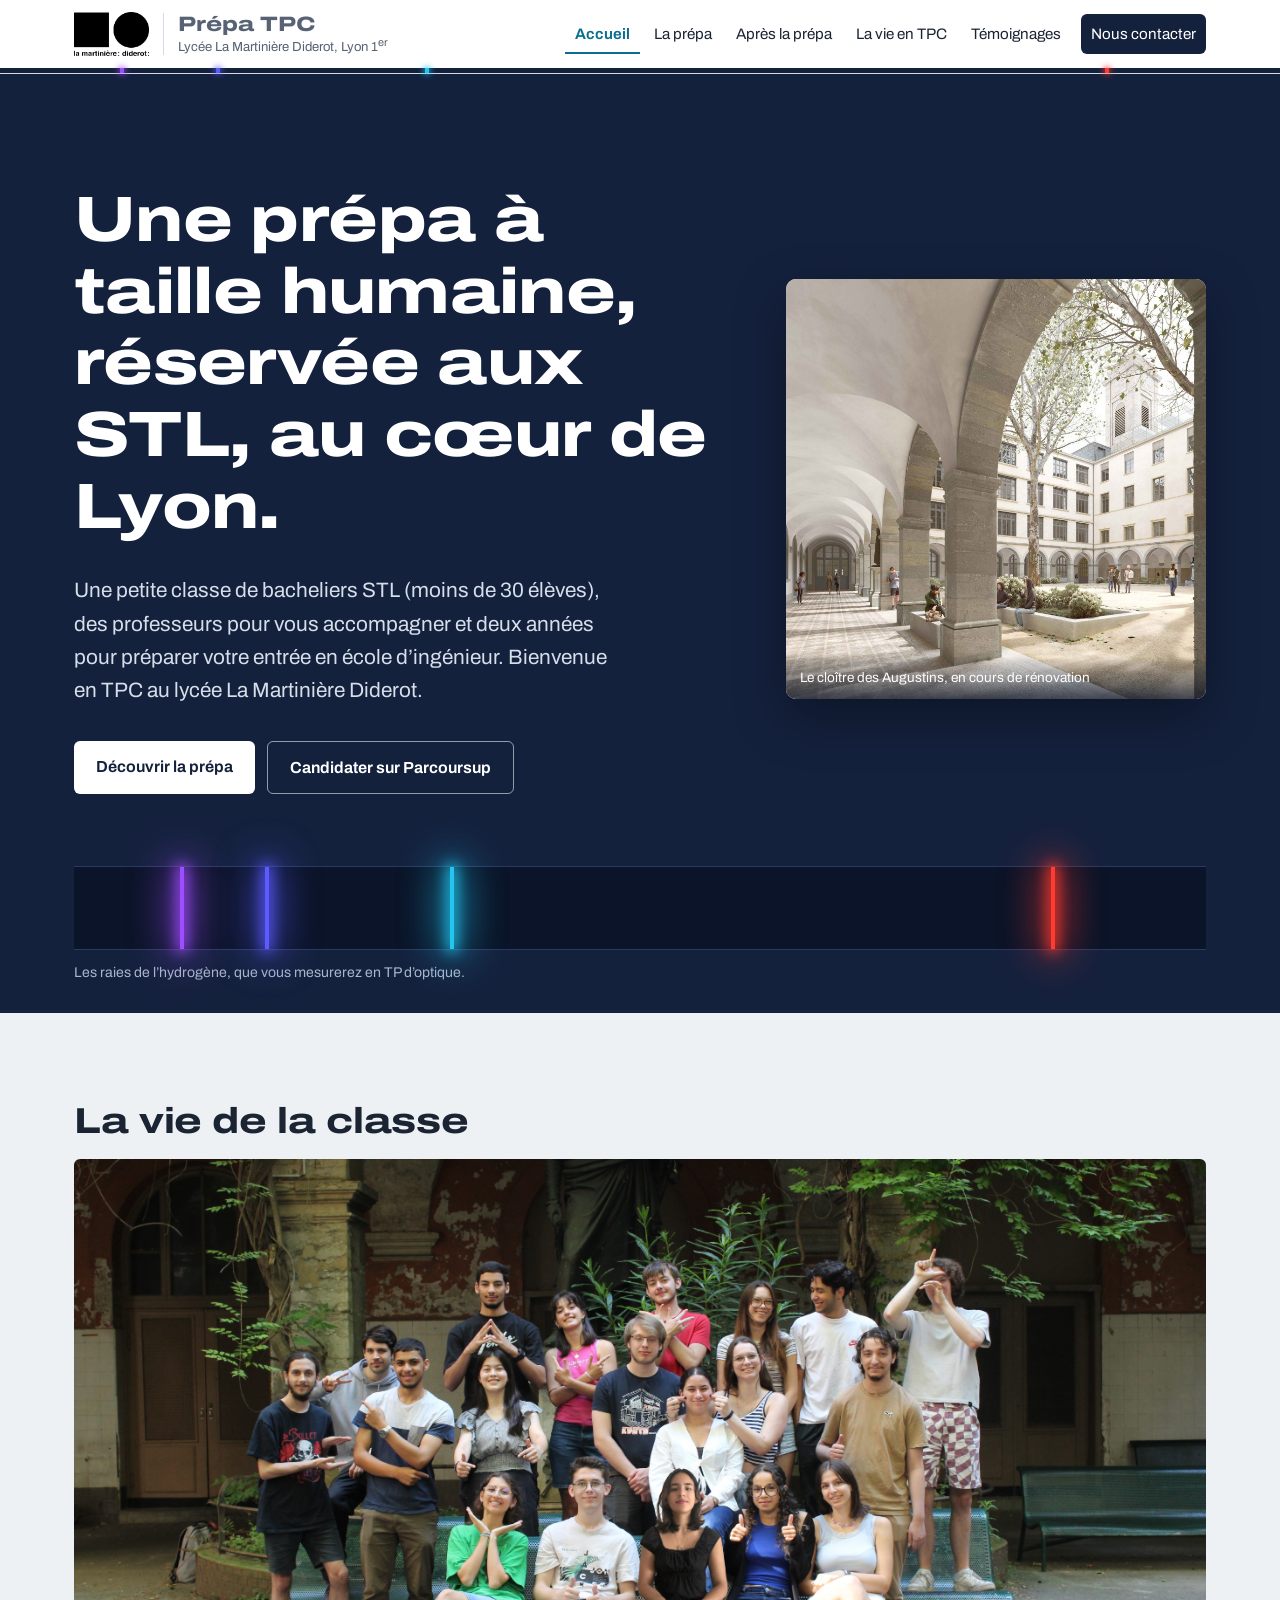
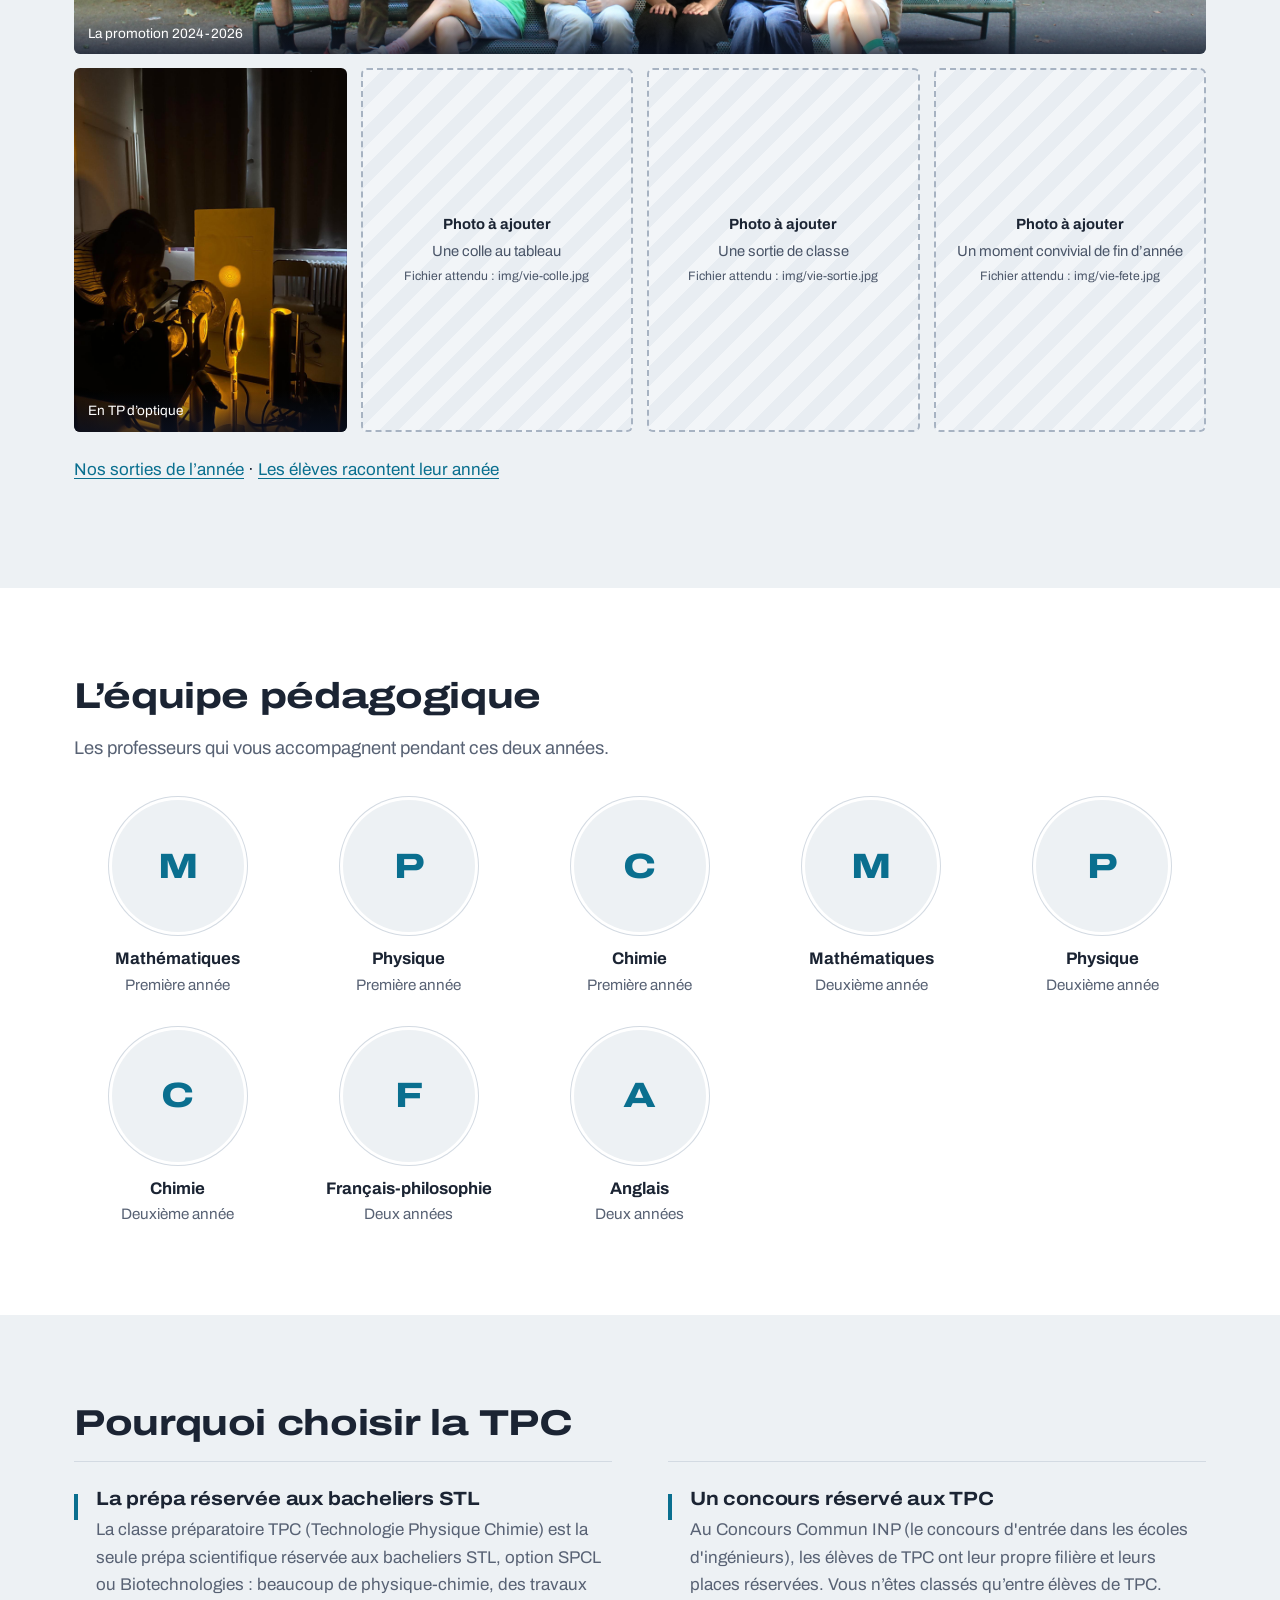
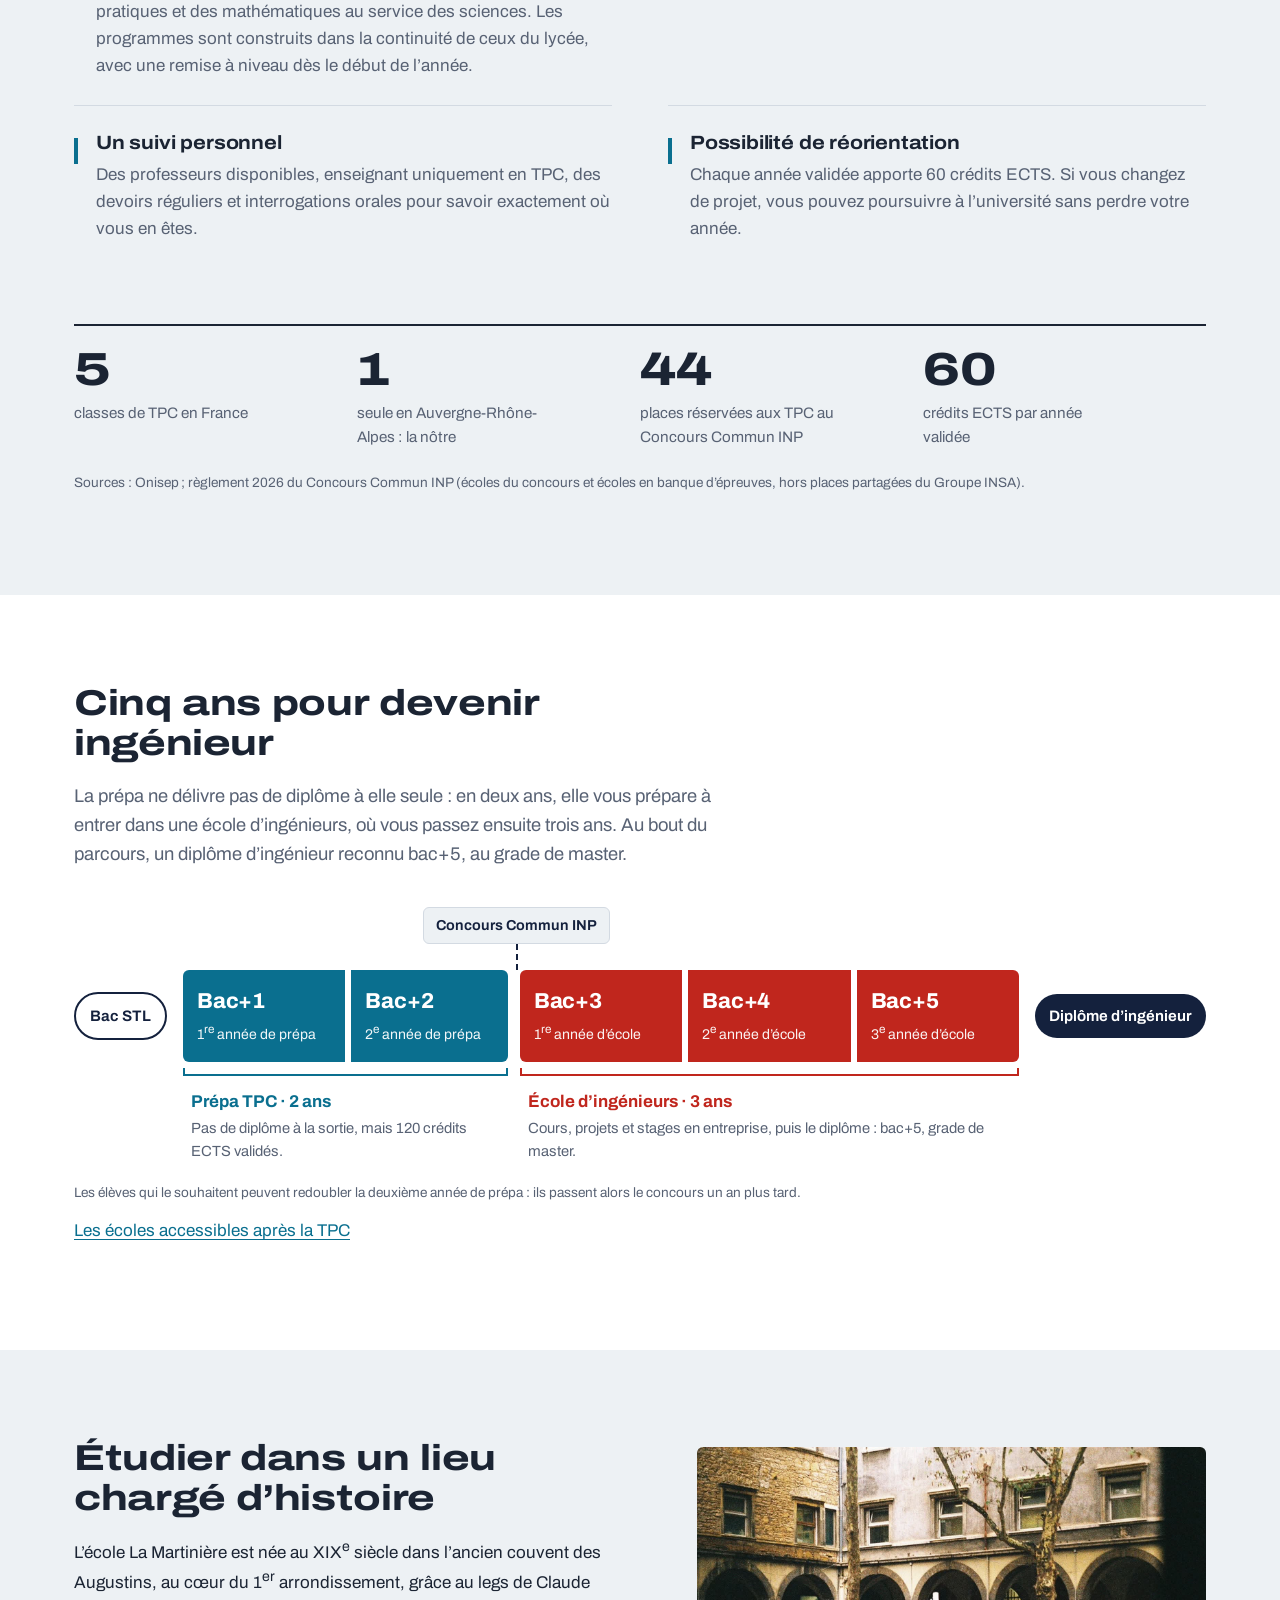
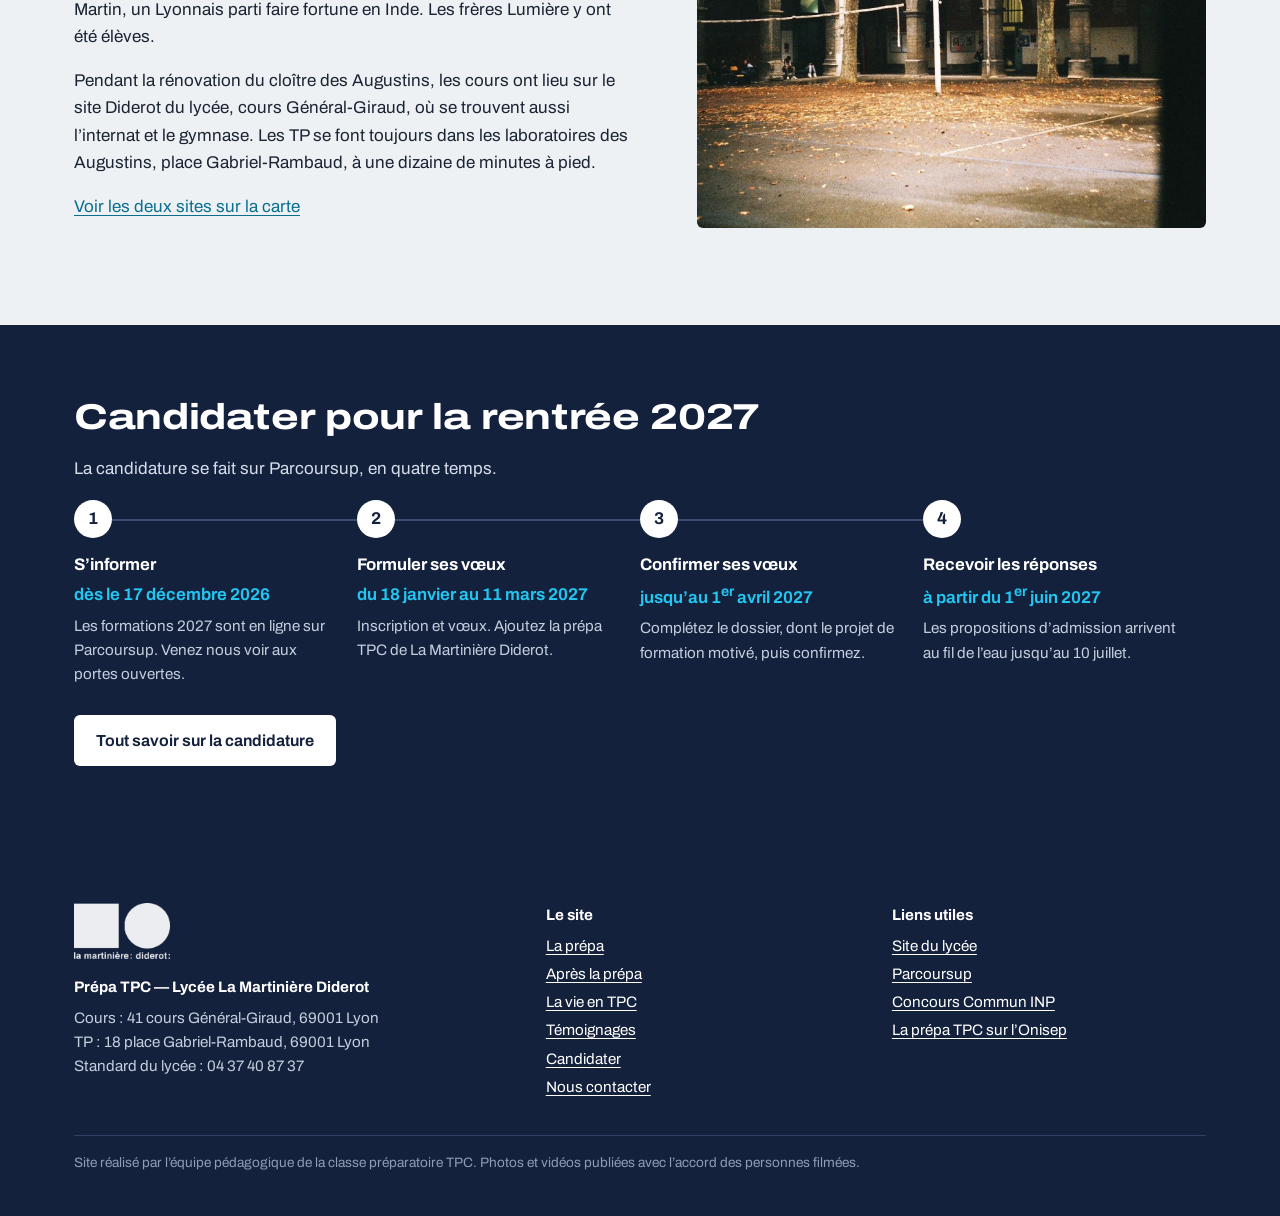
==== index.html @ 35f9ab2f "Update text for clarity and accuracy in index.html" ====
<!DOCTYPE html>
<html lang="fr">
<head>
<meta charset="UTF-8">
<meta name="viewport" content="width=device-width, initial-scale=1">
<title>Prépa TPC à Lyon — La Martinière Diderot</title>
<meta name="description" content="La classe préparatoire TPC (technologie, physique et chimie) du lycée La Martinière Diderot : une prépa scientifique à taille humaine pour les bacheliers STL, au cœur de Lyon.">
<link rel="icon" href="data:image/svg+xml,%3Csvg xmlns='http://www.w3.org/2000/svg' viewBox='0 0 32 32'%3E%3Crect width='32' height='32' rx='6' fill='%2314213D'/%3E%3Crect x='5' y='6' width='2.5' height='20' fill='%23A04DFF'/%3E%3Crect x='9' y='6' width='2.5' height='20' fill='%235B5BFF'/%3E%3Crect x='14' y='6' width='2.5' height='20' fill='%2322C6F0'/%3E%3Crect x='25' y='6' width='2.5' height='20' fill='%23FF3B30'/%3E%3C/svg%3E">
<link rel="preconnect" href="https://fonts.googleapis.com">
<link rel="preconnect" href="https://fonts.gstatic.com" crossorigin>
<link href="https://fonts.googleapis.com/css2?family=Archivo:wdth,wght@62..125,100..900&display=swap" rel="stylesheet">
<link rel="stylesheet" href="style.css">
</head>
<body class="p-accueil">
<a class="skip" href="#contenu">Aller au contenu</a>
<header class="site-header">
  <div class="wrap">
    <a class="marque" href="index.html"><img class="logo" src="img/logo-martiniere.png" alt="La Martinière Diderot" width="86" height="50"><span class="marque-texte"><b>Prépa TPC</b><span>Lycée La Martinière Diderot, Lyon 1<sup>er</sup></span></span></a>
    <button class="menu-btn" type="button" aria-expanded="false" aria-controls="nav">Menu</button>
    <nav class="nav" id="nav" aria-label="Pages du site">
    <a href="index.html" aria-current="page">Accueil</a>
    <a href="la-prepa.html">La prépa</a>
    <a href="apres-la-prepa.html">Après la prépa</a>
    <a href="la-vie-en-tpc.html">La vie en TPC</a>
    <a href="temoignages.html">Témoignages</a>
    <a href="contact.html" class="cta">Nous contacter</a>
    </nav>
  </div>
  <div class="lisere" aria-hidden="true"><i class="r-delta on"></i><i class="r-gamma on"></i><i class="r-beta on"></i><i class="r-alpha on"></i></div>
</header>
<main id="contenu">

<section class="hero">
  <div class="wrap hero-grille">
    <div>
      <h1>Une prépa à taille humaine, réservée aux STL, au cœur de Lyon.</h1>
      <p class="chapo">Une petite classe de bacheliers STL (moins de 30 élèves), des professeurs pour vous accompagner et deux années pour préparer votre entrée en école d’ingénieur. Bienvenue en TPC au lycée La Martinière Diderot.</p>
      <div class="boutons">
        <a class="btn btn-plein" href="la-prepa.html">Découvrir la prépa</a>
        <a class="btn btn-creux" href="candidater.html">Candidater sur Parcoursup</a>
      </div>
    </div>
    <figure class="photo groupe" data-src="img/accueil-augustins.jpg" data-alt="Le cloître du site des Augustins"><figcaption>Le cloître des Augustins, en cours de rénovation</figcaption></figure>
  </div>
  <figure class="spectre fin wrap" aria-label="Spectre de raies de l’hydrogène">
    <div class="bande"><i class="r-delta"></i><i class="r-gamma"></i><i class="r-beta"></i><i class="r-alpha"></i></div>
    <figcaption>Les raies de l’hydrogène, que vous mesurerez en TP d’optique.</figcaption>
  </figure>
</section>

<section class="section teinte">
  <div class="wrap">
    <h2>La vie de la classe</h2>
    <figure class="photo large promo" data-src="img/groupe.jpg" data-alt="La promo de TPC réunie"><figcaption>La promotion 2024-2026</figcaption></figure>
    <div class="vie">
      <figure class="photo" data-src="img/vie-tp.jpg" data-alt="En TP d’optique"><figcaption>En TP d’optique</figcaption></figure>
      <figure class="photo" data-src="img/vie-colle.jpg" data-alt="Une colle au tableau"><figcaption>Une colle au tableau</figcaption></figure>
      <figure class="photo" data-src="img/vie-sortie.jpg" data-alt="Une sortie de classe"><figcaption>Sortie de classe</figcaption></figure>
      <figure class="photo" data-src="img/vie-fete.jpg" data-alt="Un moment convivial de fin d’année"><figcaption>Fin d’année tous ensemble</figcaption></figure>
    </div>
    <p style="margin-top:24px"><a href="la-vie-en-tpc.html">Nos sorties de l’année</a> · <a href="temoignages.html">Les élèves racontent leur année</a></p>
  </div>
</section>

<section class="section">
  <div class="wrap">
    <h2>L’équipe pédagogique</h2>
    <p class="intro">Les professeurs qui vous accompagnent pendant ces deux années.</p>
    <div class="equipe" id="equipe"></div>
  </div>
</section>

<section class="section teinte">
  <div class="wrap">
    <h2>Pourquoi choisir la TPC</h2>
    <ul class="raisons">
      <li><h3>La prépa réservée aux bacheliers STL</h3><p>La classe préparatoire TPC (Technologie Physique Chimie) est la seule prépa scientifique réservée aux bacheliers STL, option SPCL ou Biotechnologies : beaucoup de physique-chimie, des travaux pratiques et des mathématiques au service des sciences. Les programmes sont construits dans la continuité de ceux du lycée, avec une remise à niveau dès le début de l’année.</p></li>
      <li><h3>Un concours réservé aux TPC</h3><p>Au Concours Commun INP (le concours d'entrée dans les écoles d'ingénieurs), les élèves de TPC ont leur propre filière et leurs places réservées. Vous n’êtes classés qu’entre élèves de TPC.</p></li>
      <li><h3>Un suivi personnel</h3><p>Des professeurs disponibles, enseignant uniquement en TPC, des devoirs réguliers et interrogations orales pour savoir exactement où vous en êtes.</p></li>
      <li><h3>Possibilité de réorientation</h3><p>Chaque année validée apporte 60 crédits ECTS. Si vous changez de projet, vous pouvez poursuivre à l’université sans perdre votre année.</p></li>
    </ul>
    <div class="reperes" style="margin-top:56px">
      <div><b>5</b><span>classes de TPC en France</span></div>
      <div><b>1</b><span>seule en Auvergne-Rhône-Alpes : la nôtre</span></div>
      <div><b>44</b><span>places réservées aux TPC au Concours Commun INP</span></div>
      <div><b>60</b><span>crédits ECTS par année validée</span></div>
    </div>
    <p class="note-source">Sources : Onisep ; règlement 2026 du Concours Commun INP (écoles du concours et écoles en banque d’épreuves, hors places partagées du Groupe INSA).</p>
  </div>
</section>

<section class="section" id="parcours">
  <div class="wrap">
    <h2>Cinq ans pour devenir ingénieur</h2>
    <p class="intro">La prépa ne délivre pas de diplôme à elle seule : en deux ans, elle vous prépare à entrer dans une école d’ingénieurs, où vous passez ensuite trois ans. Au bout du parcours, un diplôme d’ingénieur reconnu bac+5, au grade de master.</p>
    <div class="parcours" aria-label="Le parcours du bac au diplôme d’ingénieur">
      <div class="pc-bac"><span>Bac STL</span></div>
      <div class="pc-an prepa a1"><b>Bac+1</b><span>1<sup>re</sup> année de prépa</span></div>
      <div class="pc-an prepa a2"><b>Bac+2</b><span>2<sup>e</sup> année de prépa</span></div>
      <div class="pc-concours"><span>Concours Commun INP</span></div>
      <div class="pc-an ecole a3"><b>Bac+3</b><span>1<sup>re</sup> année d’école</span></div>
      <div class="pc-an ecole a4"><b>Bac+4</b><span>2<sup>e</sup> année d’école</span></div>
      <div class="pc-an ecole a5"><b>Bac+5</b><span>3<sup>e</sup> année d’école</span></div>
      <div class="pc-diplome"><span>Diplôme d’ingénieur</span></div>
      <div class="pc-accolade prepa"><b>Prépa TPC · 2 ans</b><span>Pas de diplôme à la sortie, mais 120 crédits ECTS validés.</span></div>
      <div class="pc-accolade ecole"><b>École d’ingénieurs · 3 ans</b><span>Cours, projets et stages en entreprise, puis le diplôme : bac+5, grade de master.</span></div>
    </div>
    <p class="note-source">Les élèves qui le souhaitent peuvent redoubler la deuxième année de prépa : ils passent alors le concours un an plus tard.</p>
    <p><a href="apres-la-prepa.html">Les écoles accessibles après la TPC</a></p>
  </div>
</section>

<section class="section teinte">
  <div class="wrap duo">
    <div>
      <h2>Étudier dans un lieu chargé d’histoire</h2>
      <p>L’école La Martinière est née au XIX<sup>e</sup> siècle dans l’ancien couvent des Augustins, au cœur du 1<sup>er</sup> arrondissement, grâce au legs de Claude Martin, un Lyonnais parti faire fortune en Inde. Les frères Lumière y ont été élèves.</p>
      <p>Pendant la rénovation du cloître des Augustins, les cours ont lieu sur le site Diderot du lycée, cours Général-Giraud, où se trouvent aussi l’internat et le gymnase. Les TP se font toujours dans les laboratoires des Augustins, place Gabriel-Rambaud, à une dizaine de minutes à pied.</p>
      <p><a href="la-vie-en-tpc.html#sites">Voir les deux sites sur la carte</a></p>
    </div>
    <figure class="photo" data-src="img/augustins-facade.jpg" data-alt="La façade du site des Augustins"></figure>
  </div>
</section>

<section class="appel">
  <div class="wrap">
    <h2>Candidater pour la rentrée 2027</h2>
    <p>La candidature se fait sur Parcoursup, en quatre temps.</p>
    <ol class="etapes">
        <li><b>S’informer</b><span class="date">dès le 17 décembre 2026</span><p>Les formations 2027 sont en ligne sur Parcoursup. Venez nous voir aux portes ouvertes.</p></li>
        <li><b>Formuler ses vœux</b><span class="date">du 18 janvier au 11 mars 2027</span><p>Inscription et vœux. Ajoutez la prépa TPC de La Martinière Diderot.</p></li>
        <li><b>Confirmer ses vœux</b><span class="date">jusqu’au 1<sup>er</sup> avril 2027</span><p>Complétez le dossier, dont le projet de formation motivé, puis confirmez.</p></li>
        <li><b>Recevoir les réponses</b><span class="date">à partir du 1<sup>er</sup> juin 2027</span><p>Les propositions d’admission arrivent au fil de l’eau jusqu’au 10 juillet.</p></li>
      </ol>
    <p style="margin-top:28px"><a class="btn btn-plein" href="candidater.html">Tout savoir sur la candidature</a></p>
  </div>
</section>

<script>
/* ===== L'équipe =====
   photo : par exemple 'img/equipe-physique.jpg' (carrée de préférence). Sans photo, les initiales s'affichent.
   mot : une phrase personnelle, facultative. Supprimer ou ajouter des lignes librement. */
var EQUIPE = [
  { nom: 'Mathématiques', matiere: 'Première année', photo: 'img/equipe-maths-1.jpg', mot: '' },
  { nom: 'Physique', matiere: 'Première année', photo: 'img/equipe-physique-1.jpg', mot: '' },
  { nom: 'Chimie', matiere: 'Première année', photo: 'img/equipe-chimie-1.jpg', mot: '' },
  { nom: 'Mathématiques', matiere: 'Deuxième année', photo: 'img/equipe-maths-2.jpg', mot: '' },
  { nom: 'Physique', matiere: 'Deuxième année', photo: 'img/equipe-physique-2.jpg', mot: '' },
  { nom: 'Chimie', matiere: 'Deuxième année', photo: 'img/equipe-chimie-2.jpg', mot: '' },
  { nom: 'Français-philosophie', matiere: 'Deux années', photo: 'img/equipe-lettres.jpg', mot: '' },
  { nom: 'Anglais', matiere: 'Deux années', photo: 'img/equipe-anglais.jpg', mot: '' }
];
</script>
</main>

<footer class="site-footer">
  <div class="wrap">
    <div class="cols">
      <div>
        <img class="logo-pied" src="img/logo-martiniere-blanc.png" alt="La Martinière Diderot" width="120" height="70">
        <b>Prépa TPC — Lycée La Martinière Diderot</b>
        Cours : 41 cours Général-Giraud, 69001 Lyon<br>
        TP : 18 place Gabriel-Rambaud, 69001 Lyon<br>
        Standard du lycée : 04 37 40 87 37
      </div>
      <div>
        <b>Le site</b>
        <ul>
          <li><a href="la-prepa.html">La prépa</a></li>
          <li><a href="apres-la-prepa.html">Après la prépa</a></li>
          <li><a href="la-vie-en-tpc.html">La vie en TPC</a></li>
          <li><a href="temoignages.html">Témoignages</a></li>
          <li><a href="candidater.html">Candidater</a></li>
          <li><a href="contact.html">Nous contacter</a></li>
        </ul>
      </div>
      <div>
        <b>Liens utiles</b>
        <ul>
          <li><a href="https://www.lamartinierediderot.fr" target="_blank" rel="noopener">Site du lycée</a></li>
          <li><a href="https://www.parcoursup.gouv.fr" target="_blank" rel="noopener">Parcoursup</a></li>
          <li><a href="https://www.concours-commun-inp.fr" target="_blank" rel="noopener">Concours Commun INP</a></li>
          <li><a href="https://www.onisep.fr/formation/apres-le-bac-les-etudes-superieures/les-principales-filieres-d-etudes-superieures/les-classes-preparatoires-aux-grandes-ecoles-cpge/les-prepas-scientifiques/la-prepa-tpc-technologie-physique-et-chimie" target="_blank" rel="noopener">La prépa TPC sur l’Onisep</a></li>
        </ul>
      </div>
    </div>
    <p class="bas">Site réalisé par l’équipe pédagogique de la classe préparatoire TPC. Photos et vidéos publiées avec l’accord des personnes filmées.</p>
  </div>
</footer>
<script src="site.js"></script>
</body>
</html>
---- style.css ----
/* =========================================================
   Prépa TPC — Lycée La Martinière Diderot, site des Augustins
   Principe graphique : le spectre de l'hydrogène (série de Balmer).
   Chaque page reprend une des quatre raies comme couleur d'accent.
   ========================================================= */

:root {
  /* Encre et fonds */
  --nuit: #14213D;          /* bleu nuit, la Saône le soir */
  --nuit-2: #1D2E52;
  --encre: #1B2433;         /* texte courant */
  --gris: #586274;          /* texte secondaire */
  --fond: #FFFFFF;
  --fond-2: #EDF1F4;        /* bandeaux clairs */
  --trait: #D3DAE2;

  /* Raies de Balmer (couleurs « lumineuses », utilisées sur fond sombre) */
  --h-alpha: #FF3B30;       /* 656 nm */
  --h-beta: #22C6F0;        /* 486 nm */
  --h-gamma: #5B5BFF;       /* 434 nm */
  --h-delta: #A04DFF;       /* 410 nm */

  /* Leur version foncée, lisible sur fond blanc */
  --alpha-ink: #C0261D;
  --beta-ink: #0A6F8F;
  --gamma-ink: #3A3AD0;
  --delta-ink: #7A2FCF;

  --accent: var(--beta-ink);     /* redéfini par page */
  --accent-lum: var(--h-beta);

  --mesure: 68ch;
  --large: 1180px;
  --r: 6px;
}

body.p-prepa { --accent: var(--beta-ink); --accent-lum: var(--h-beta); }
body.p-apres { --accent: var(--alpha-ink); --accent-lum: var(--h-alpha); }
body.p-lyon { --accent: var(--gamma-ink); --accent-lum: var(--h-gamma); }
body.p-temoins { --accent: var(--delta-ink); --accent-lum: var(--h-delta); }
body.p-candidater { --accent: var(--alpha-ink); --accent-lum: var(--h-alpha); }

*, *::before, *::after { box-sizing: border-box; }
html { -webkit-text-size-adjust: 100%; scroll-behavior: smooth; }
@media (prefers-reduced-motion: reduce) { html { scroll-behavior: auto; } }

body {
  margin: 0;
  background: var(--fond);
  color: var(--encre);
  font-family: 'Archivo', system-ui, sans-serif;
  font-variation-settings: 'wdth' 100;
  font-size: 1.0625rem;
  line-height: 1.6;
}
img { max-width: 100%; display: block; }
a { color: var(--accent); text-underline-offset: 0.18em; }
a:hover { text-decoration-thickness: 2px; }
:focus-visible { outline: 3px solid var(--accent); outline-offset: 3px; border-radius: 2px; }

/* Titres : Archivo élargi, c'est la signature typographique */
h1, h2, h3 { font-stretch: 125%; font-variation-settings: 'wdth' 125; line-height: 1.12; margin: 0 0 0.5em; letter-spacing: -0.01em; }
h1 { font-size: clamp(2.1rem, 5.4vw, 4rem); font-weight: 800; }
h2 { font-size: clamp(1.55rem, 3vw, 2.25rem); font-weight: 750; }
h3 { font-size: 1.2rem; font-weight: 700; font-stretch: 112%; font-variation-settings: 'wdth' 112; }
p { margin: 0 0 1em; }

.wrap { max-width: var(--large); margin: 0 auto; padding: 0 24px; }
.mesure { max-width: var(--mesure); }
.skip { position: absolute; left: -999px; top: 8px; background: var(--nuit); color: #fff; padding: 8px 12px; z-index: 50; }
.skip:focus { left: 8px; }

/* ---------------- En-tête ---------------- */
.site-header { position: sticky; top: 0; z-index: 20; background: var(--fond); border-bottom: 1px solid var(--trait); }
.site-header .wrap { display: flex; align-items: center; justify-content: space-between; gap: 16px; min-height: 68px; }
.marque { display: flex; flex-direction: column; text-decoration: none; color: var(--encre); line-height: 1.1; }
.marque b { font-size: 1.3rem; font-weight: 800; font-stretch: 125%; font-variation-settings: 'wdth' 125; }
.marque span { font-size: 0.82rem; color: var(--gris); }

.nav { display: flex; align-items: center; gap: 4px; }
.nav a { color: var(--encre); text-decoration: none; padding: 8px 10px; border-radius: var(--r); font-size: 0.95rem; }
.nav a:hover { background: var(--fond-2); }
.nav a[aria-current="page"] { color: var(--accent); font-weight: 650; box-shadow: inset 0 -2px 0 var(--accent); border-radius: 0; }
.nav a.cta { background: var(--nuit); color: #fff; margin-left: 6px; border-radius: var(--r); box-shadow: none; }
.nav a.cta:hover { background: var(--nuit-2); }
.nav a.cta[aria-current="page"] { color: #fff; }
.menu-btn { display: none; background: none; border: 1px solid var(--trait); border-radius: var(--r); padding: 8px 12px; font: inherit; color: var(--encre); cursor: pointer; }

/* Le liseré spectral sous l'en-tête : la raie de la page courante s'allume */
.lisere { position: relative; height: 5px; background: var(--nuit); }
.lisere i { position: absolute; top: 0; bottom: 0; width: 3px; opacity: 0.45; }
.lisere i.on { opacity: 1; width: 4px; box-shadow: 0 0 6px 1px currentColor; }

@media (max-width: 900px) {
  .menu-btn { display: inline-block; }
  .nav { display: none; position: absolute; top: 100%; left: 0; right: 0; flex-direction: column; align-items: stretch;
         background: var(--fond); border-bottom: 1px solid var(--trait); padding: 8px 16px 16px; }
  .nav.open { display: flex; }
  .nav a { padding: 12px 8px; }
  .nav a[aria-current="page"] { box-shadow: inset 3px 0 0 var(--accent); padding-left: 14px; }
  .nav a.cta { margin: 8px 0 0; text-align: center; }
}

/* Positions des raies : λ de 380 à 700 nm sur la largeur */
.r-delta { left: 9.4%; color: var(--h-delta); background: var(--h-delta); }   /* 410,2 nm */
.r-gamma { left: 16.9%; color: var(--h-gamma); background: var(--h-gamma); }  /* 434,0 nm */
.r-beta  { left: 33.2%; color: var(--h-beta); background: var(--h-beta); }    /* 486,1 nm */
.r-alpha { left: 86.3%; color: var(--h-alpha); background: var(--h-alpha); }  /* 656,3 nm */

/* ---------------- Héros d'accueil ---------------- */
.hero { background: var(--nuit); color: #fff; padding: clamp(48px, 9vw, 110px) 0 0; overflow: hidden; }
.hero h1 { max-width: 15ch; }
.hero .chapo { font-size: clamp(1.1rem, 2vw, 1.3rem); max-width: 46ch; color: #D6DEEA; margin-bottom: 1.6em; }
.boutons { display: flex; flex-wrap: wrap; gap: 12px; }
.btn { display: inline-block; padding: 13px 22px; border-radius: var(--r); text-decoration: none; font-weight: 650; font-size: 1rem; }
.btn-plein { background: #fff; color: var(--nuit); }
.btn-plein:hover { background: #E6ECF3; }
.btn-creux { border: 1.5px solid rgba(255,255,255,0.55); color: #fff; }
.btn-creux:hover { border-color: #fff; }
.btn-nuit { background: var(--nuit); color: #fff; }
.btn-nuit:hover { background: var(--nuit-2); }

.spectre { margin-top: clamp(48px, 7vw, 84px); }
.spectre .bande { position: relative; height: 92px; background: #0B1428; border-top: 1px solid #2A3A60; border-bottom: 1px solid #2A3A60; }
.spectre .bande i { position: absolute; top: 0; bottom: 0; width: 4px; box-shadow: 0 0 14px 3px currentColor, 0 0 40px 6px currentColor; }
.spectre .axe { position: relative; height: 34px; font-size: 0.78rem; color: #8A99B4; }
.spectre .axe span { position: absolute; top: 6px; transform: translateX(-50%); white-space: nowrap; }
.spectre .axe span::before { content: ''; position: absolute; left: 50%; top: -6px; height: 5px; border-left: 1px solid #5B6B8A; }
.spectre figcaption { font-size: 0.88rem; color: #A9B6CC; padding: 4px 0 28px; }
@media (prefers-reduced-motion: no-preference) {
  .spectre .bande i { opacity: 0; animation: allume 0.9s ease-out forwards; }
  .spectre .bande .r-alpha { animation-delay: 0.3s; }
  .spectre .bande .r-beta { animation-delay: 0.75s; }
  .spectre .bande .r-gamma { animation-delay: 1.2s; }
  .spectre .bande .r-delta { animation-delay: 1.65s; }
  @keyframes allume { 0% { opacity: 0; } 35% { opacity: 1; filter: brightness(1.6); } 100% { opacity: 1; filter: none; } }
}

/* ---------------- En-tête de page intérieure ---------------- */
.page-tete { background: var(--nuit); color: #fff; padding: clamp(40px, 6vw, 72px) 0 clamp(32px, 5vw, 56px); position: relative; }
.page-tete::after { content: ''; position: absolute; left: 0; right: 0; bottom: 0; height: 4px; background: var(--accent-lum); box-shadow: 0 0 18px 2px var(--accent-lum); }
.page-tete h1 { font-size: clamp(2rem, 4.6vw, 3.3rem); max-width: 18ch; }
.page-tete p { color: #D6DEEA; font-size: clamp(1.05rem, 1.8vw, 1.22rem); max-width: 52ch; margin: 0; }

/* ---------------- Sections ---------------- */
.section { padding: clamp(48px, 7vw, 88px) 0; }
.section.teinte { background: var(--fond-2); }
.section > .wrap > h2 { max-width: 24ch; }
.intro { font-size: 1.15rem; color: var(--gris); max-width: 60ch; margin-bottom: 2em; }

/* Raisons : liste éditoriale, pas de cartes */
.raisons { list-style: none; margin: 0; padding: 0; display: grid; grid-template-columns: repeat(2, minmax(0, 1fr)); gap: 0 56px; }
.raisons li { padding: 26px 0 26px 22px; border-top: 1px solid var(--trait); position: relative; }
.raisons li::before { content: ''; position: absolute; left: 0; top: 32px; width: 4px; height: 26px; background: var(--accent); }
.raisons h3 { margin-bottom: 0.35em; }
.raisons p { margin: 0; color: var(--gris); }
@media (max-width: 760px) { .raisons { grid-template-columns: 1fr; } }

/* Chiffres repères */
.reperes { display: grid; grid-template-columns: repeat(4, minmax(0, 1fr)); border-top: 2px solid var(--encre); }
.reperes div { padding: 20px 20px 4px 0; }
.reperes b { display: block; font-size: clamp(2rem, 4vw, 2.9rem); font-weight: 800; font-stretch: 125%; font-variation-settings: 'wdth' 125; line-height: 1.05; color: var(--encre); }
.reperes span { display: block; color: var(--gris); font-size: 0.95rem; margin-top: 6px; max-width: 22ch; }
@media (max-width: 760px) { .reperes { grid-template-columns: repeat(2, minmax(0, 1fr)); } }
.note-source { font-size: 0.85rem; color: var(--gris); margin-top: 18px; }

/* Deux colonnes texte + image */
.duo { display: grid; grid-template-columns: minmax(0, 1.1fr) minmax(0, 1fr); gap: clamp(28px, 5vw, 64px); align-items: center; }
.duo.inverse > :first-child { order: 2; }
@media (max-width: 860px) { .duo { grid-template-columns: 1fr; } .duo.inverse > :first-child { order: 0; } }

/* Photos : un emplacement s'affiche tant que le fichier n'existe pas dans img/ */
.photo { margin: 0; position: relative; border-radius: var(--r); overflow: hidden; background: var(--fond-2); aspect-ratio: 4 / 3; }
.photo.large { aspect-ratio: 16 / 7; }
.photo.portrait { aspect-ratio: 3 / 4; }
.photo img { width: 100%; height: 100%; object-fit: cover; }
.photo.manque { border: 2px dashed #A7B3C2; display: flex; align-items: center; justify-content: center; text-align: center; padding: 20px;
  background: repeating-linear-gradient(135deg, #F2F5F8 0 14px, #E8EDF2 14px 28px); }
.photo.manque .etiquette { font-size: 0.92rem; color: #4A5568; max-width: 30ch; }
.photo.manque .etiquette b { display: block; color: var(--encre); margin-bottom: 4px; }
.photo figcaption { position: absolute; left: 0; right: 0; bottom: 0; padding: 10px 14px; font-size: 0.85rem; color: #fff;
  background: linear-gradient(transparent, rgba(10, 18, 36, 0.75)); }
.photo.manque figcaption { display: none; }
.photos-3 { display: grid; grid-template-columns: repeat(3, minmax(0, 1fr)); gap: 16px; }
@media (max-width: 760px) { .photos-3 { grid-template-columns: 1fr; } }

/* Citation */
.citation { margin: 0; padding: 8px 0 8px 28px; border-left: 4px solid var(--accent); max-width: 60ch; }
.citation p { font-size: clamp(1.25rem, 2.4vw, 1.6rem); line-height: 1.4; font-weight: 500; margin-bottom: 0.6em; }
.citation footer { color: var(--gris); font-size: 0.95rem; }

/* Étapes (vraie séquence : calendrier Parcoursup) */
.etapes { list-style: none; margin: 0; padding: 0; counter-reset: e; display: grid; grid-template-columns: repeat(4, minmax(0, 1fr)); gap: 0; }
.etapes li { counter-increment: e; padding: 0 20px 0 0; position: relative; }
.etapes li::before { content: counter(e); display: flex; align-items: center; justify-content: center; width: 38px; height: 38px; border-radius: 50%;
  background: var(--nuit); color: #fff; font-weight: 700; margin-bottom: 14px; position: relative; z-index: 1; }
.etapes li::after { content: ''; position: absolute; top: 19px; left: 38px; right: 0; border-top: 2px solid var(--trait); }
.etapes li:last-child::after { display: none; }
.etapes b { display: block; font-size: 1.05rem; }
.etapes .date { display: block; color: var(--accent); font-weight: 650; margin: 2px 0 6px; }
.etapes p { color: var(--gris); font-size: 0.95rem; margin: 0; }
@media (max-width: 860px) {
  .etapes { grid-template-columns: 1fr; gap: 22px; }
  .etapes li { padding: 0 0 0 56px; }
  .etapes li::before { position: absolute; left: 0; top: 0; }
  .etapes li::after { top: 38px; left: 19px; right: auto; bottom: -22px; border-top: 0; border-left: 2px solid var(--trait); }
}

/* Bandeau d'appel */
.appel { background: var(--nuit); color: #fff; padding: clamp(40px, 6vw, 72px) 0; }
.appel h2 { color: #fff; }
.appel p { color: #D6DEEA; max-width: 56ch; }
.appel .etapes li::before { background: #fff; color: var(--nuit); }
.appel .etapes li::after { border-color: #3A4B70; }
.appel .etapes .date { color: var(--accent-lum); }
.appel .etapes p { color: #C4CEDD; }

/* Lexique de la semaine en prépa */
.lexique { display: grid; grid-template-columns: repeat(auto-fit, minmax(260px, 1fr)); gap: 0 40px; margin: 0; }
.lexique div { border-top: 1px solid var(--trait); padding: 18px 0; }
.lexique dt { font-weight: 750; font-size: 1.15rem; font-stretch: 112%; font-variation-settings: 'wdth' 112; }
.lexique dd { margin: 4px 0 0; color: var(--gris); }

/* Matières */
.matieres { width: 100%; border-collapse: collapse; }
.matieres th, .matieres td { text-align: left; padding: 14px 16px 14px 0; border-top: 1px solid var(--trait); vertical-align: top; }
.matieres th { width: 30%; font-weight: 700; }
.matieres td { color: var(--gris); }
@media (max-width: 640px) { .matieres th, .matieres td { display: block; width: auto; padding: 4px 0; } .matieres th { padding-top: 16px; } .matieres td { border-top: 0; } }

/* FAQ */
.faq { max-width: 74ch; }
.faq details { border-top: 1px solid var(--trait); }
.faq details:last-child { border-bottom: 1px solid var(--trait); }
.faq summary { cursor: pointer; padding: 18px 36px 18px 0; font-weight: 650; font-size: 1.08rem; list-style: none; position: relative; }
.faq summary::-webkit-details-marker { display: none; }
.faq summary::after { content: '+'; position: absolute; right: 6px; top: 14px; font-size: 1.5rem; font-weight: 400; color: var(--accent); }
.faq details[open] summary::after { content: '–'; }
.faq details > div { padding: 0 0 18px; color: var(--gris); }

/* Écoles */
.filtres { display: flex; flex-wrap: wrap; gap: 8px; margin: 0 0 20px; }
.filtres button { font: inherit; font-size: 0.92rem; padding: 7px 14px; border-radius: 999px; border: 1px solid var(--trait); background: #fff; color: var(--encre); cursor: pointer; }
.filtres button[aria-pressed="true"] { background: var(--nuit); border-color: var(--nuit); color: #fff; }
.ecoles { width: 100%; border-collapse: collapse; font-size: 0.98rem; }
.ecoles th { text-align: left; font-weight: 650; color: var(--gris); font-size: 0.88rem; padding: 0 12px 8px 0; border-bottom: 2px solid var(--encre); }
.ecoles td { padding: 12px 12px 12px 0; border-bottom: 1px solid var(--trait); vertical-align: top; }
.ecoles td.num { text-align: right; font-weight: 750; font-size: 1.1rem; white-space: nowrap; }
.ecoles th.num { text-align: right; }
.ecoles .dom { color: var(--gris); font-size: 0.9rem; }
.ecoles .rq { display: block; color: var(--gris); font-size: 0.86rem; }
@media (max-width: 640px) { .ecoles .col-ville { display: none; } }
.table-scroll { overflow-x: auto; }

.metiers { columns: 2 280px; column-gap: 40px; padding-left: 1.1em; margin: 0; }
.metiers li { margin-bottom: 8px; break-inside: avoid; }

/* Témoignages */
.videos { display: grid; grid-template-columns: repeat(auto-fit, minmax(300px, 1fr)); gap: 28px; }
.video { margin: 0; }
.video .ecran { position: relative; aspect-ratio: 16 / 9; border-radius: var(--r); overflow: hidden; background: var(--nuit); }
.video .ecran button { all: unset; cursor: pointer; position: absolute; inset: 0; display: flex; align-items: center; justify-content: center; }
.video .ecran button:focus-visible { outline: 3px solid var(--accent-lum); outline-offset: -3px; }
.video .ecran img { position: absolute; inset: 0; width: 100%; height: 100%; object-fit: cover; }
.video .lecture { position: relative; width: 68px; height: 68px; border-radius: 50%; background: rgba(255,255,255,0.92); display: flex; align-items: center; justify-content: center; }
.video .lecture::before { content: ''; margin-left: 6px; border-left: 20px solid var(--nuit); border-top: 12px solid transparent; border-bottom: 12px solid transparent; }
.video iframe { position: absolute; inset: 0; width: 100%; height: 100%; border: 0; }
.video .ecran.manque { border: 2px dashed #A7B3C2; background: repeating-linear-gradient(135deg, #F2F5F8 0 14px, #E8EDF2 14px 28px);
  display: flex; align-items: center; justify-content: center; text-align: center; color: #4A5568; padding: 16px; font-size: 0.92rem; }
.video figcaption { padding-top: 12px; }
.video figcaption b { display: block; font-size: 1.05rem; }
.video figcaption span { color: var(--gris); font-size: 0.95rem; }

.paroles { display: grid; grid-template-columns: repeat(auto-fit, minmax(320px, 1fr)); gap: 44px 56px; }
.parole { margin: 0; }
.parole blockquote { margin: 0 0 14px; font-size: 1.12rem; line-height: 1.55; }
.parole blockquote::before { content: '«\00a0'; color: var(--accent); font-weight: 800; }
.parole blockquote::after { content: '\00a0»'; color: var(--accent); font-weight: 800; }
.parole figcaption { display: flex; align-items: center; gap: 12px; }
.parole .avatar { width: 48px; height: 48px; border-radius: 50%; object-fit: cover; background: var(--fond-2); flex: none; }
.parole figcaption b { display: block; }
.parole figcaption span { color: var(--gris); font-size: 0.92rem; }
.a-completer { background: #FFF6D6; outline: 1px dashed #C9A227; padding: 0 4px; border-radius: 3px; }

/* Infos pratiques */
.infos { display: grid; grid-template-columns: repeat(auto-fit, minmax(250px, 1fr)); gap: 0 40px; }
.infos div { border-top: 2px solid var(--encre); padding: 16px 0 24px; }
.infos h3 { margin-bottom: 0.4em; }
.infos p { color: var(--gris); margin: 0 0 0.5em; }

/* ---------------- Pied de page ---------------- */
.site-footer { background: var(--nuit); color: #C4CEDD; padding: 48px 0 28px; font-size: 0.95rem; }
.site-footer a { color: #fff; }
.site-footer .cols { display: grid; grid-template-columns: 1.4fr 1fr 1fr; gap: 32px; }
.site-footer b { color: #fff; display: block; margin-bottom: 6px; }
.site-footer ul { list-style: none; margin: 0; padding: 0; }
.site-footer li { margin-bottom: 4px; }
.site-footer .bas { margin-top: 32px; padding-top: 16px; border-top: 1px solid #2E3F63; font-size: 0.85rem; color: #8F9CB3; }
@media (max-width: 760px) { .site-footer .cols { grid-template-columns: 1fr; } }

/* ---------------- Accueil chaleureux ---------------- */
.hero-grille { display: grid; grid-template-columns: minmax(0, 1.35fr) minmax(0, 0.9fr); gap: clamp(28px, 5vw, 64px); align-items: center; }
.hero-grille h1 { max-width: 13ch; }
.photo.groupe { aspect-ratio: 4 / 3; border-radius: 10px; box-shadow: 0 18px 50px rgba(0, 0, 0, 0.35); }
.photo.groupe.manque { border-color: #5B6B8A; }
@media (max-width: 860px) {
  .hero-grille { grid-template-columns: 1fr; }
  .hero-grille .photo.groupe { order: -1; }
}
.spectre.fin { margin-top: clamp(40px, 6vw, 72px); }
.spectre.fin .bande { height: 84px; }
.spectre.fin figcaption { padding-top: 12px; max-width: 80ch; }

.duo.haut { align-items: start; }
.humain { list-style: none; margin: 28px 0 0; padding: 0; display: grid; gap: 10px; }
.humain li { font-size: 1.08rem; padding-left: 18px; border-left: 3px solid var(--accent); }
.humain b { font-size: 1.35rem; font-weight: 800; margin-right: 4px; }

.vie { display: grid; grid-template-columns: repeat(4, minmax(0, 1fr)); gap: 14px; }
.vie .photo { aspect-ratio: 3 / 4; }
@media (max-width: 860px) { .vie { grid-template-columns: repeat(2, minmax(0, 1fr)); } }

.equipe { display: grid; grid-template-columns: repeat(auto-fill, minmax(170px, 1fr)); gap: 32px 24px; }
.membre { margin: 0; text-align: center; }
.membre .visage { width: 132px; height: 132px; border-radius: 50%; margin: 0 auto 14px; overflow: hidden; background: var(--fond-2);
  display: flex; align-items: center; justify-content: center; font-size: 2.2rem; font-weight: 800; color: var(--accent);
  font-stretch: 125%; font-variation-settings: 'wdth' 125; box-shadow: 0 0 0 3px #fff, 0 0 0 4px var(--trait); }
.membre .visage img { width: 100%; height: 100%; object-fit: cover; }
.membre b { display: block; font-size: 1.05rem; }
.membre span { display: block; color: var(--gris); font-size: 0.95rem; }
.membre q { display: block; margin-top: 8px; font-size: 0.95rem; color: var(--encre); }

/* ---------------- Logo du lycée ---------------- */
.marque { flex-direction: row; align-items: center; gap: 14px; }
.marque .logo { height: 44px; width: auto; }
.marque-texte { display: flex; flex-direction: column; padding-left: 14px; border-left: 1px solid var(--trait); }
.logo-pied { height: 56px; width: auto; margin-bottom: 16px; opacity: 0.92; }
@media (max-width: 480px) { .marque .logo { height: 34px; } .marque-texte span { display: none; } }
.photo.groupe { aspect-ratio: 1 / 1; max-width: 420px; justify-self: end; width: 100%; }
.photo.promo { margin-bottom: 14px; }
@media (max-width: 860px) { .photo.groupe { aspect-ratio: 4 / 3; max-width: none; justify-self: stretch; } }

/* ---------------- Page Nous contacter (sans couleur de raie) ---------------- */
body.p-contact { --accent: var(--nuit); --accent-lum: transparent; }
body.p-contact .page-tete::after { display: none; }
.contact-grille { display: grid; grid-template-columns: minmax(0, 1.7fr) minmax(0, 1fr); gap: clamp(32px, 6vw, 80px); align-items: start; }
@media (max-width: 860px) { .contact-grille { grid-template-columns: 1fr; } }
.formulaire { display: grid; gap: 20px; max-width: 680px; }
.champs-2 { display: grid; grid-template-columns: 1fr 1fr; gap: 20px; }
@media (max-width: 640px) { .champs-2 { grid-template-columns: 1fr; } }
.champ { display: grid; gap: 6px; }
.champ > span { font-weight: 650; font-size: 0.95rem; }
.champ em { font-weight: 400; font-style: normal; color: var(--gris); }
.champ input, .champ select, .champ textarea { font: inherit; font-size: 1rem; color: var(--encre); background: #fff;
  border: 1px solid #B9C3CF; border-radius: var(--r); padding: 11px 12px; width: 100%; }
.champ textarea { resize: vertical; min-height: 150px; }
.champ input:focus, .champ select:focus, .champ textarea:focus { outline: 3px solid rgba(20, 33, 61, 0.25); border-color: var(--nuit); }
.champ .invalide { border-color: var(--alpha-ink); }
.piege { position: absolute; left: -9999px; width: 1px; height: 1px; overflow: hidden; }
.envoi { display: flex; flex-wrap: wrap; align-items: center; gap: 16px; }
.envoi button { border: 0; cursor: pointer; font: inherit; font-weight: 650; }
.envoi button:disabled { opacity: 0.6; cursor: default; }
.statut { font-size: 0.95rem; }
.statut.ok { color: #2F6B3A; font-weight: 600; }
.statut.ko { color: var(--alpha-ink); font-weight: 600; }
.rgpd { font-size: 0.85rem; color: var(--gris); margin: 0; }
.contact-infos { border-top: 2px solid var(--encre); padding-top: 16px; }
.contact-infos h3 { margin-top: 0.4em; }
.contact-infos p { color: var(--gris); }

/* ---------------- Page La vie en TPC : sorties ---------------- */
.sorties { display: grid; grid-template-columns: repeat(3, minmax(0, 1fr)); gap: 28px 20px; }
@media (max-width: 960px) { .sorties { grid-template-columns: repeat(2, minmax(0, 1fr)); } }
@media (max-width: 600px) { .sorties { grid-template-columns: 1fr; } }
.sortie { margin: 0; }
.sortie-texte { padding-top: 12px; }
.sortie .date { display: block; font-size: 0.85rem; font-weight: 650; letter-spacing: 0.02em; color: var(--accent); }
.sortie h3 { margin: 2px 0 4px; font-size: 1.1rem; }
.sortie p { margin: 0; color: var(--gris); font-size: 0.95rem; }

/* ---------------- Camembert des volumes horaires (page La prépa) ---------------- */
.horaires { display: grid; grid-template-columns: minmax(0, 320px) minmax(0, 1fr); gap: clamp(24px, 5vw, 64px); align-items: center; margin: 32px 0 12px; }
@media (max-width: 720px) { .horaires { grid-template-columns: 1fr; justify-items: center; } }
.camembert { width: 100%; max-width: 320px; }
.camembert svg { display: block; width: 100%; height: auto; overflow: visible; }
.camembert .part { stroke: var(--fond-2); stroke-width: 2; stroke-linejoin: round; transition: opacity .15s, transform .15s; cursor: default; }
.camembert.survol .part { opacity: .35; }
.camembert.survol .part.on { opacity: 1; transform: scale(1.03); }
.camembert .centre-val { font-size: 26px; font-weight: 700; fill: var(--encre); }
.camembert .centre-lib { font-size: 9.5px; fill: var(--gris); }
.horaires-legende { list-style: none; margin: 0; padding: 0; display: grid; gap: 2px; width: 100%; max-width: 440px; }
.horaires-legende li { display: grid; grid-template-columns: 14px 1fr auto 3.2em; gap: 12px; align-items: center; padding: 7px 10px; border-radius: var(--r); font-size: 0.98rem; outline: none; }
.horaires-legende li.on, .horaires-legende li:focus-visible { background: #fff; box-shadow: 0 0 0 1px #D3DBE4; }
.horaires-legende i { width: 14px; height: 14px; border-radius: 4px; }
.horaires-legende b { font-weight: 650; font-variant-numeric: tabular-nums; }
.horaires-legende em { font-style: normal; color: var(--gris); text-align: right; font-variant-numeric: tabular-nums; }
/* Couleurs des parts : palette catégorielle validée (daltonisme), dans un ordre fixe */
.c0 { fill: #2a78d6; background: #2a78d6; } .c1 { fill: #eb6834; background: #eb6834; }
.c2 { fill: #1baf7a; background: #1baf7a; } .c3 { fill: #eda100; background: #eda100; }
.c4 { fill: #e87ba4; background: #e87ba4; } .c5 { fill: #008300; background: #008300; }
.c6 { fill: #6250d6; background: #6250d6; } .c7 { fill: #e34948; background: #e34948; }
.camembert .part { background: none; }

/* ---------------- Page La vie en TPC : carte des deux sites ---------------- */
.sites { display: grid; grid-template-columns: minmax(0, 1.6fr) minmax(0, 1fr); gap: clamp(24px, 4vw, 48px); align-items: start; margin-top: 28px; }
@media (max-width: 860px) { .sites { grid-template-columns: 1fr; } }
.carte { height: 440px; border-radius: var(--r); overflow: hidden; background: var(--fond-2); border: 1px solid var(--trait); z-index: 0; }
@media (max-width: 600px) { .carte { height: 340px; } }
.carte.sans-carte { display: flex; align-items: center; justify-content: center; text-align: center; padding: 24px; color: var(--gris); }
.etiquette-site { font: inherit; font-size: 0.85rem; line-height: 1.35; color: var(--encre); border: 0; border-radius: var(--r); box-shadow: 0 2px 10px rgba(20, 33, 61, 0.18); padding: 6px 10px; }
.etiquette-site b { font-weight: 650; }
.sites-liste { display: grid; gap: 22px; }
.site-fiche { display: grid; grid-template-columns: 18px 1fr; gap: 14px; align-items: start; }
.site-fiche h3 { margin: 0 0 2px; }
.site-fiche p { margin: 0 0 6px; }
.site-fiche .adr { color: var(--gris); font-size: 0.95rem; }
.pastille { width: 18px; height: 18px; border-radius: 50%; margin-top: 5px; box-shadow: 0 0 0 3px #fff, 0 0 0 4px var(--trait); }
.pastille.p-cours { background: var(--nuit); }
.pastille.p-tp { background: var(--accent); }

/* ---------------- Page La vie en TPC : internat ---------------- */
.photos-2 { display: grid; grid-template-columns: repeat(2, minmax(0, 1fr)); gap: 16px; margin-top: 32px; }
@media (max-width: 640px) { .photos-2 { grid-template-columns: 1fr; } }
.infos-internat { grid-template-columns: 1fr; }
.infos-internat div { padding: 12px 0 14px; }
#internat .duo { align-items: start; }
/* Fond de carte OpenStreetMap adouci en gris : seuls les deux points restent en couleur */
.carte .leaflet-tile-pane { filter: grayscale(1) brightness(1.04) contrast(0.92); }

/* ---------------- Accueil : le parcours bac → diplôme (5 ans) ---------------- */
.parcours { --pc-prepa: var(--beta-ink); --pc-ecole: var(--alpha-ink);
  display: grid; grid-template-columns: auto repeat(5, minmax(0, 1fr)) auto; grid-template-rows: auto auto auto;
  column-gap: 6px; row-gap: 12px; align-items: stretch; margin: 36px 0 8px; }
.pc-bac, .pc-diplome { grid-row: 2; display: flex; align-items: center; }
.pc-bac { grid-column: 1; padding-right: 10px; }
.pc-diplome { grid-column: 7; padding-left: 10px; }
.pc-bac span, .pc-diplome span { display: inline-block; padding: 10px 14px; border-radius: 999px; font-weight: 650; font-size: 0.95rem; white-space: nowrap; }
.pc-bac span { border: 2px solid var(--nuit); color: var(--nuit); background: #fff; }
.pc-diplome span { background: var(--nuit); color: #fff; }
.pc-an { grid-row: 2; color: #fff; padding: 14px 14px 16px; display: flex; flex-direction: column; gap: 4px; min-height: 92px; }
.pc-an b { font-size: 1.35rem; font-weight: 750; letter-spacing: -0.01em; }
.pc-an span { font-size: 0.88rem; line-height: 1.3; opacity: 0.95; }
.pc-an.prepa { background: var(--pc-prepa); }
.pc-an.ecole { background: var(--pc-ecole); }
.pc-an.a1 { grid-column: 2; border-radius: var(--r) 0 0 var(--r); }
.pc-an.a2 { grid-column: 3; border-radius: 0 var(--r) var(--r) 0; }
.pc-an.a3 { grid-column: 4; border-radius: var(--r) 0 0 var(--r); }
.pc-an.a4 { grid-column: 5; border-radius: 0; }
.pc-an.a5 { grid-column: 6; border-radius: 0 var(--r) var(--r) 0; }
.pc-an.a2 { margin-right: 6px; }
.pc-concours { grid-row: 1; grid-column: 3 / 5; text-align: center; position: relative; padding-bottom: 14px; }
.pc-concours span { display: inline-block; font-weight: 650; font-size: 0.9rem; color: var(--nuit); background: var(--fond-2); border: 1px solid var(--trait); border-radius: var(--r); padding: 6px 12px; }
.pc-concours::after { content: ''; position: absolute; left: 50%; bottom: -12px; height: 26px; border-left: 2px dashed var(--nuit); transform: translateX(-1px); }
.pc-accolade { grid-row: 3; position: relative; border-top: 2px solid; padding: 12px 8px 0; display: flex; flex-direction: column; gap: 2px; }
.pc-accolade::before, .pc-accolade::after { content: ''; position: absolute; top: -8px; height: 8px; border-left: 2px solid; }
.pc-accolade::before { left: 0; } .pc-accolade::after { right: 0; }
.pc-accolade.prepa { grid-column: 2 / 4; color: var(--pc-prepa); margin-right: 6px; }
.pc-accolade.ecole { grid-column: 4 / 7; color: var(--pc-ecole); }
.pc-accolade b { font-weight: 700; }
.pc-accolade span { color: var(--gris); font-size: 0.92rem; }

/* Sur téléphone : le parcours se lit de haut en bas */
@media (max-width: 760px) {
  .parcours { grid-template-columns: 1fr; grid-template-rows: none; row-gap: 6px; }
  .parcours > * { grid-column: 1 !important; grid-row: auto !important; margin: 0 !important; }
  .pc-bac { order: 1; padding: 0 0 6px; } .pc-an.a1 { order: 2; } .pc-an.a2 { order: 3; } .pc-accolade.prepa { order: 4; }
  .pc-concours { order: 5; padding: 14px 0; } .pc-an.a3 { order: 6; } .pc-an.a4 { order: 7; } .pc-an.a5 { order: 8; }
  .pc-accolade.ecole { order: 9; } .pc-diplome { order: 10; padding: 8px 0 0; }
  .pc-an { min-height: 0; flex-direction: row; align-items: baseline; gap: 12px; padding: 12px 14px; border-radius: 0 !important; }
  .pc-an.a1, .pc-an.a3 { border-radius: var(--r) var(--r) 0 0 !important; }
  .pc-an.a2, .pc-an.a5 { border-radius: 0 0 var(--r) var(--r) !important; }
  .pc-an b { font-size: 1.1rem; min-width: 3.6em; }
  .pc-accolade { border-top: 0; border-left: 3px solid; padding: 4px 0 4px 12px; margin: 6px 0 4px !important; }
  .pc-accolade::before, .pc-accolade::after { display: none; }
  .pc-concours::after { display: none; }
  .pc-concours::before { content: '↓'; display: block; color: var(--nuit); font-weight: 700; margin-bottom: 2px; }
}
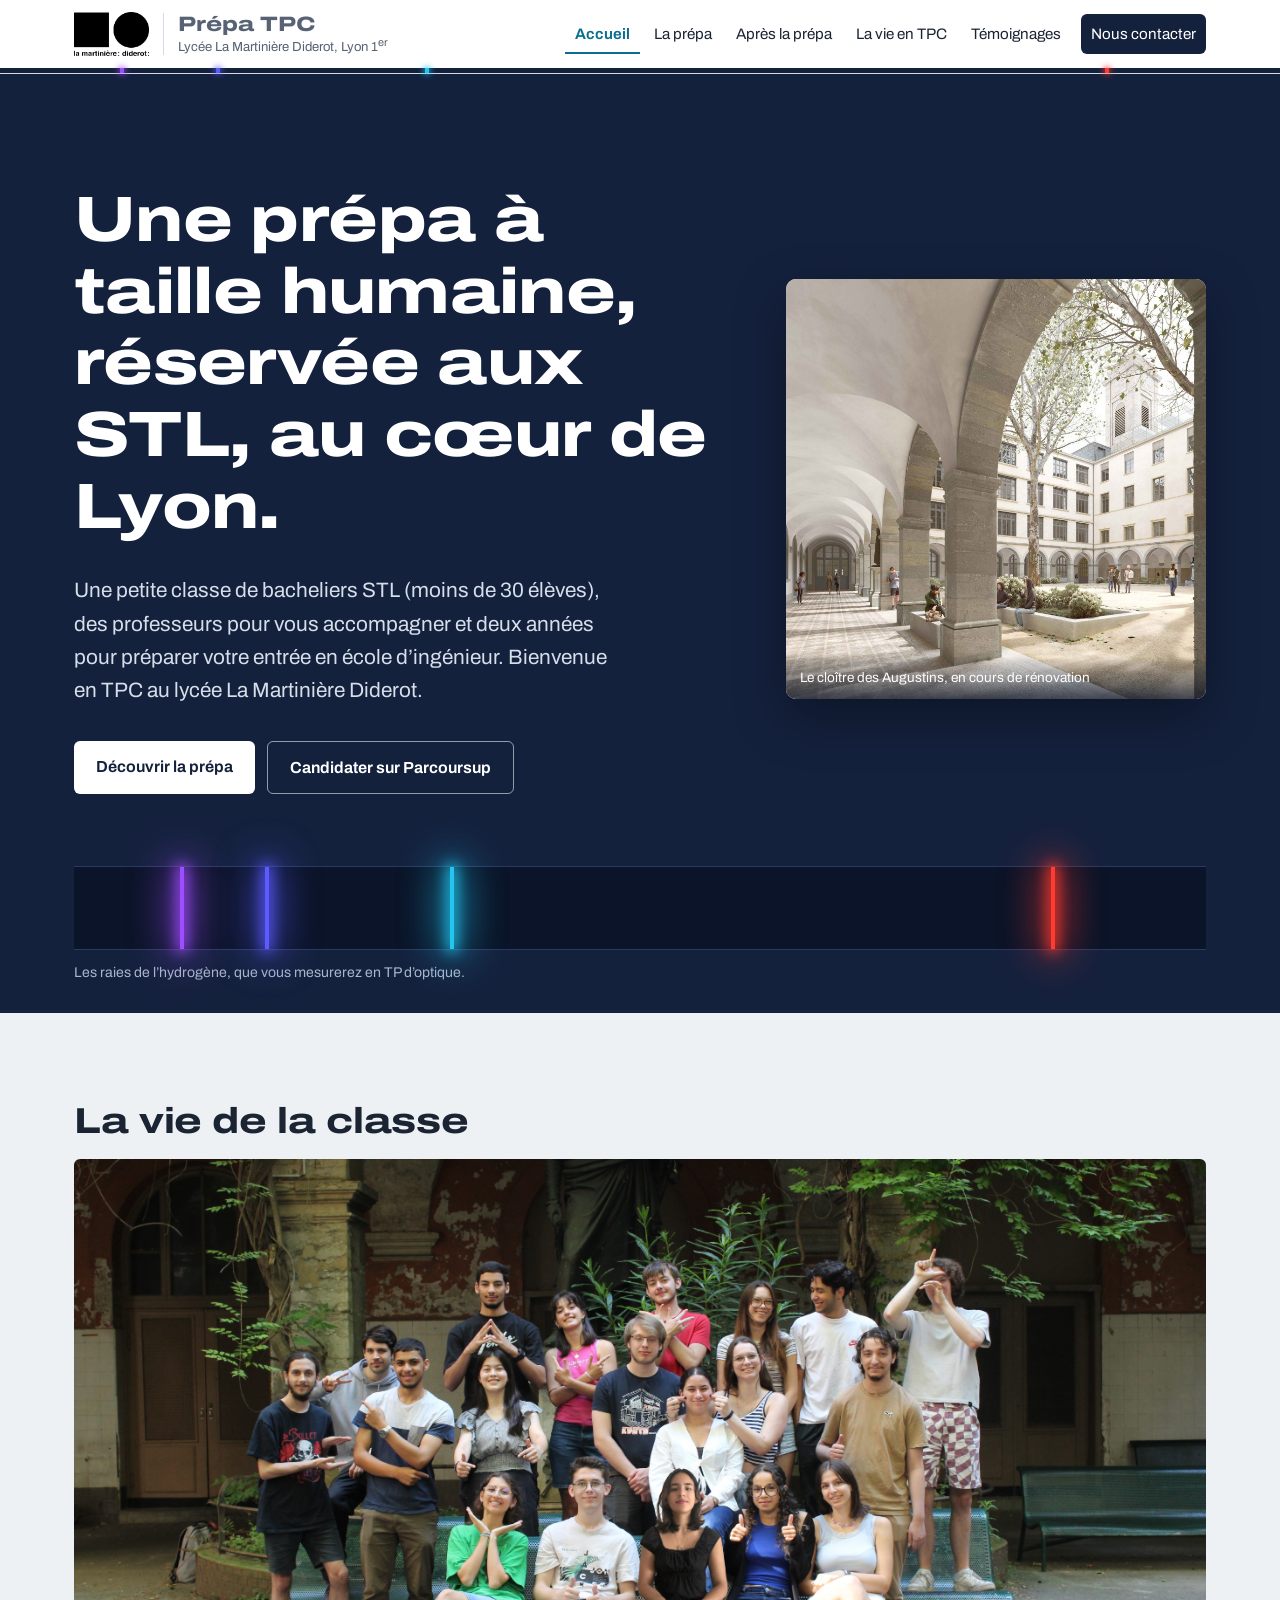
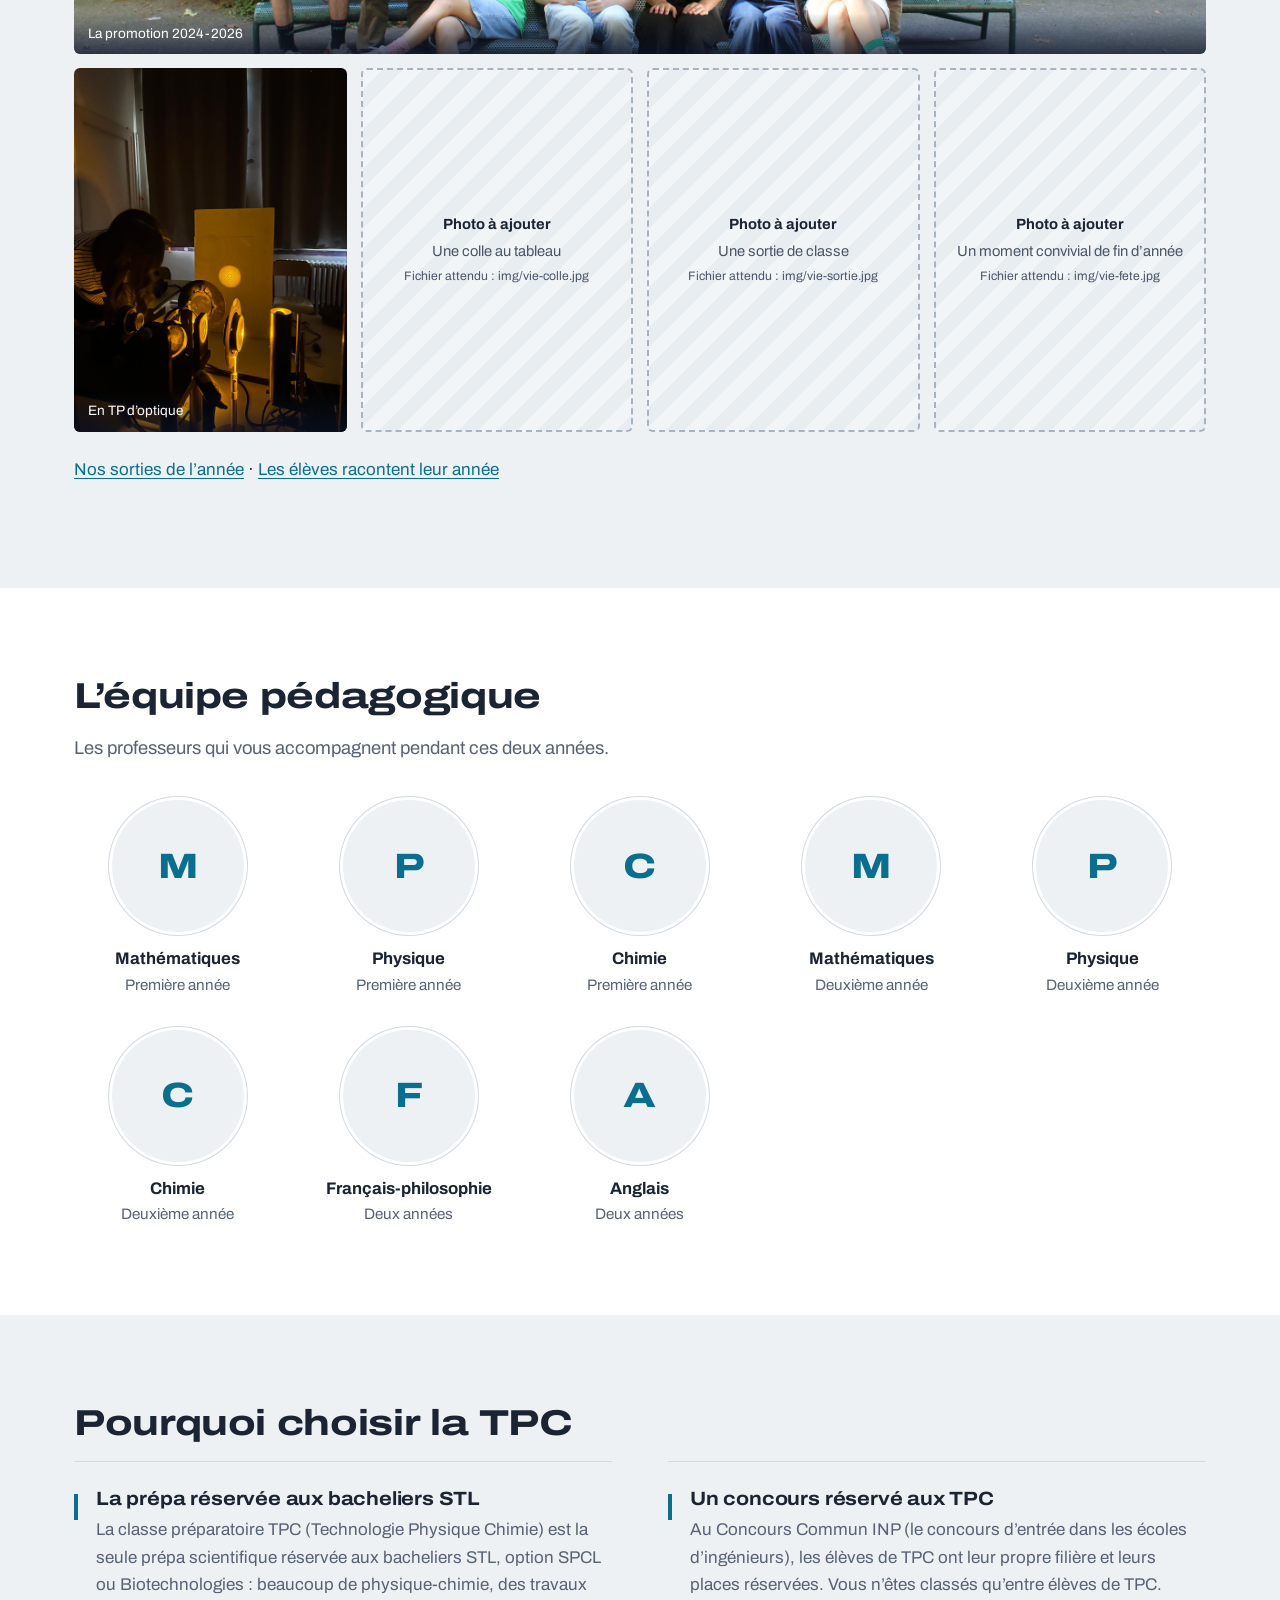
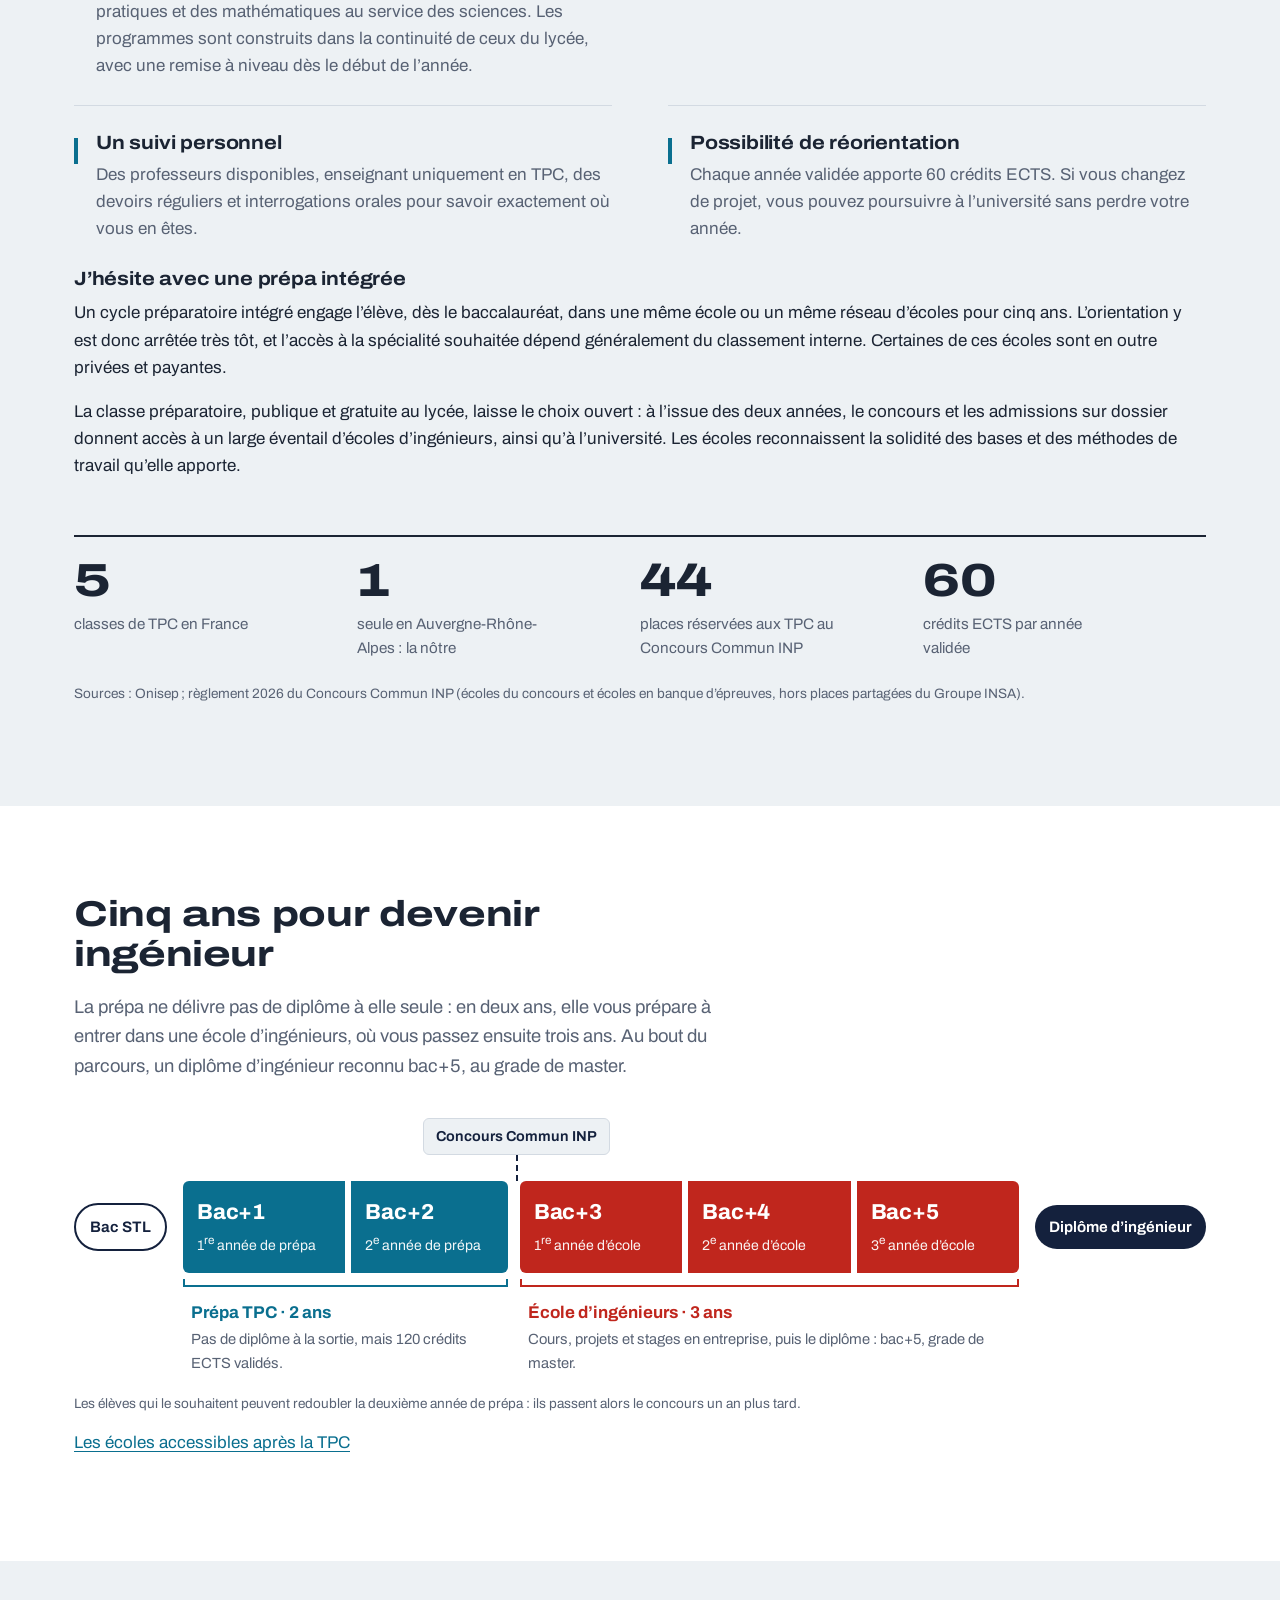
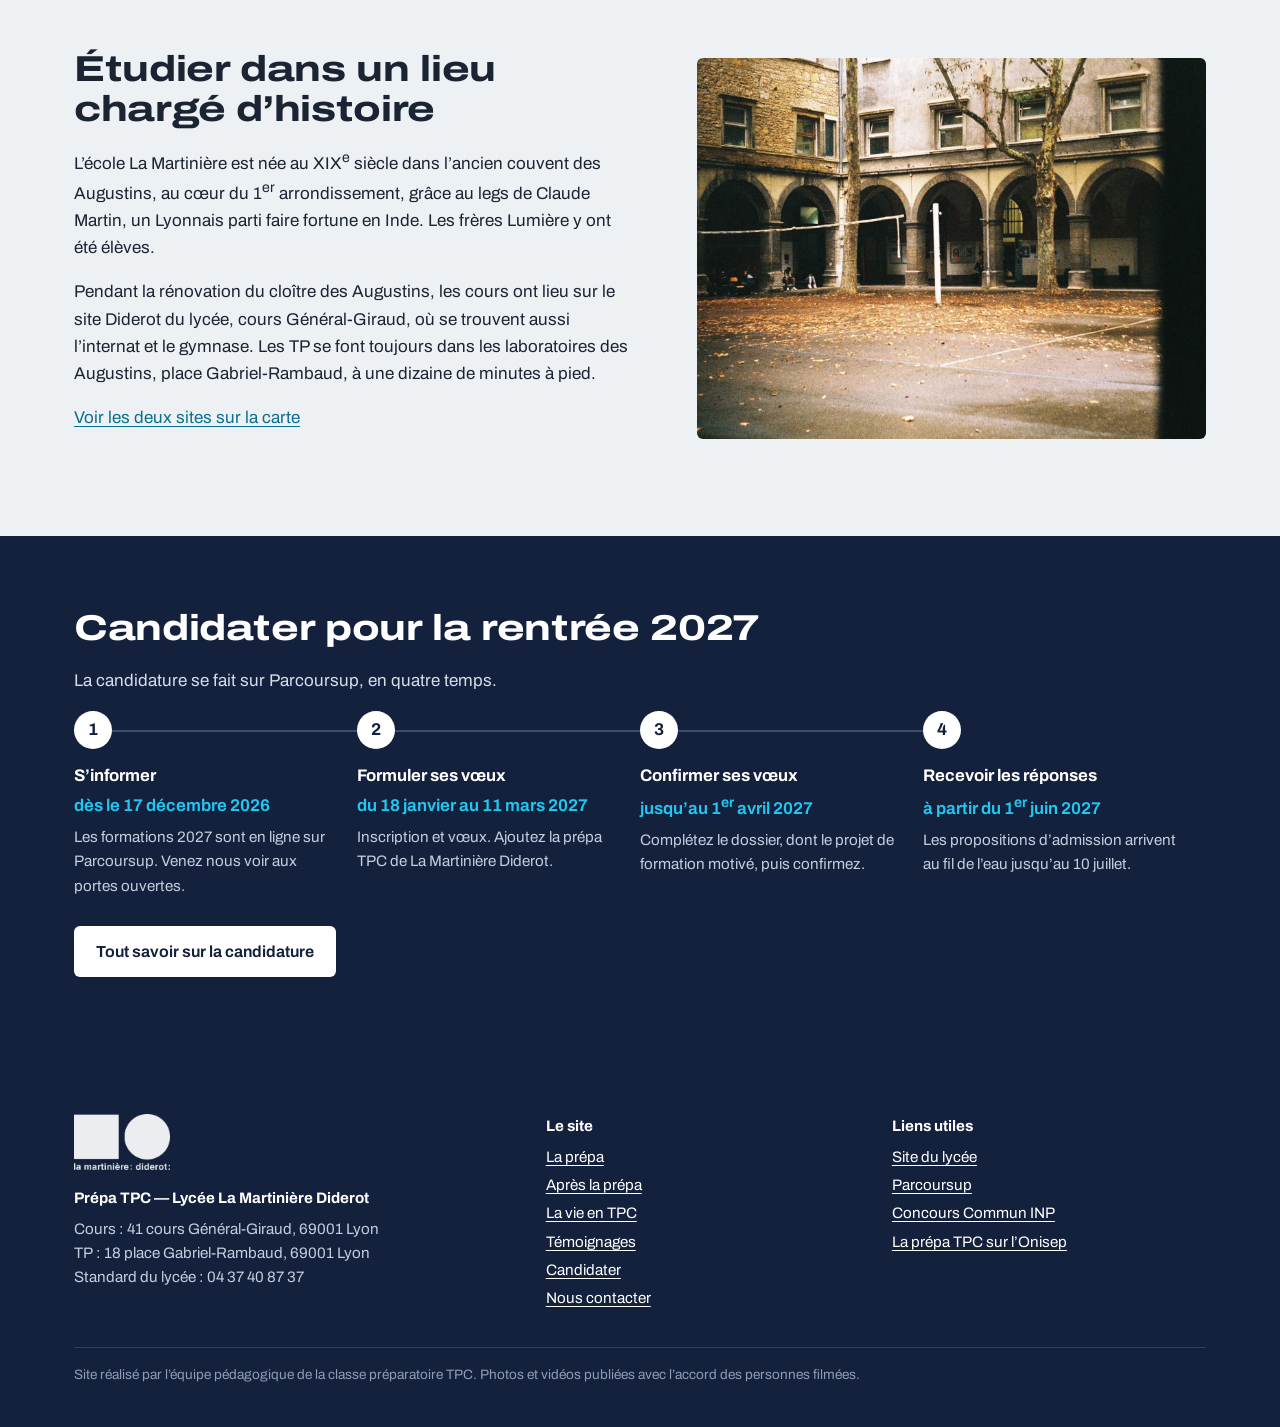
==== commit 30398b09: "Add files via upload" ====
--- a/index.html
+++ b/index.html
@@ -75,10 +75,15 @@
     <h2>Pourquoi choisir la TPC</h2>
     <ul class="raisons">
       <li><h3>La prépa réservée aux bacheliers STL</h3><p>La classe préparatoire TPC (Technologie Physique Chimie) est la seule prépa scientifique réservée aux bacheliers STL, option SPCL ou Biotechnologies : beaucoup de physique-chimie, des travaux pratiques et des mathématiques au service des sciences. Les programmes sont construits dans la continuité de ceux du lycée, avec une remise à niveau dès le début de l’année.</p></li>
-      <li><h3>Un concours réservé aux TPC</h3><p>Au Concours Commun INP (le concours d'entrée dans les écoles d'ingénieurs), les élèves de TPC ont leur propre filière et leurs places réservées. Vous n’êtes classés qu’entre élèves de TPC.</p></li>
+      <li><h3>Un concours réservé aux TPC</h3><p>Au Concours Commun INP (le concours d’entrée dans les écoles d’ingénieurs), les élèves de TPC ont leur propre filière et leurs places réservées. Vous n’êtes classés qu’entre élèves de TPC.</p></li>
       <li><h3>Un suivi personnel</h3><p>Des professeurs disponibles, enseignant uniquement en TPC, des devoirs réguliers et interrogations orales pour savoir exactement où vous en êtes.</p></li>
       <li><h3>Possibilité de réorientation</h3><p>Chaque année validée apporte 60 crédits ECTS. Si vous changez de projet, vous pouvez poursuivre à l’université sans perdre votre année.</p></li>
     </ul>
+    <div class="hesite">
+      <h3>J’hésite avec une prépa intégrée</h3>
+      <p>Un cycle préparatoire intégré engage l’élève, dès le baccalauréat, dans une même école ou un même réseau d’écoles pour cinq ans. L’orientation y est donc arrêtée très tôt, et l’accès à la spécialité souhaitée dépend généralement du classement interne. Certaines de ces écoles sont en outre privées et payantes.</p>
+      <p>La classe préparatoire, publique et gratuite au lycée, laisse le choix ouvert : à l’issue des deux années, le concours et les admissions sur dossier donnent accès à un large éventail d’écoles d’ingénieurs, ainsi qu’à l’université. Les écoles reconnaissent la solidité des bases et des méthodes de travail qu’elle apporte.</p>
+    </div>
     <div class="reperes" style="margin-top:56px">
       <div><b>5</b><span>classes de TPC en France</span></div>
       <div><b>1</b><span>seule en Auvergne-Rhône-Alpes : la nôtre</span></div>
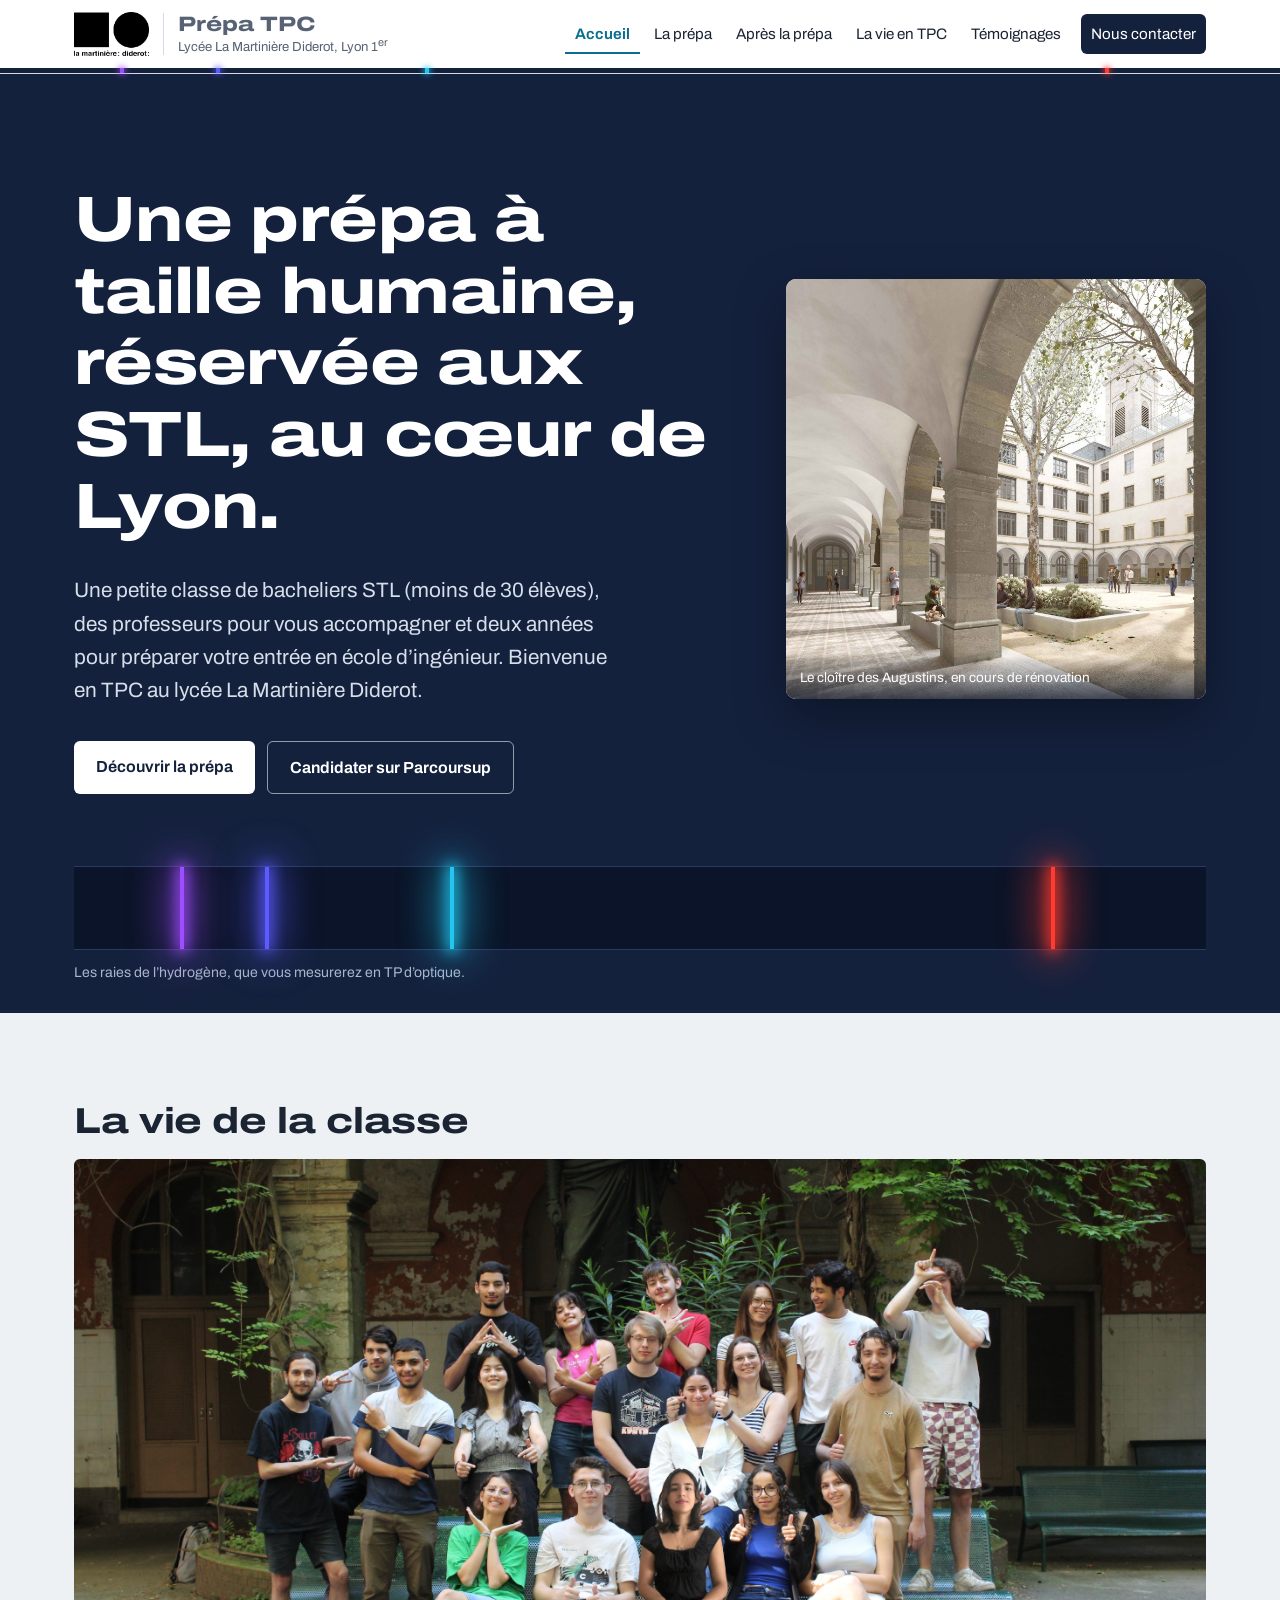
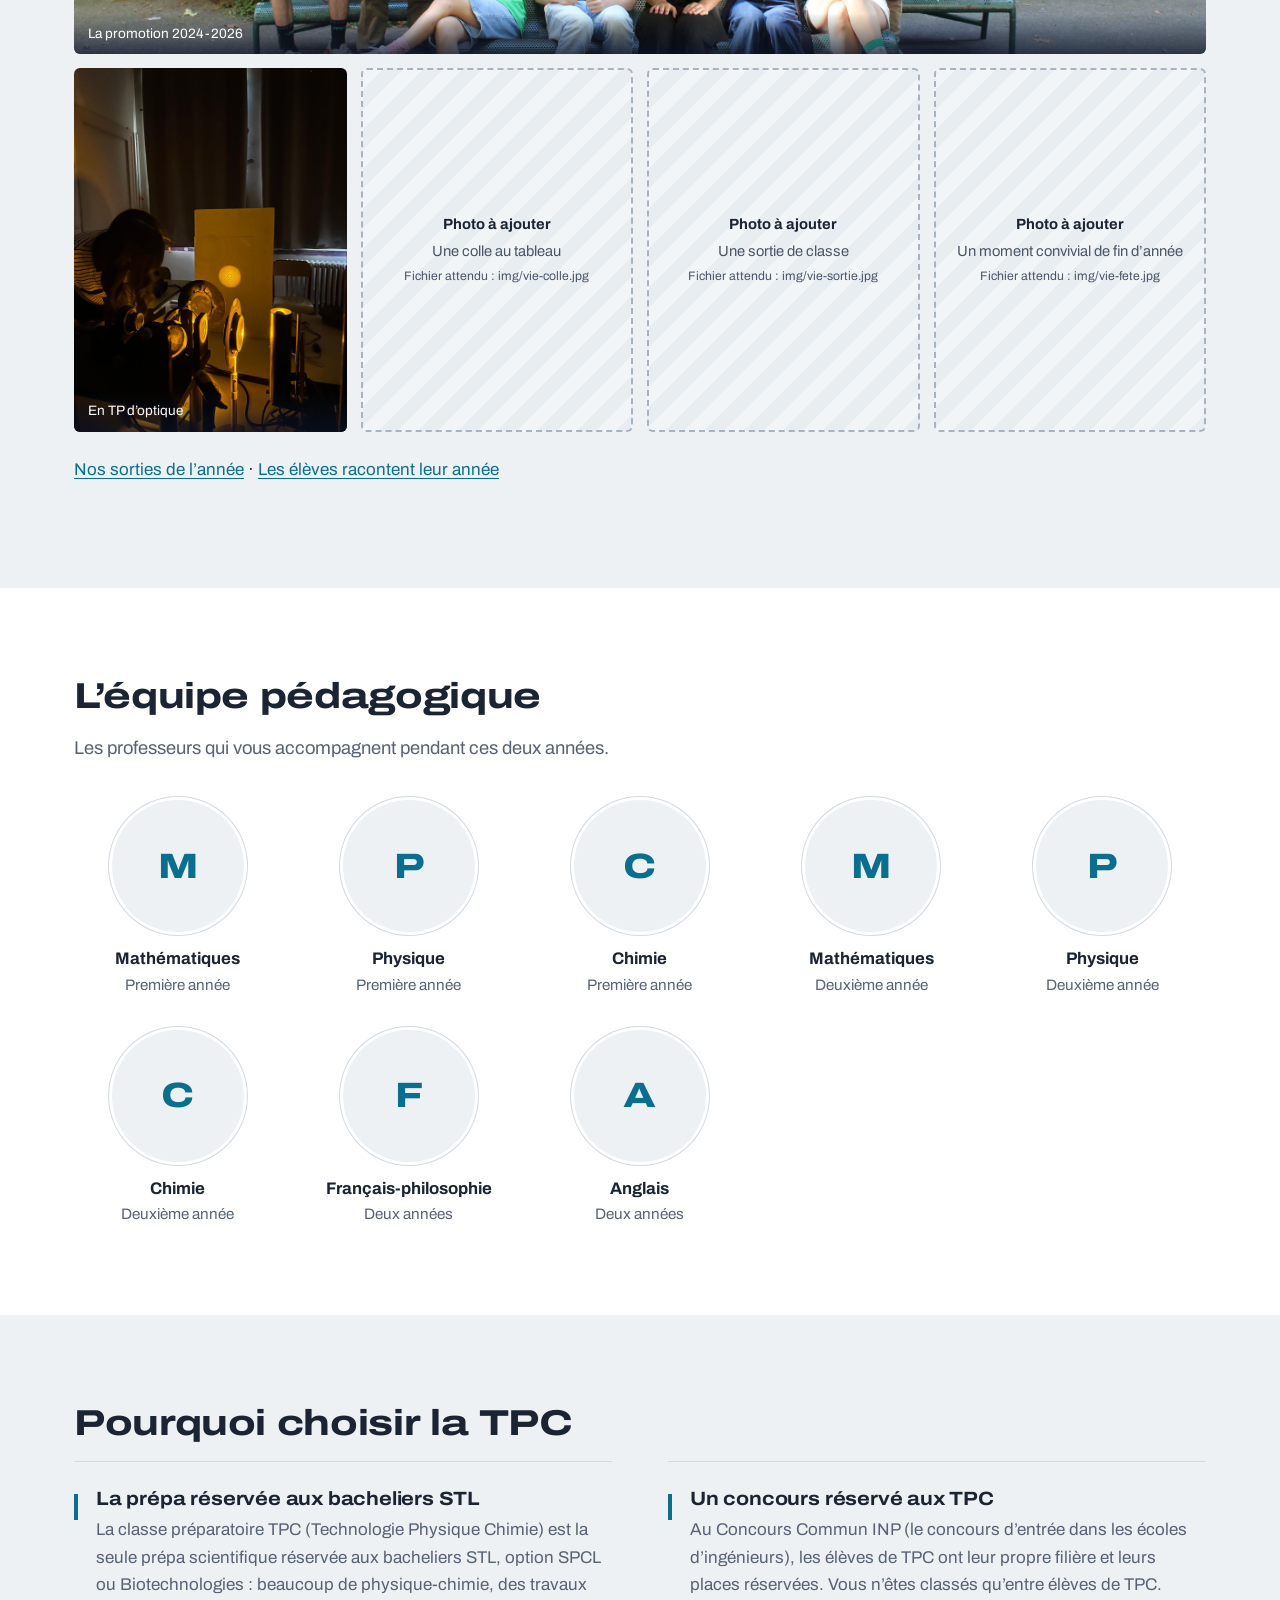
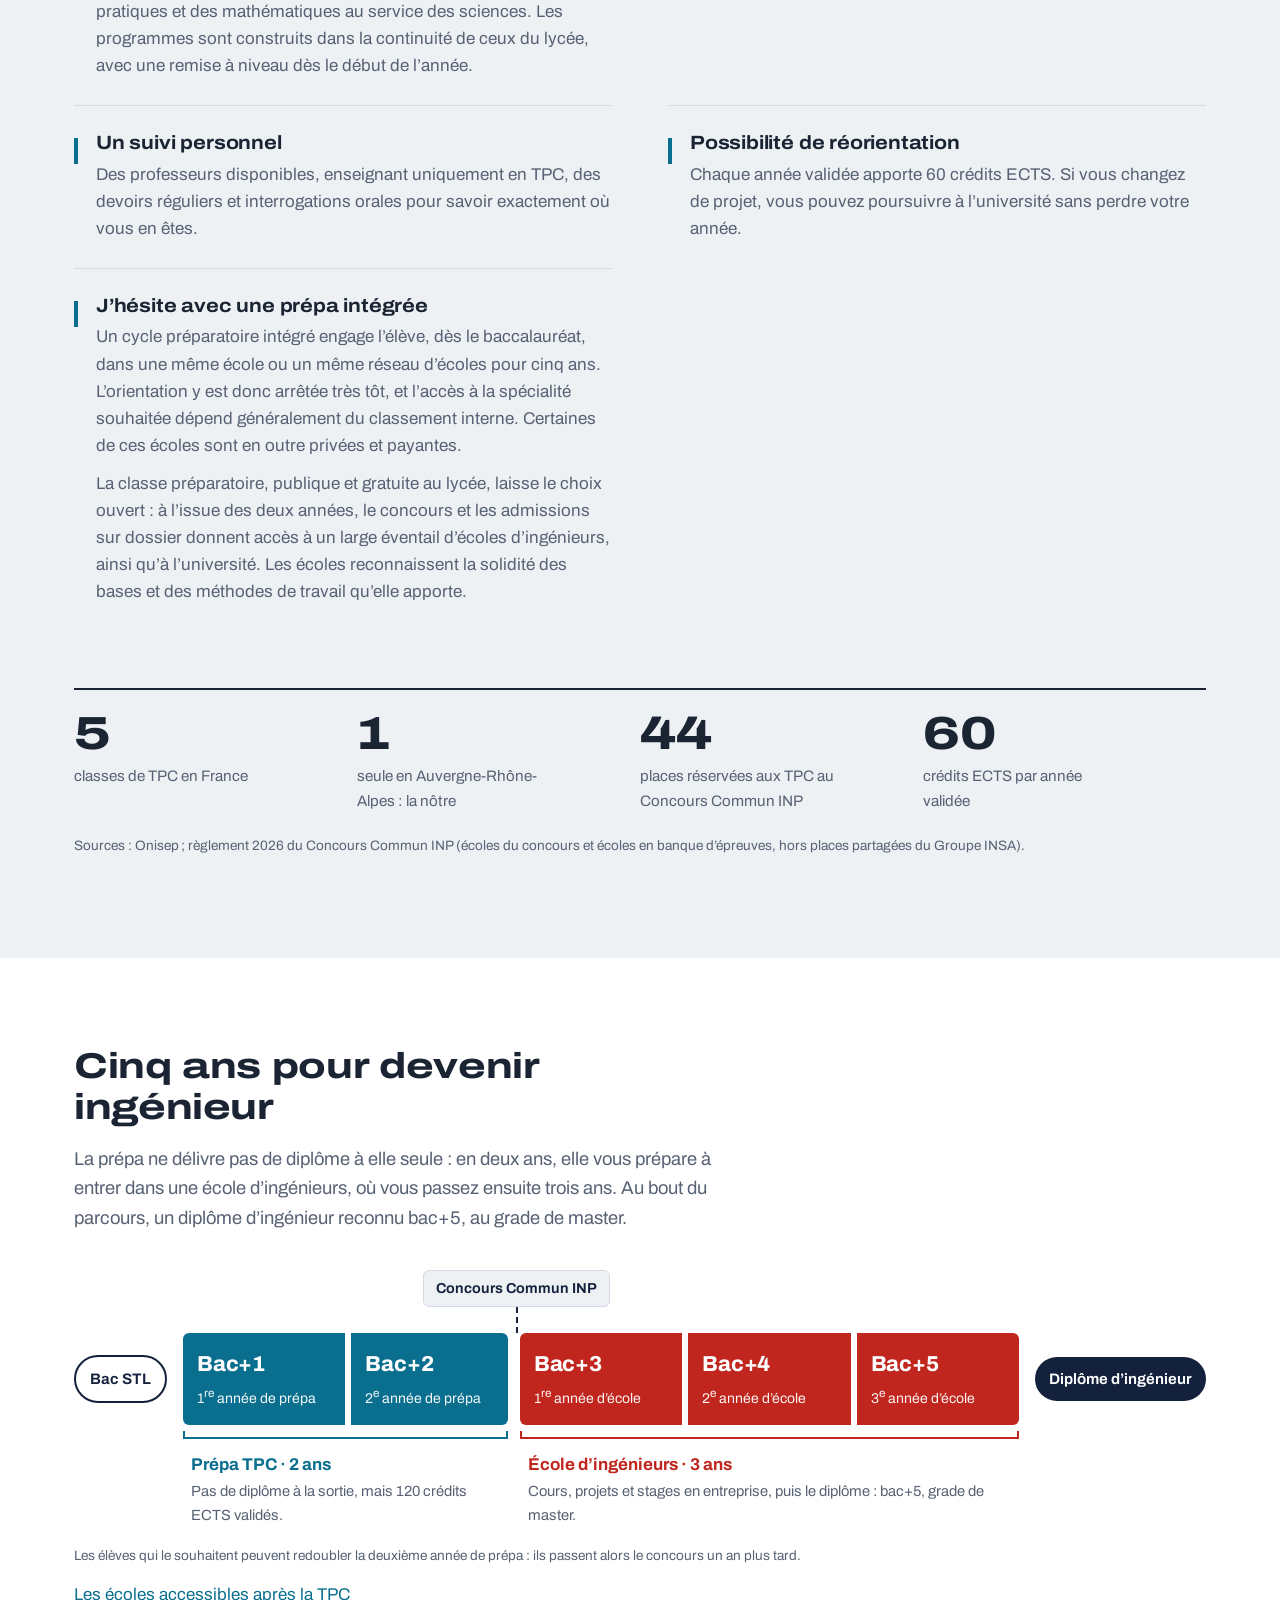
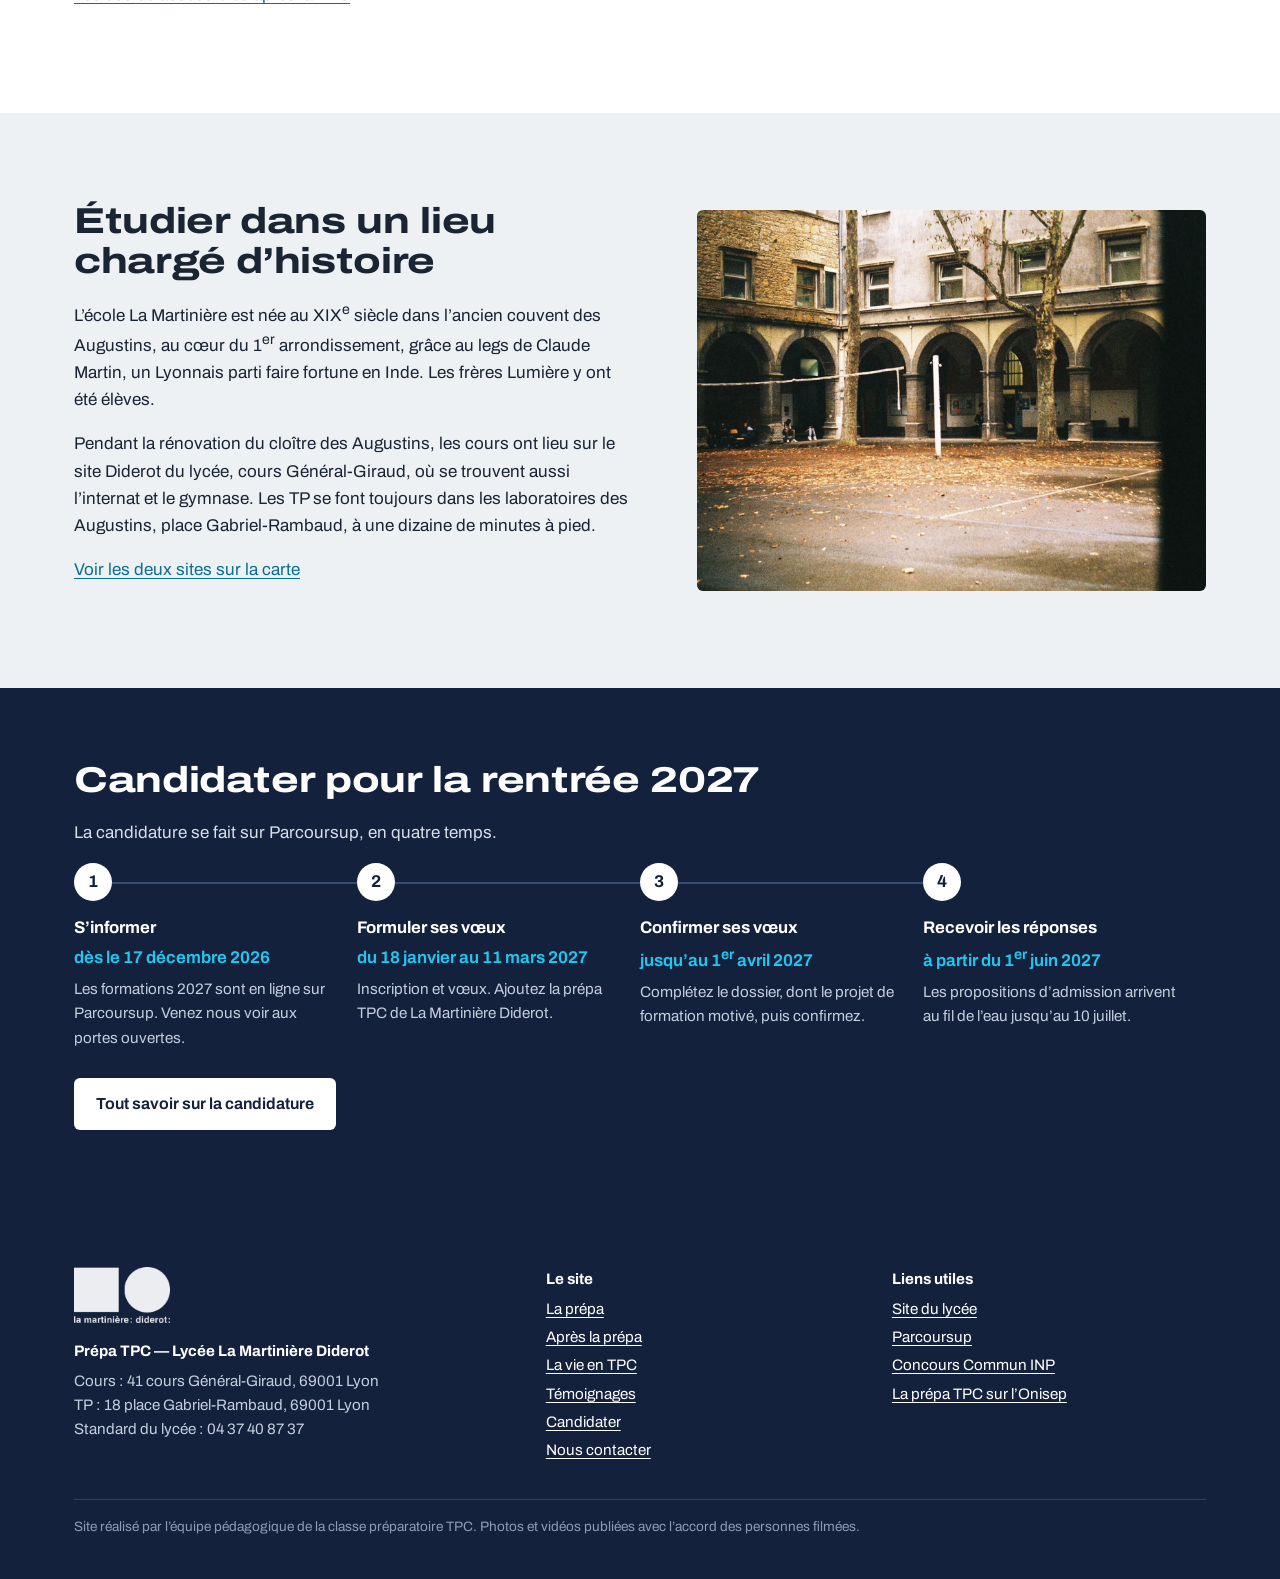
==== commit 65fd77e4: "Add files via upload" ====
--- a/index.html
+++ b/index.html
@@ -78,12 +78,8 @@
       <li><h3>Un concours réservé aux TPC</h3><p>Au Concours Commun INP (le concours d’entrée dans les écoles d’ingénieurs), les élèves de TPC ont leur propre filière et leurs places réservées. Vous n’êtes classés qu’entre élèves de TPC.</p></li>
       <li><h3>Un suivi personnel</h3><p>Des professeurs disponibles, enseignant uniquement en TPC, des devoirs réguliers et interrogations orales pour savoir exactement où vous en êtes.</p></li>
       <li><h3>Possibilité de réorientation</h3><p>Chaque année validée apporte 60 crédits ECTS. Si vous changez de projet, vous pouvez poursuivre à l’université sans perdre votre année.</p></li>
+      <li><h3>J’hésite avec une prépa intégrée</h3><p>Un cycle préparatoire intégré engage l’élève, dès le baccalauréat, dans une même école ou un même réseau d’écoles pour cinq ans. L’orientation y est donc arrêtée très tôt, et l’accès à la spécialité souhaitée dépend généralement du classement interne. Certaines de ces écoles sont en outre privées et payantes.</p><p>La classe préparatoire, publique et gratuite au lycée, laisse le choix ouvert : à l’issue des deux années, le concours et les admissions sur dossier donnent accès à un large éventail d’écoles d’ingénieurs, ainsi qu’à l’université. Les écoles reconnaissent la solidité des bases et des méthodes de travail qu’elle apporte.</p></li>
     </ul>
-    <div class="hesite">
-      <h3>J’hésite avec une prépa intégrée</h3>
-      <p>Un cycle préparatoire intégré engage l’élève, dès le baccalauréat, dans une même école ou un même réseau d’écoles pour cinq ans. L’orientation y est donc arrêtée très tôt, et l’accès à la spécialité souhaitée dépend généralement du classement interne. Certaines de ces écoles sont en outre privées et payantes.</p>
-      <p>La classe préparatoire, publique et gratuite au lycée, laisse le choix ouvert : à l’issue des deux années, le concours et les admissions sur dossier donnent accès à un large éventail d’écoles d’ingénieurs, ainsi qu’à l’université. Les écoles reconnaissent la solidité des bases et des méthodes de travail qu’elle apporte.</p>
-    </div>
     <div class="reperes" style="margin-top:56px">
       <div><b>5</b><span>classes de TPC en France</span></div>
       <div><b>1</b><span>seule en Auvergne-Rhône-Alpes : la nôtre</span></div>
--- a/style.css
+++ b/style.css
@@ -128,11 +128,11 @@
 .spectre .axe span::before { content: ''; position: absolute; left: 50%; top: -6px; height: 5px; border-left: 1px solid #5B6B8A; }
 .spectre figcaption { font-size: 0.88rem; color: #A9B6CC; padding: 4px 0 28px; }
 @media (prefers-reduced-motion: no-preference) {
-  .spectre .bande i { opacity: 0; animation: allume 0.9s ease-out forwards; }
-  .spectre .bande .r-alpha { animation-delay: 0.3s; }
-  .spectre .bande .r-beta { animation-delay: 0.75s; }
-  .spectre .bande .r-gamma { animation-delay: 1.2s; }
-  .spectre .bande .r-delta { animation-delay: 1.65s; }
+  .spectre .bande i { opacity: 0; animation: allume 1.1s ease-out forwards; }
+  .spectre .bande .r-alpha { animation-delay: 0.4s; }
+  .spectre .bande .r-beta { animation-delay: 1.2s; }
+  .spectre .bande .r-gamma { animation-delay: 2s; }
+  .spectre .bande .r-delta { animation-delay: 2.8s; }
   @keyframes allume { 0% { opacity: 0; } 35% { opacity: 1; filter: brightness(1.6); } 100% { opacity: 1; filter: none; } }
 }
 
@@ -154,6 +154,7 @@
 .raisons li::before { content: ''; position: absolute; left: 0; top: 32px; width: 4px; height: 26px; background: var(--accent); }
 .raisons h3 { margin-bottom: 0.35em; }
 .raisons p { margin: 0; color: var(--gris); }
+.raisons p + p { margin-top: 0.6em; }
 @media (max-width: 760px) { .raisons { grid-template-columns: 1fr; } }
 
 /* Chiffres repères */
@@ -383,13 +384,13 @@
 @media (max-width: 720px) { .horaires { grid-template-columns: 1fr; justify-items: center; } }
 .camembert { width: 100%; max-width: 320px; }
 .camembert svg { display: block; width: 100%; height: auto; overflow: visible; }
-.camembert .part { stroke: var(--fond-2); stroke-width: 2; stroke-linejoin: round; transition: opacity .15s, transform .15s; cursor: default; }
+.camembert .part { stroke: var(--fond-2); stroke-width: 2; stroke-linejoin: round; transition: opacity .15s, transform .15s; cursor: pointer; }
 .camembert.survol .part { opacity: .35; }
 .camembert.survol .part.on { opacity: 1; transform: scale(1.03); }
 .camembert .centre-val { font-size: 26px; font-weight: 700; fill: var(--encre); }
 .camembert .centre-lib { font-size: 9.5px; fill: var(--gris); }
 .horaires-legende { list-style: none; margin: 0; padding: 0; display: grid; gap: 2px; width: 100%; max-width: 440px; }
-.horaires-legende li { display: grid; grid-template-columns: 14px 1fr auto 3.2em; gap: 12px; align-items: center; padding: 7px 10px; border-radius: var(--r); font-size: 0.98rem; outline: none; }
+.horaires-legende li { cursor: pointer; display: grid; grid-template-columns: 14px 1fr auto; gap: 12px; align-items: center; padding: 7px 10px; border-radius: var(--r); font-size: 0.98rem; outline: none; }
 .horaires-legende li.on, .horaires-legende li:focus-visible { background: #fff; box-shadow: 0 0 0 1px #D3DBE4; }
 .horaires-legende i { width: 14px; height: 14px; border-radius: 4px; }
 .horaires-legende b { font-weight: 650; font-variant-numeric: tabular-nums; }
@@ -475,3 +476,4 @@
   .pc-concours::after { display: none; }
   .pc-concours::before { content: '↓'; display: block; color: var(--nuit); font-weight: 700; margin-bottom: 2px; }
 }
+
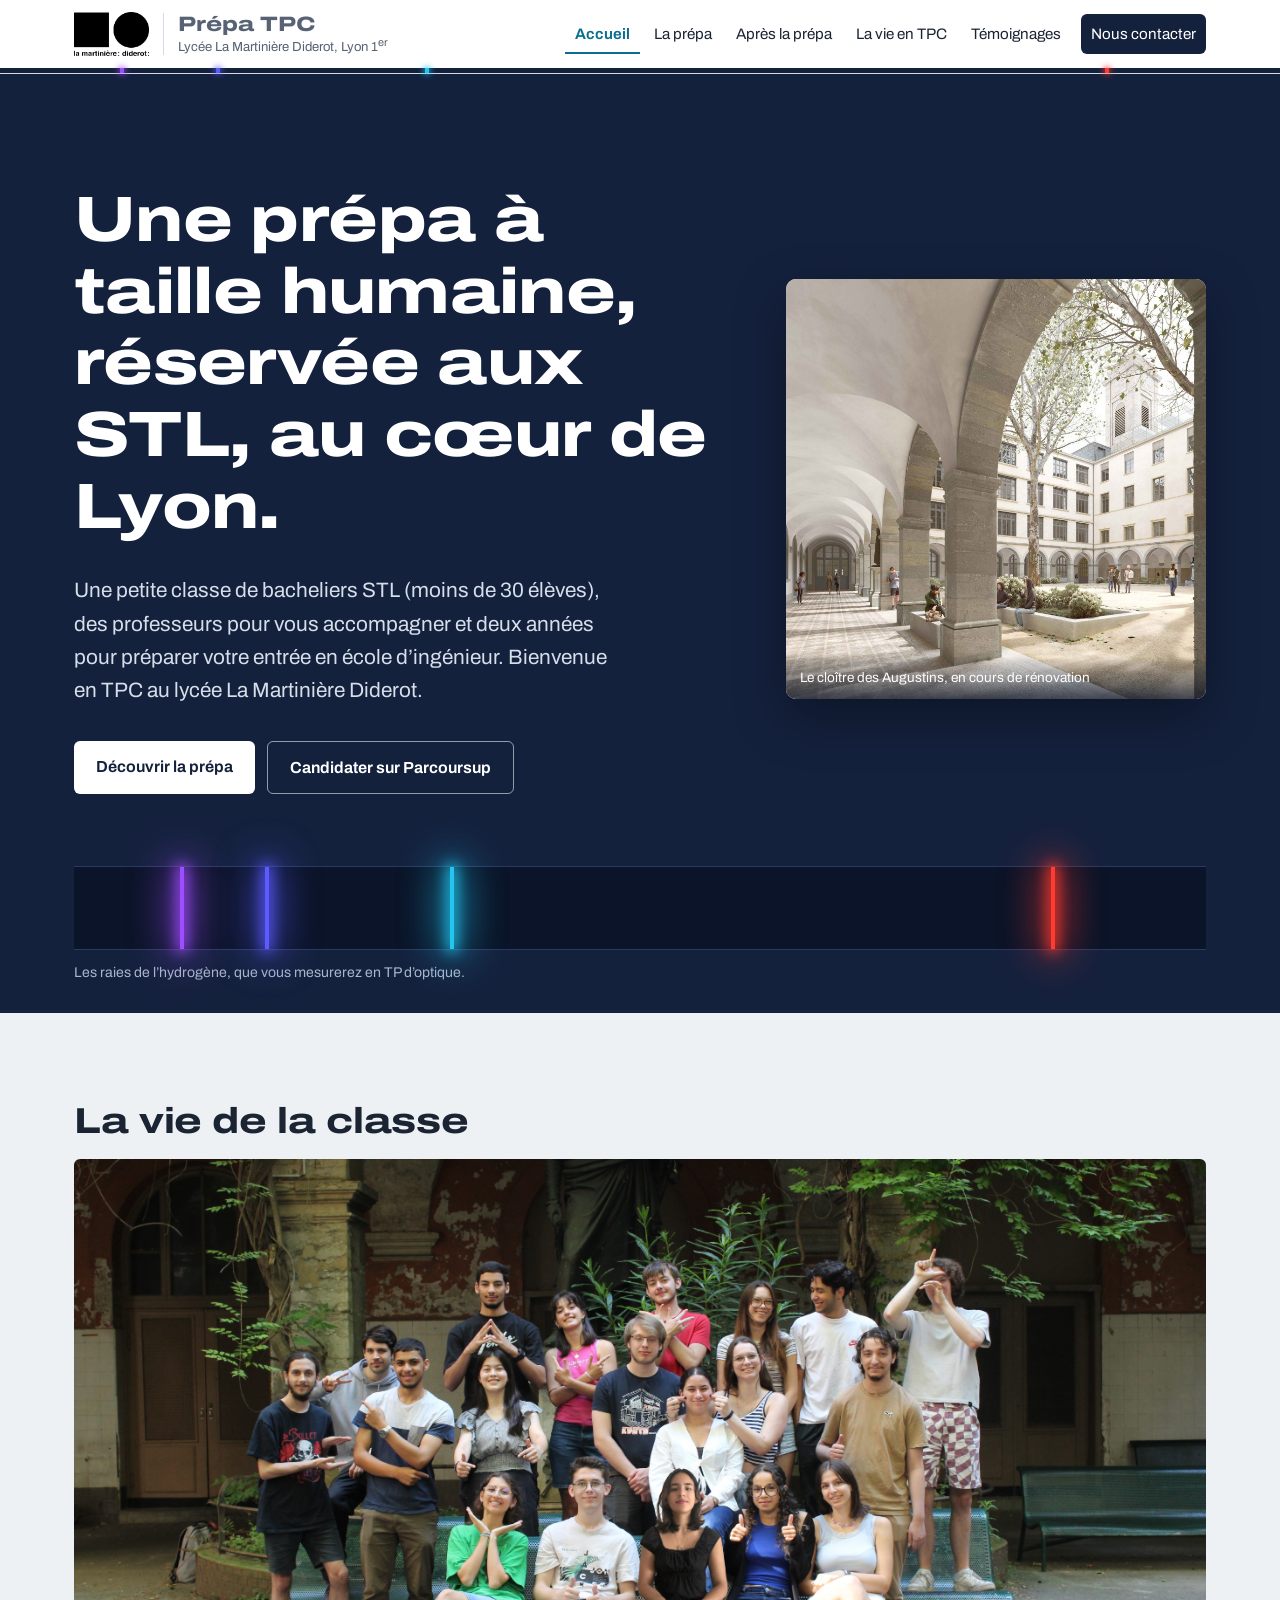
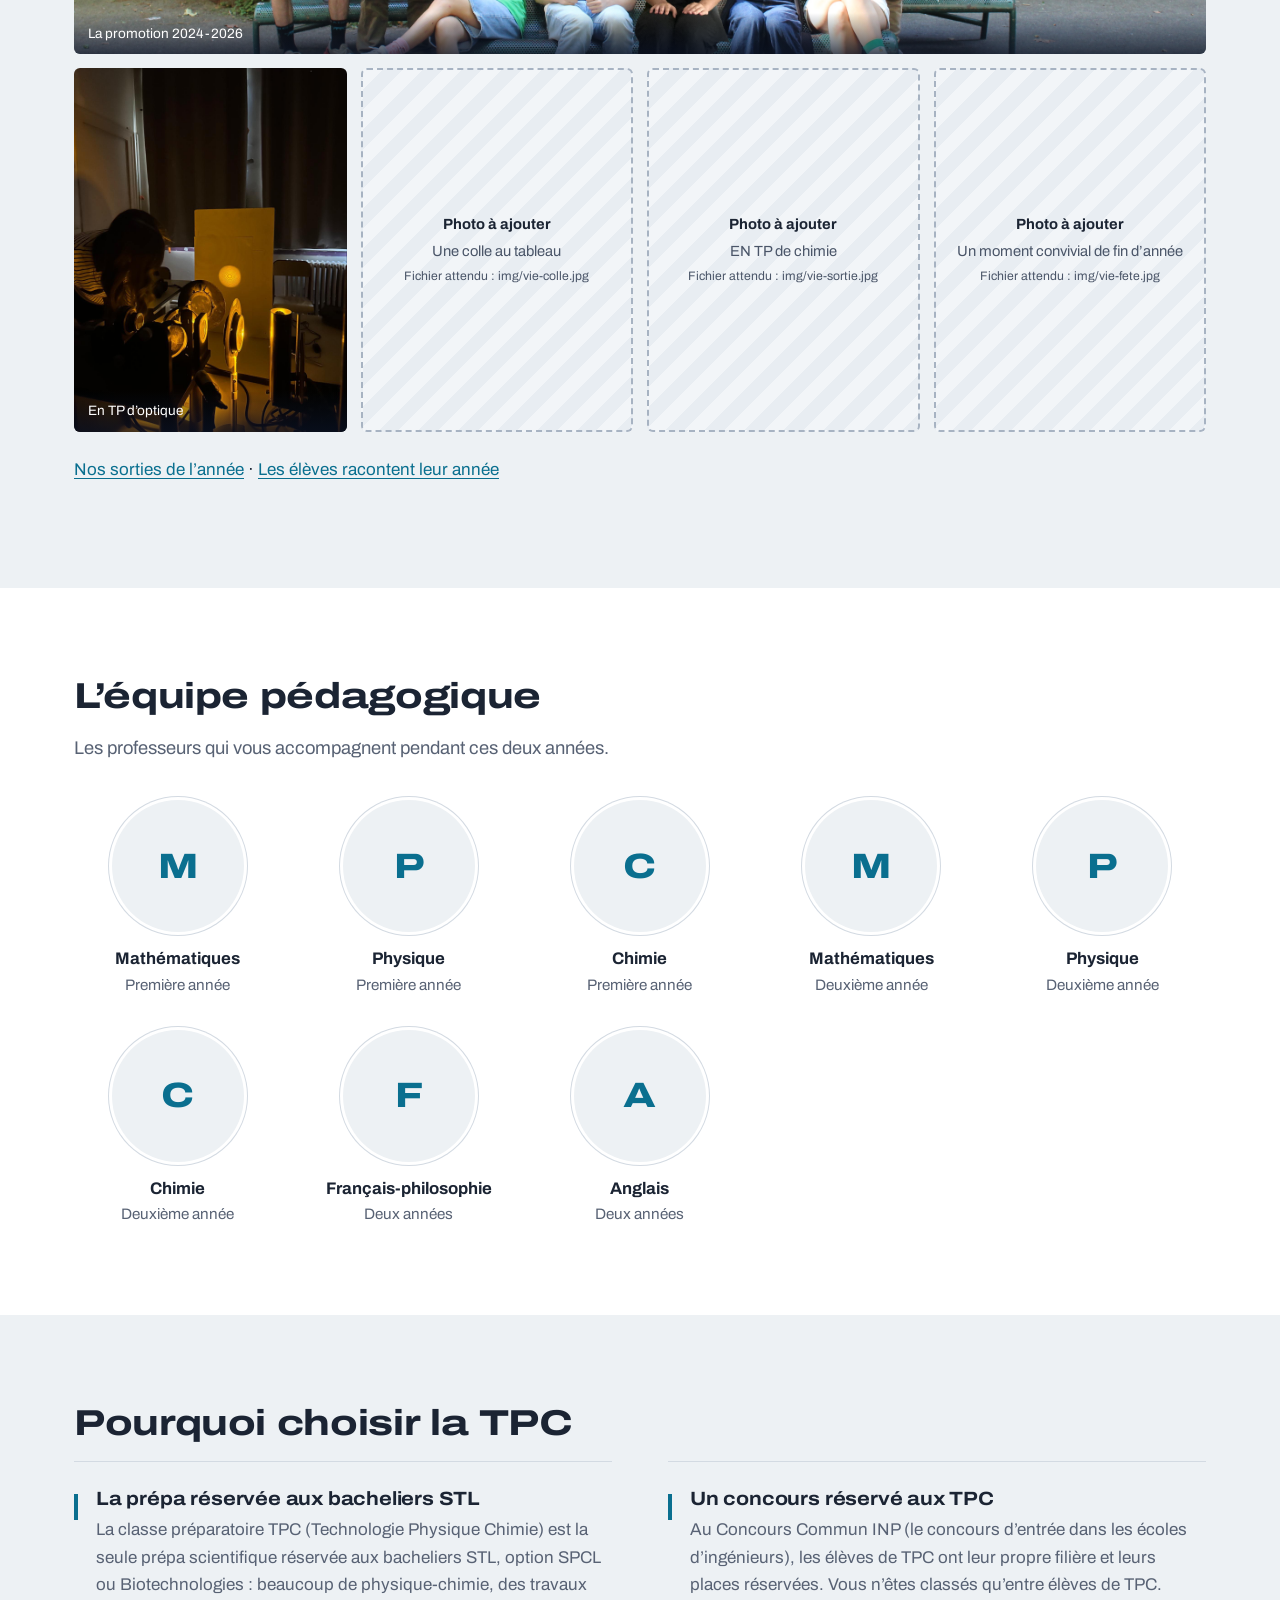
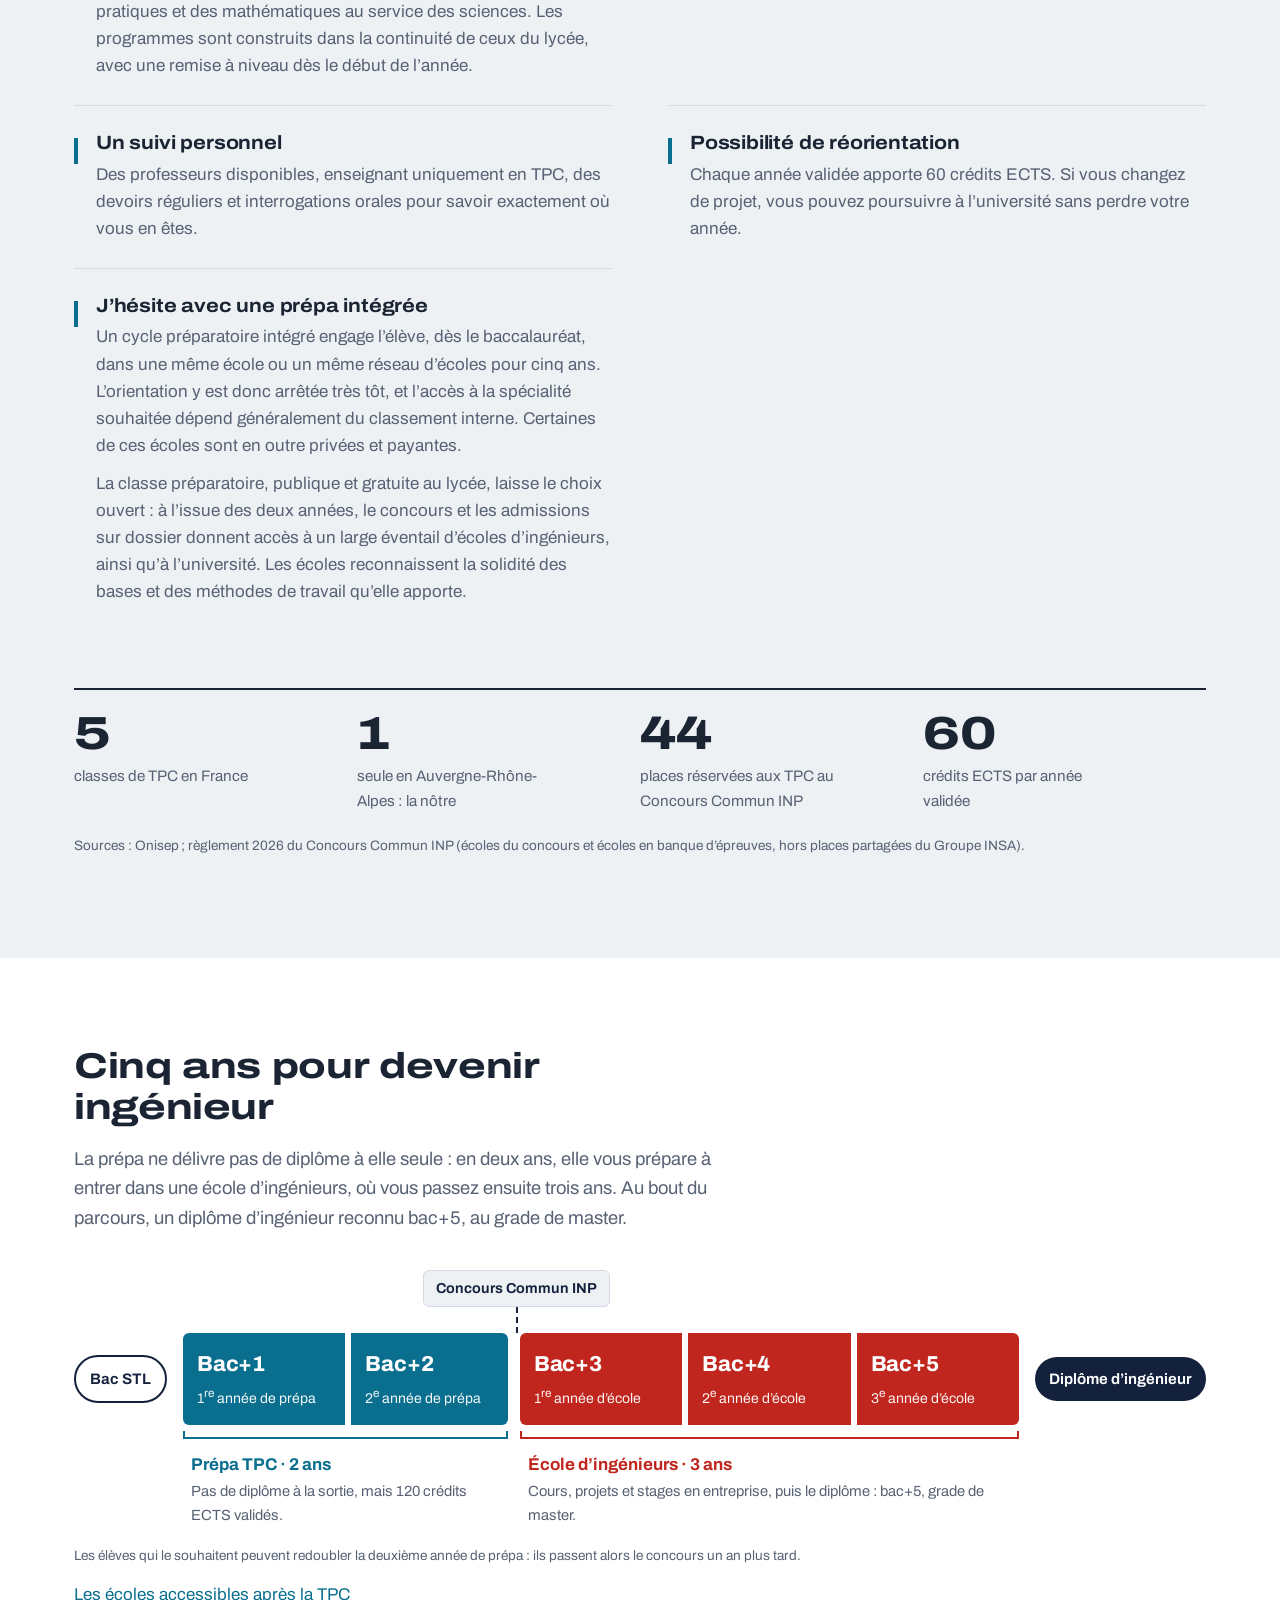
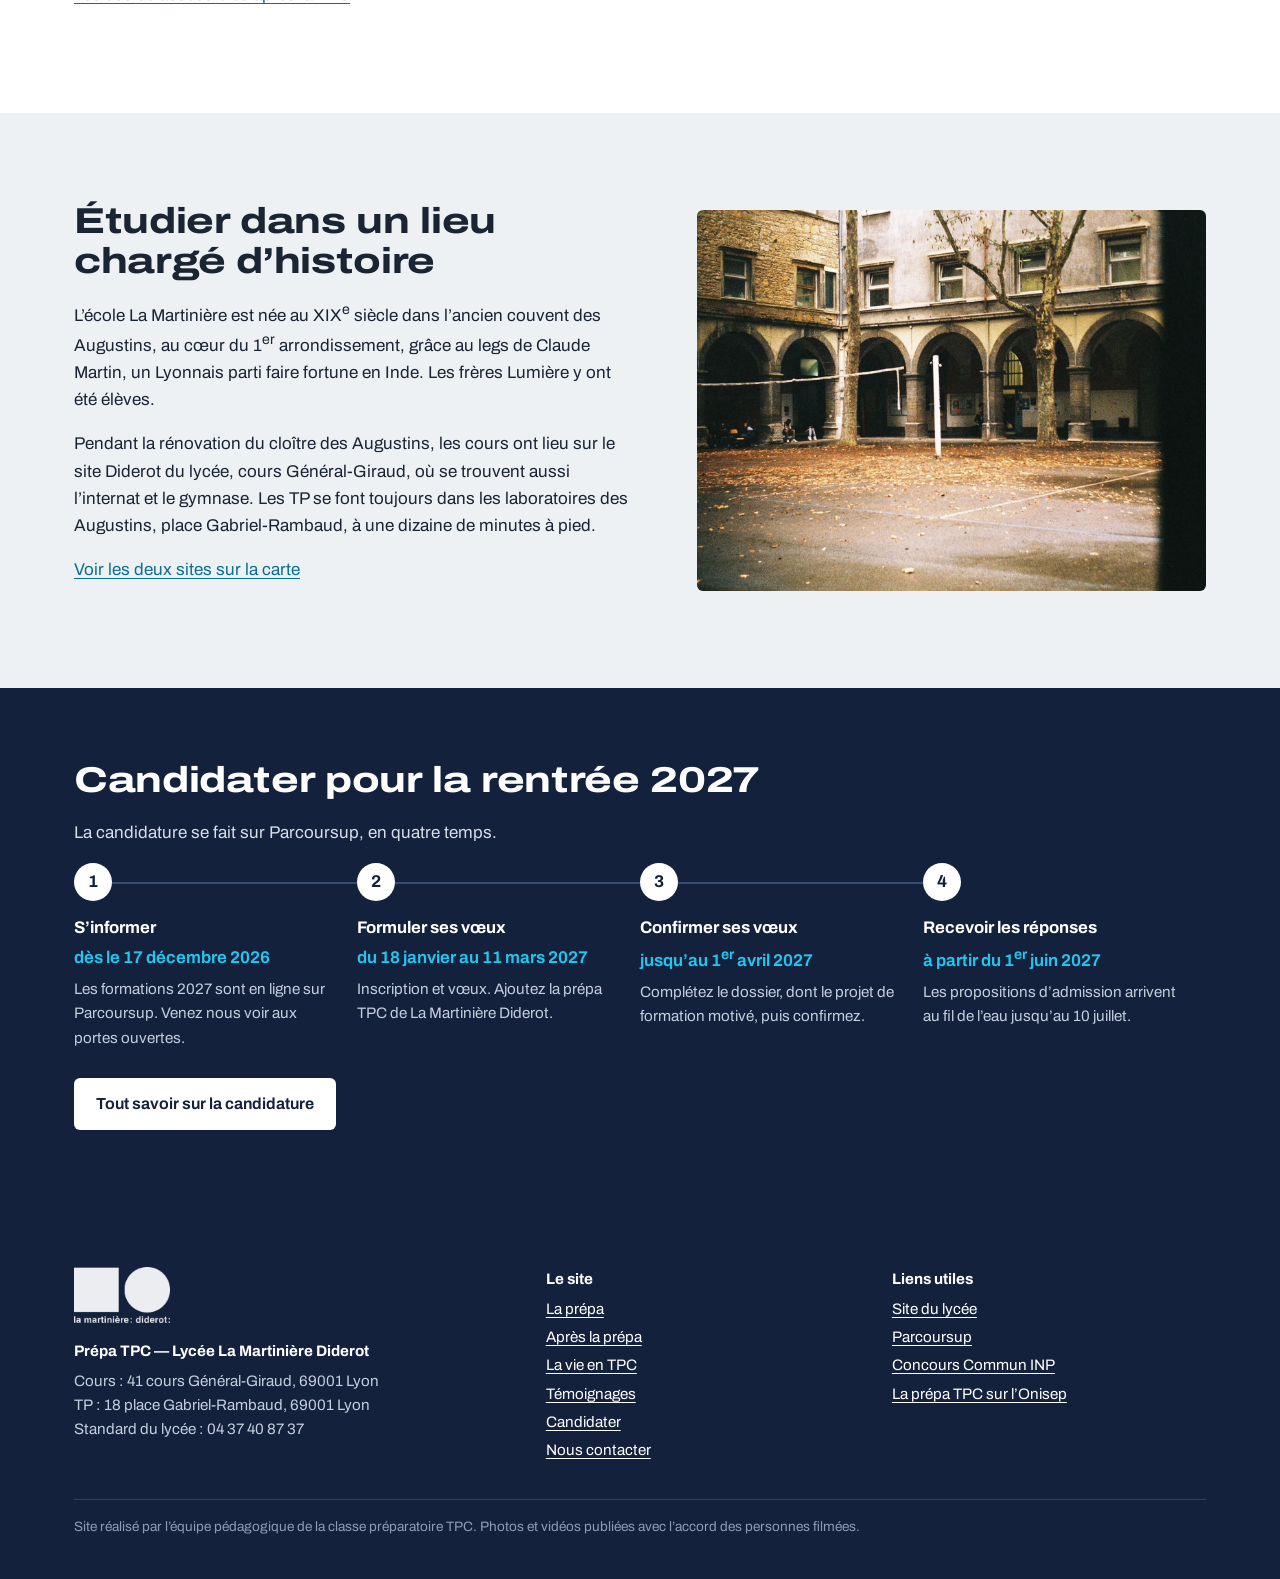
==== commit 6b83af0e: "Update class outing caption in index.html" ====
--- a/index.html
+++ b/index.html
@@ -55,7 +55,7 @@
     <div class="vie">
       <figure class="photo" data-src="img/vie-tp.jpg" data-alt="En TP d’optique"><figcaption>En TP d’optique</figcaption></figure>
       <figure class="photo" data-src="img/vie-colle.jpg" data-alt="Une colle au tableau"><figcaption>Une colle au tableau</figcaption></figure>
-      <figure class="photo" data-src="img/vie-sortie.jpg" data-alt="Une sortie de classe"><figcaption>Sortie de classe</figcaption></figure>
+      <figure class="photo" data-src="img/vie-sortie.jpg" data-alt="EN TP de chimie"><figcaption>En TP de chimie</figcaption></figure>
       <figure class="photo" data-src="img/vie-fete.jpg" data-alt="Un moment convivial de fin d’année"><figcaption>Fin d’année tous ensemble</figcaption></figure>
     </div>
     <p style="margin-top:24px"><a href="la-vie-en-tpc.html">Nos sorties de l’année</a> · <a href="temoignages.html">Les élèves racontent leur année</a></p>
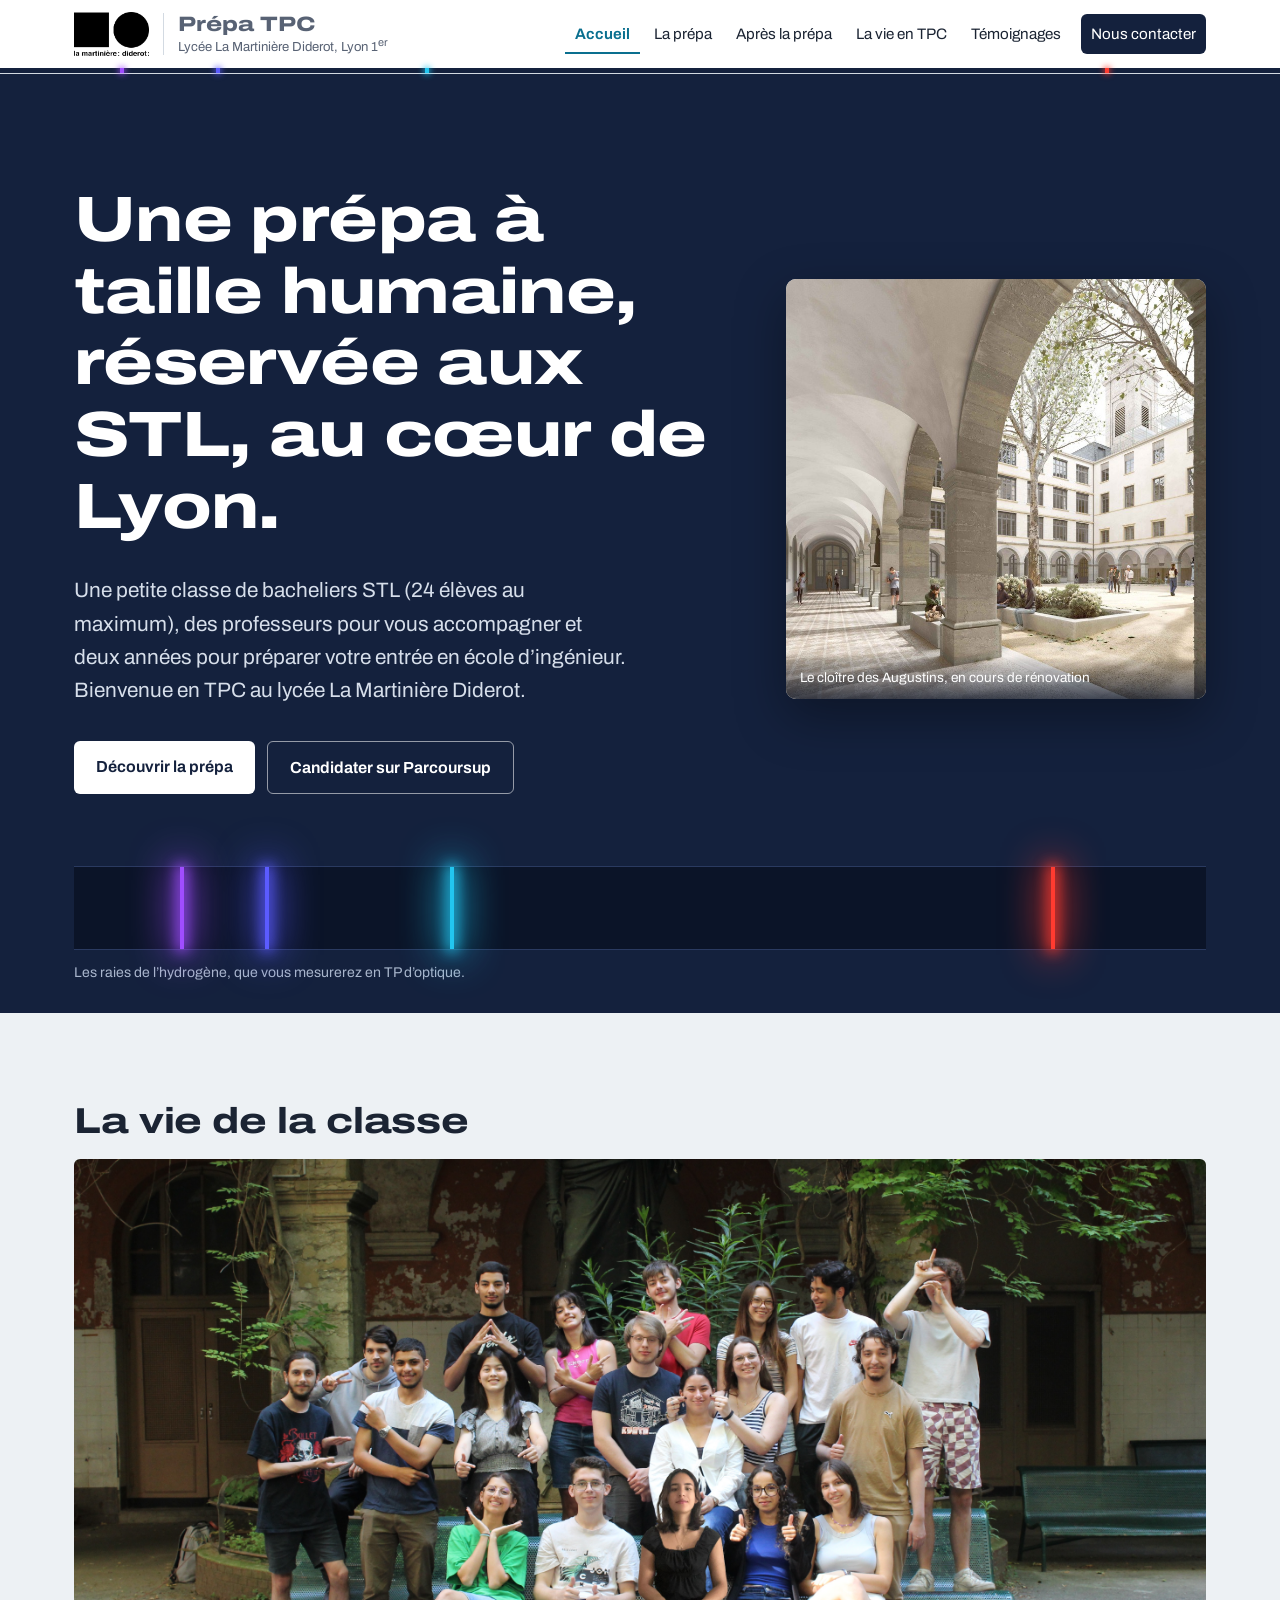
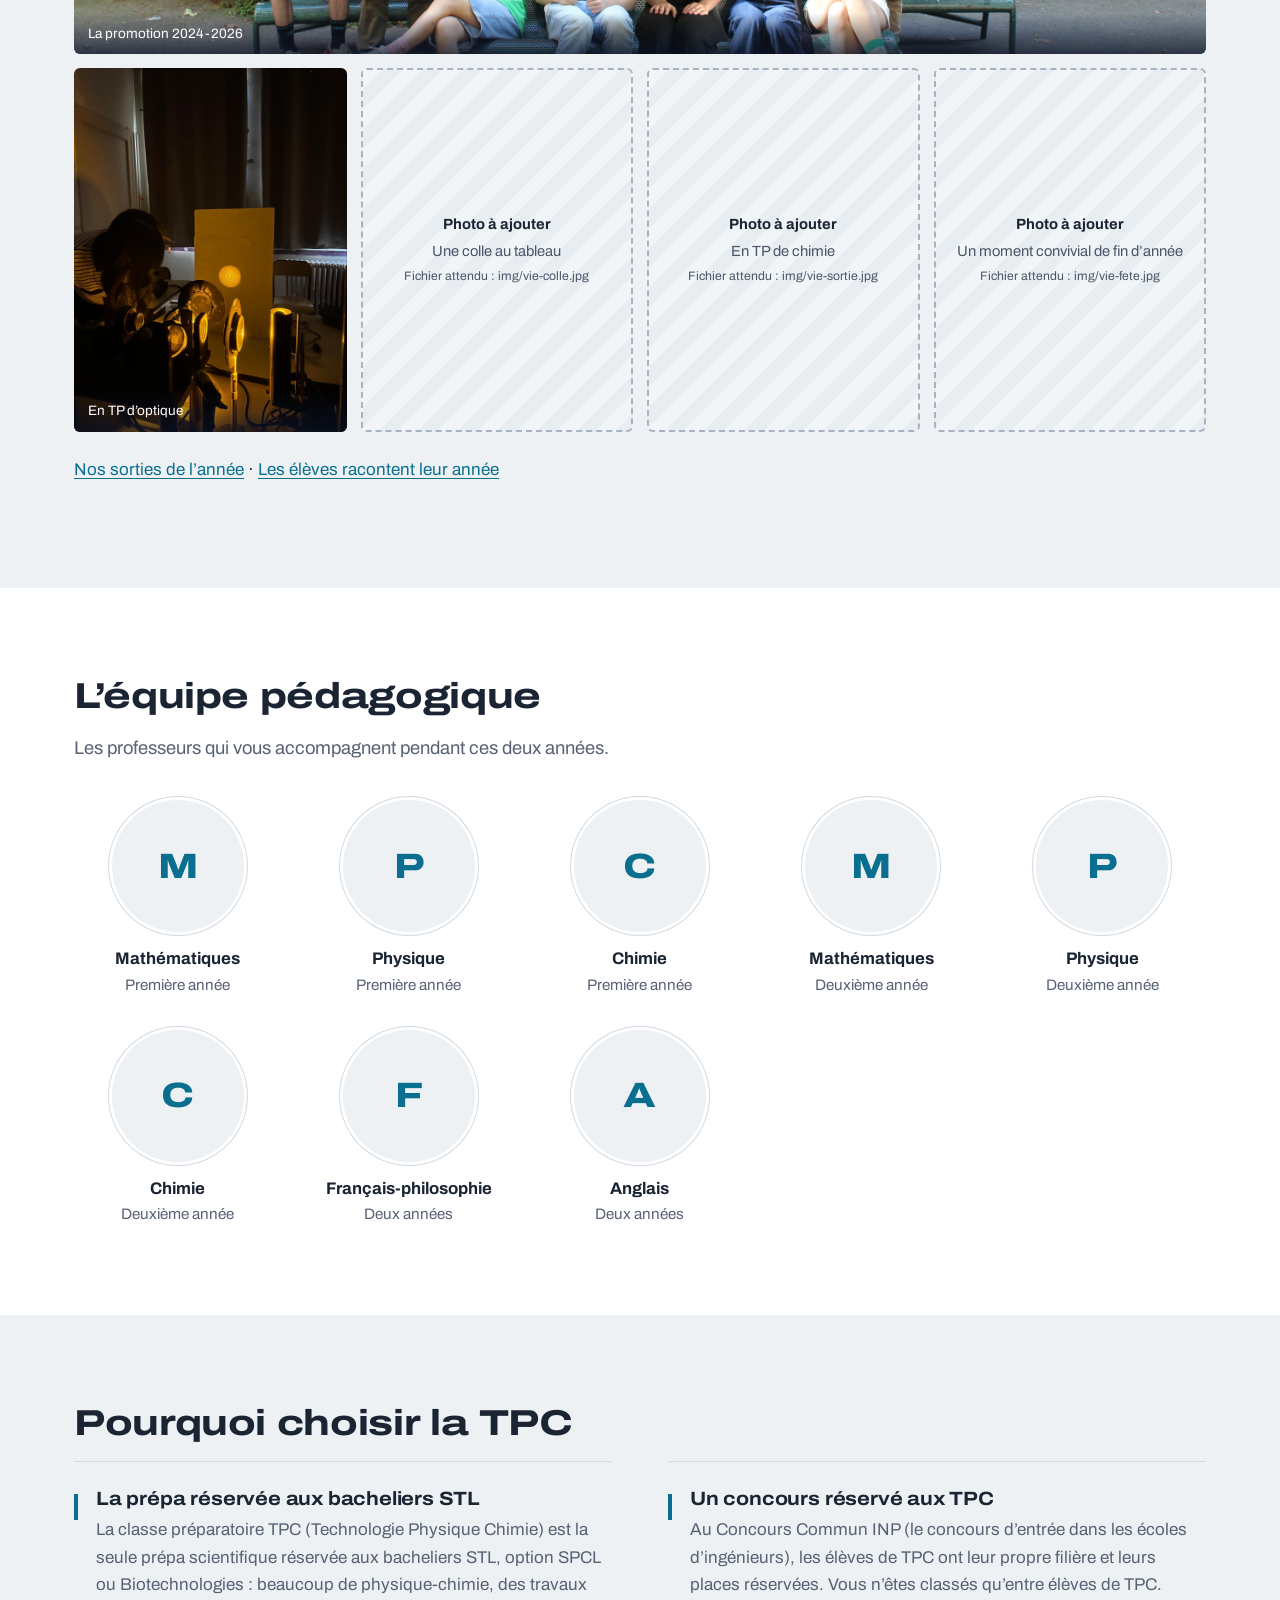
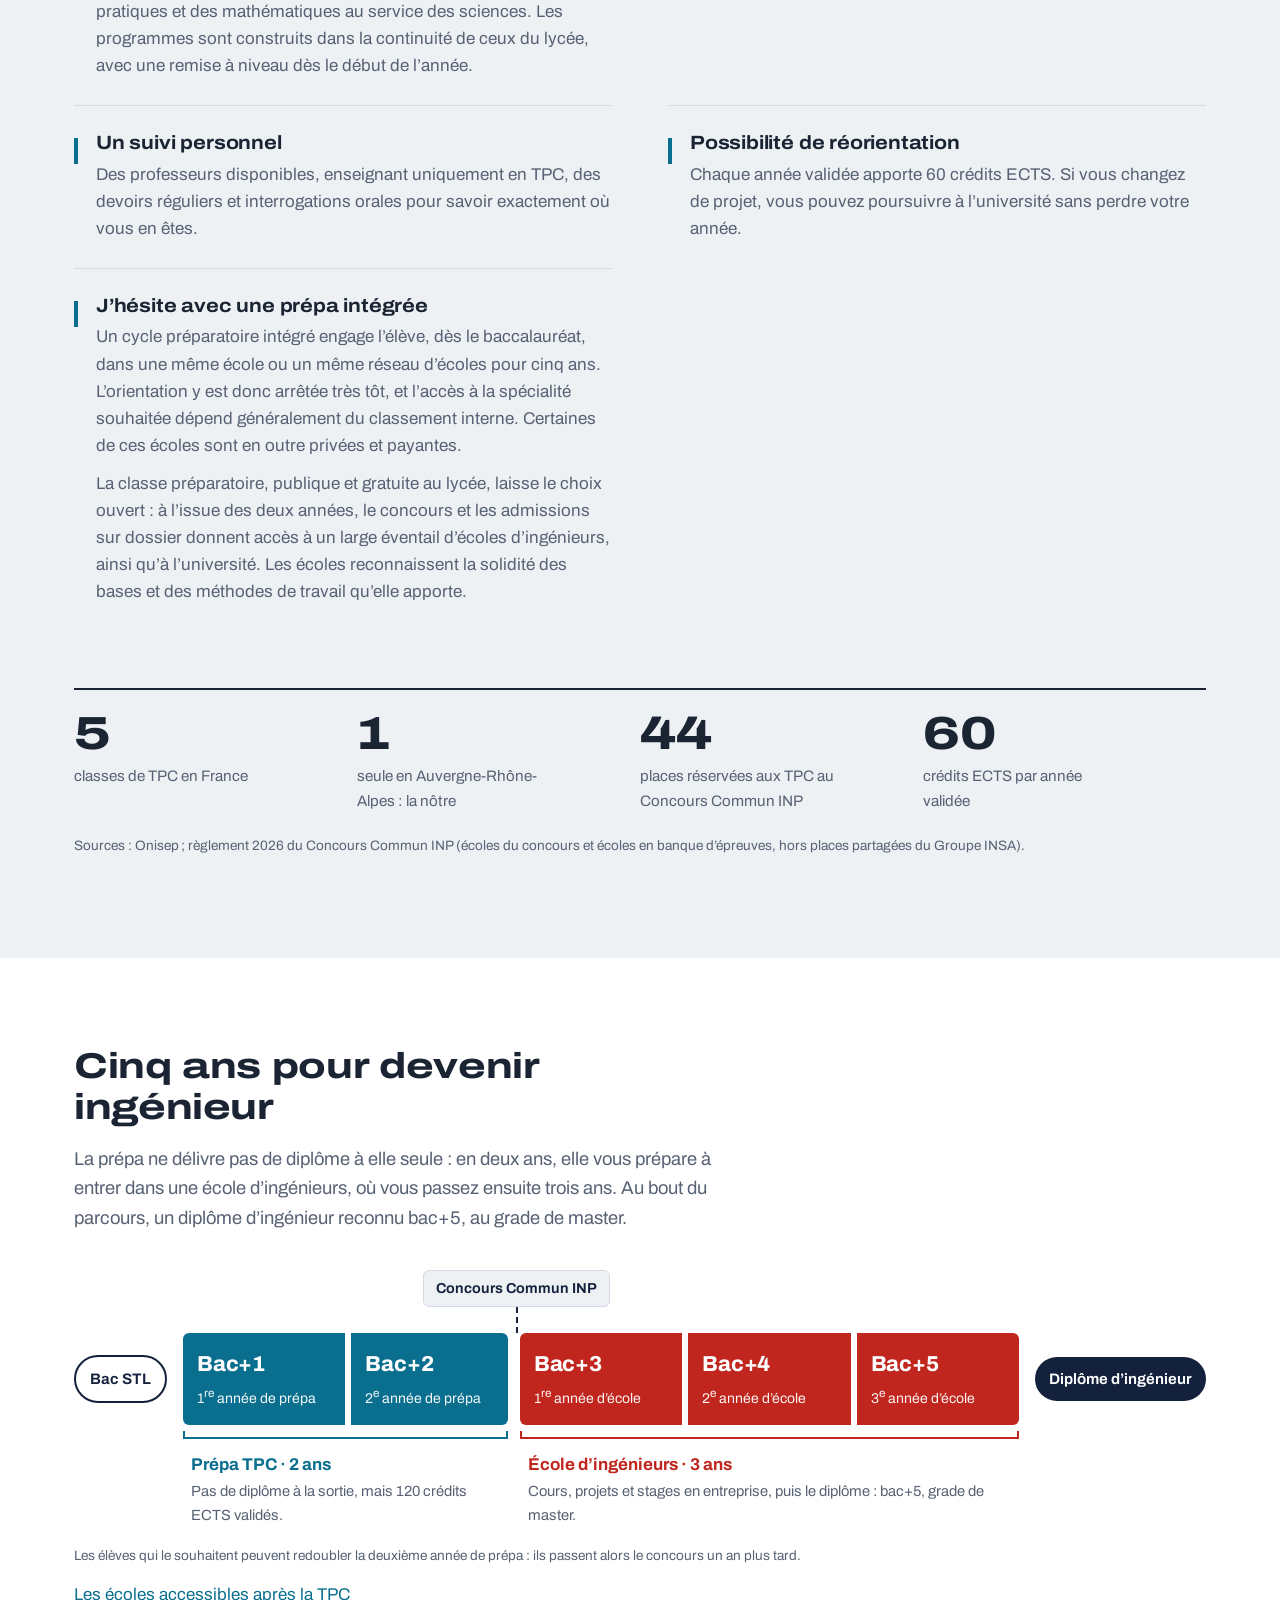
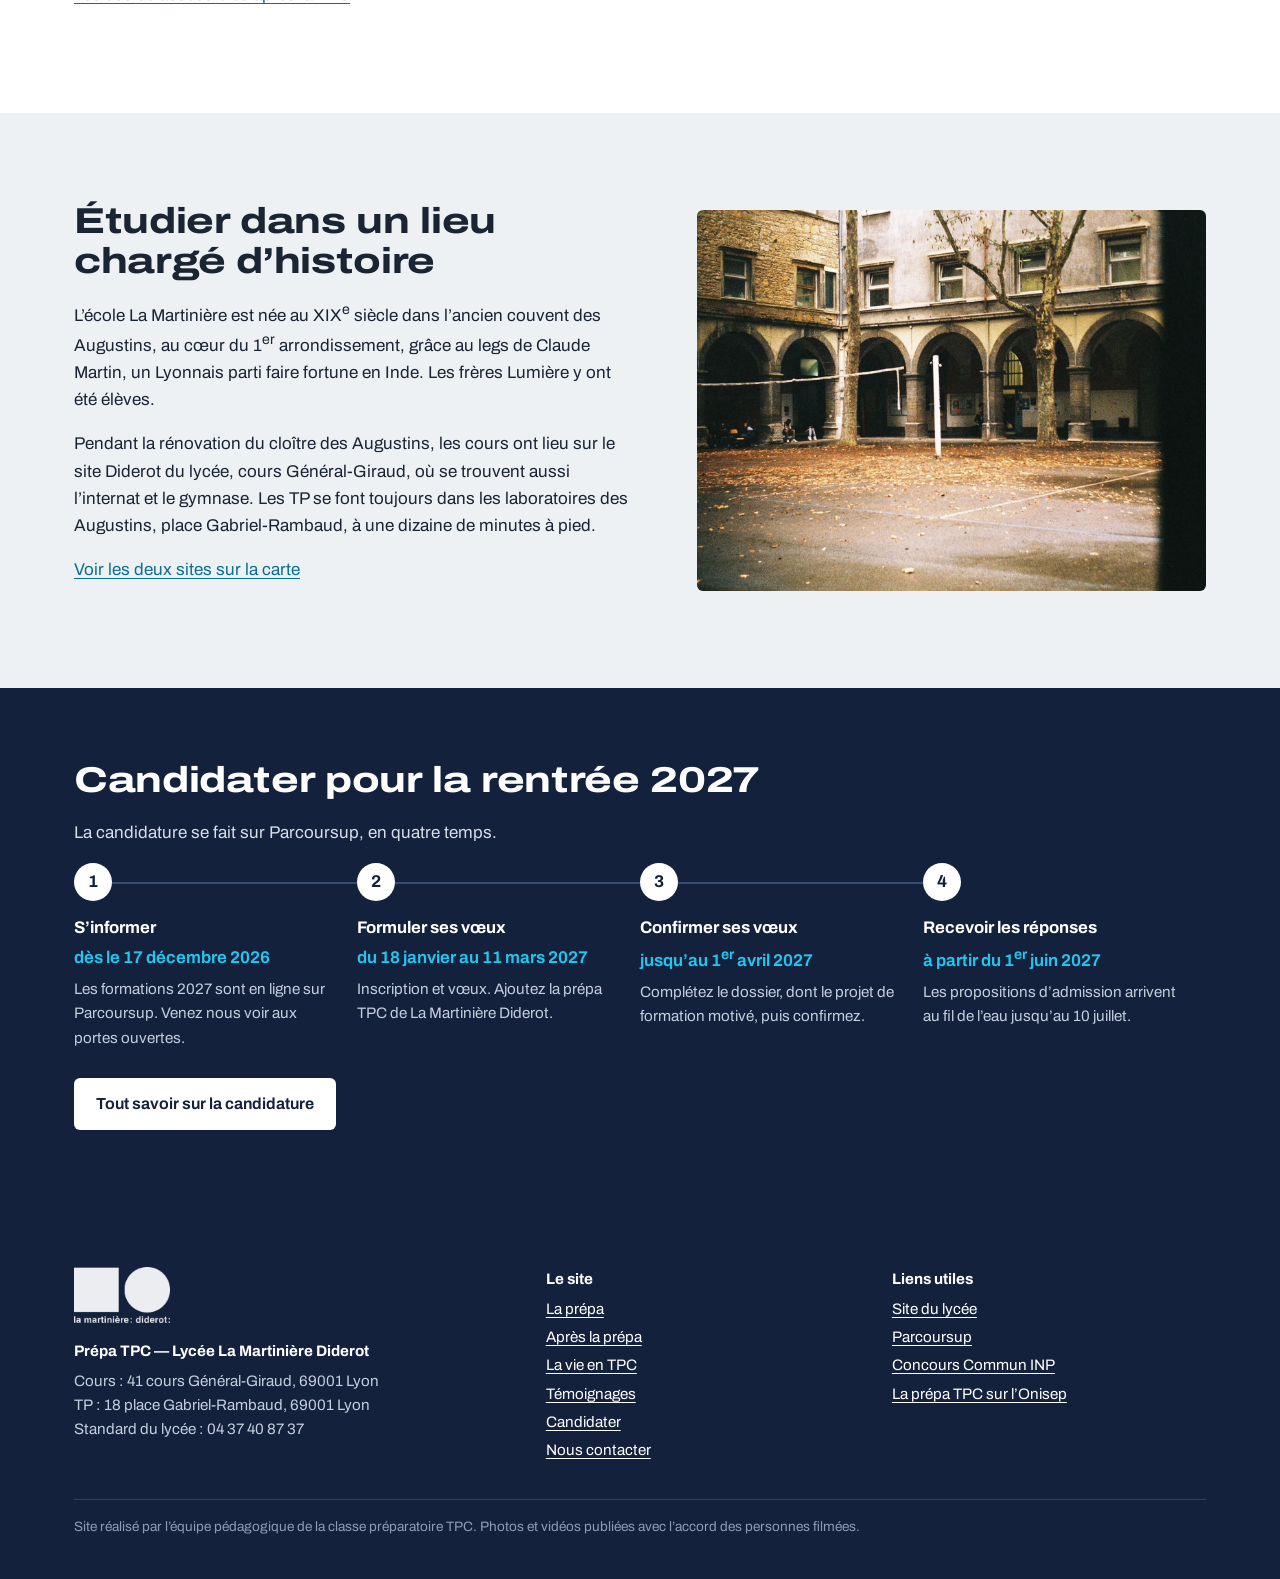
==== commit ffc01dbf: "Add files via upload" ====
--- a/index.html
+++ b/index.html
@@ -34,7 +34,7 @@
   <div class="wrap hero-grille">
     <div>
       <h1>Une prépa à taille humaine, réservée aux STL, au cœur de Lyon.</h1>
-      <p class="chapo">Une petite classe de bacheliers STL (moins de 30 élèves), des professeurs pour vous accompagner et deux années pour préparer votre entrée en école d’ingénieur. Bienvenue en TPC au lycée La Martinière Diderot.</p>
+      <p class="chapo">Une petite classe de bacheliers STL (24 élèves au maximum), des professeurs pour vous accompagner et deux années pour préparer votre entrée en école d’ingénieur. Bienvenue en TPC au lycée La Martinière Diderot.</p>
       <div class="boutons">
         <a class="btn btn-plein" href="la-prepa.html">Découvrir la prépa</a>
         <a class="btn btn-creux" href="candidater.html">Candidater sur Parcoursup</a>
@@ -55,7 +55,7 @@
     <div class="vie">
       <figure class="photo" data-src="img/vie-tp.jpg" data-alt="En TP d’optique"><figcaption>En TP d’optique</figcaption></figure>
       <figure class="photo" data-src="img/vie-colle.jpg" data-alt="Une colle au tableau"><figcaption>Une colle au tableau</figcaption></figure>
-      <figure class="photo" data-src="img/vie-sortie.jpg" data-alt="EN TP de chimie"><figcaption>En TP de chimie</figcaption></figure>
+      <figure class="photo" data-src="img/vie-sortie.jpg" data-alt="En TP de chimie"><figcaption>En TP de chimie</figcaption></figure>
       <figure class="photo" data-src="img/vie-fete.jpg" data-alt="Un moment convivial de fin d’année"><figcaption>Fin d’année tous ensemble</figcaption></figure>
     </div>
     <p style="margin-top:24px"><a href="la-vie-en-tpc.html">Nos sorties de l’année</a> · <a href="temoignages.html">Les élèves racontent leur année</a></p>
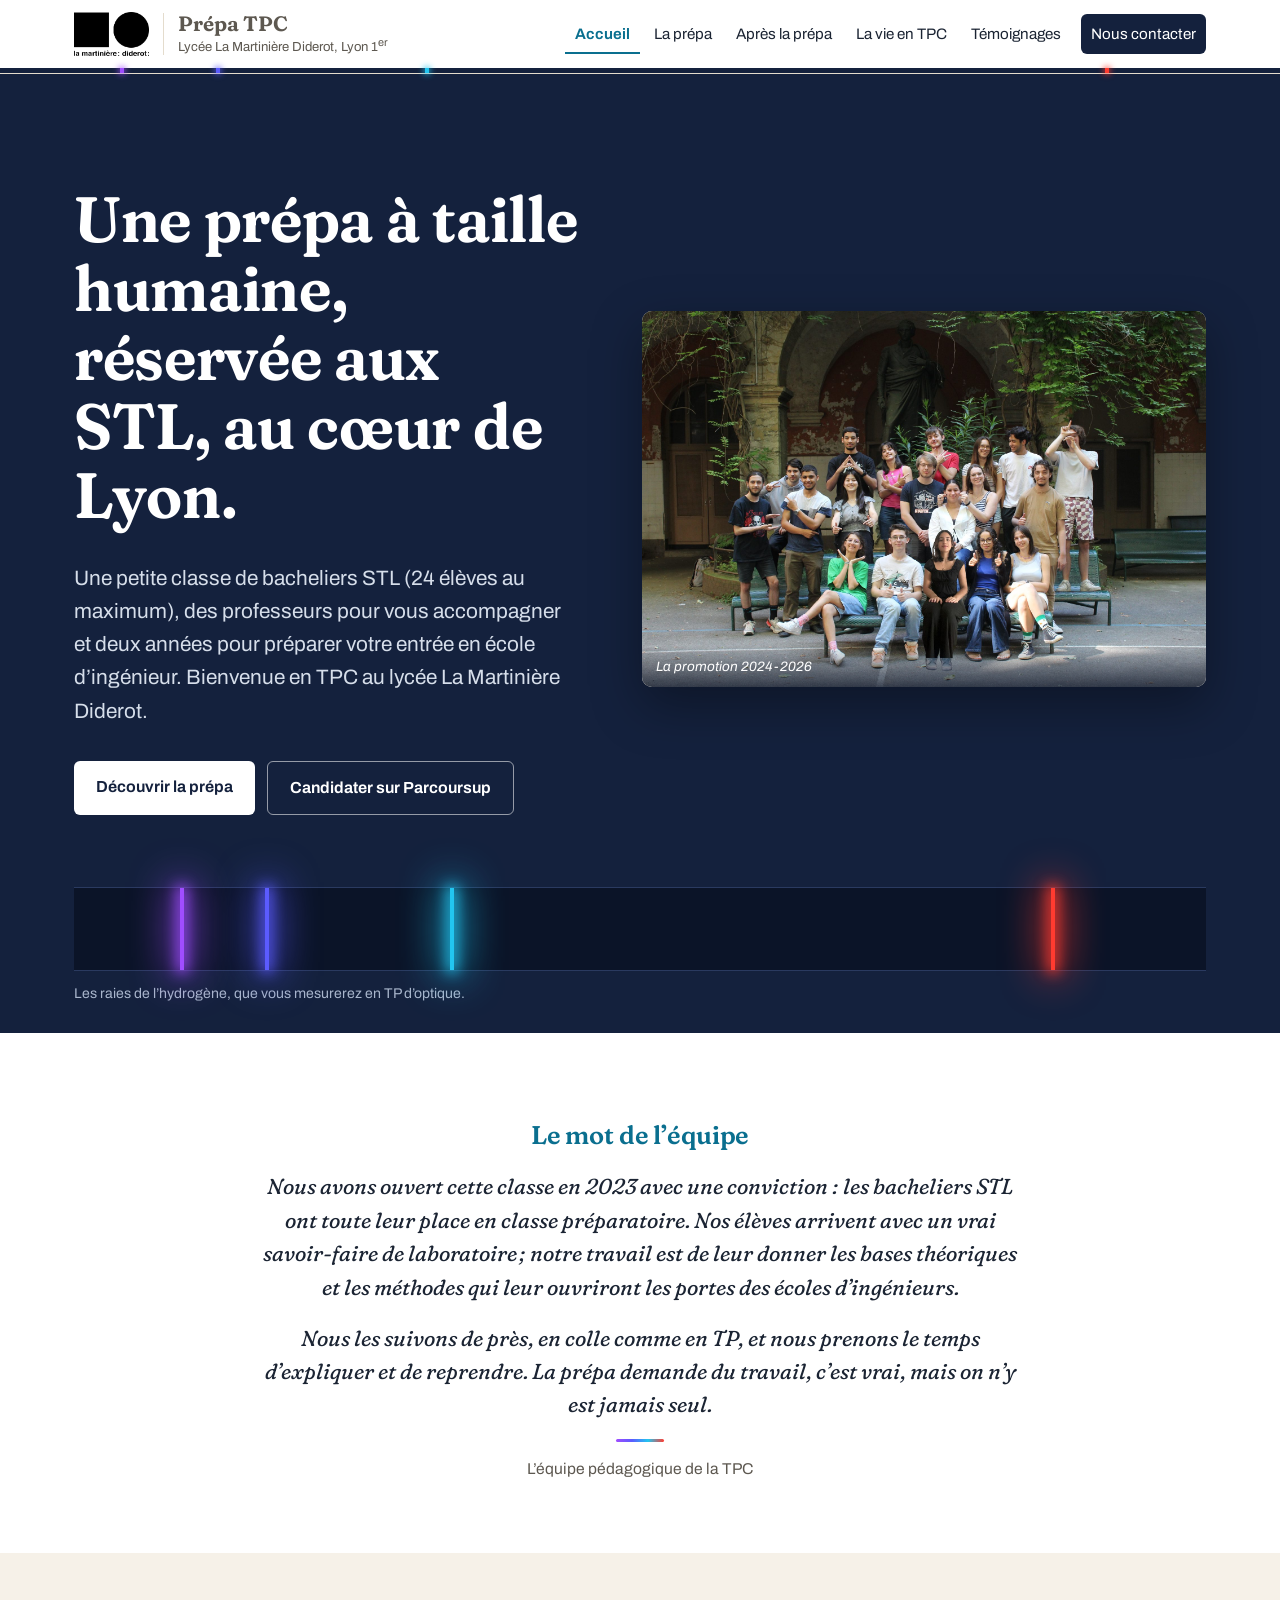
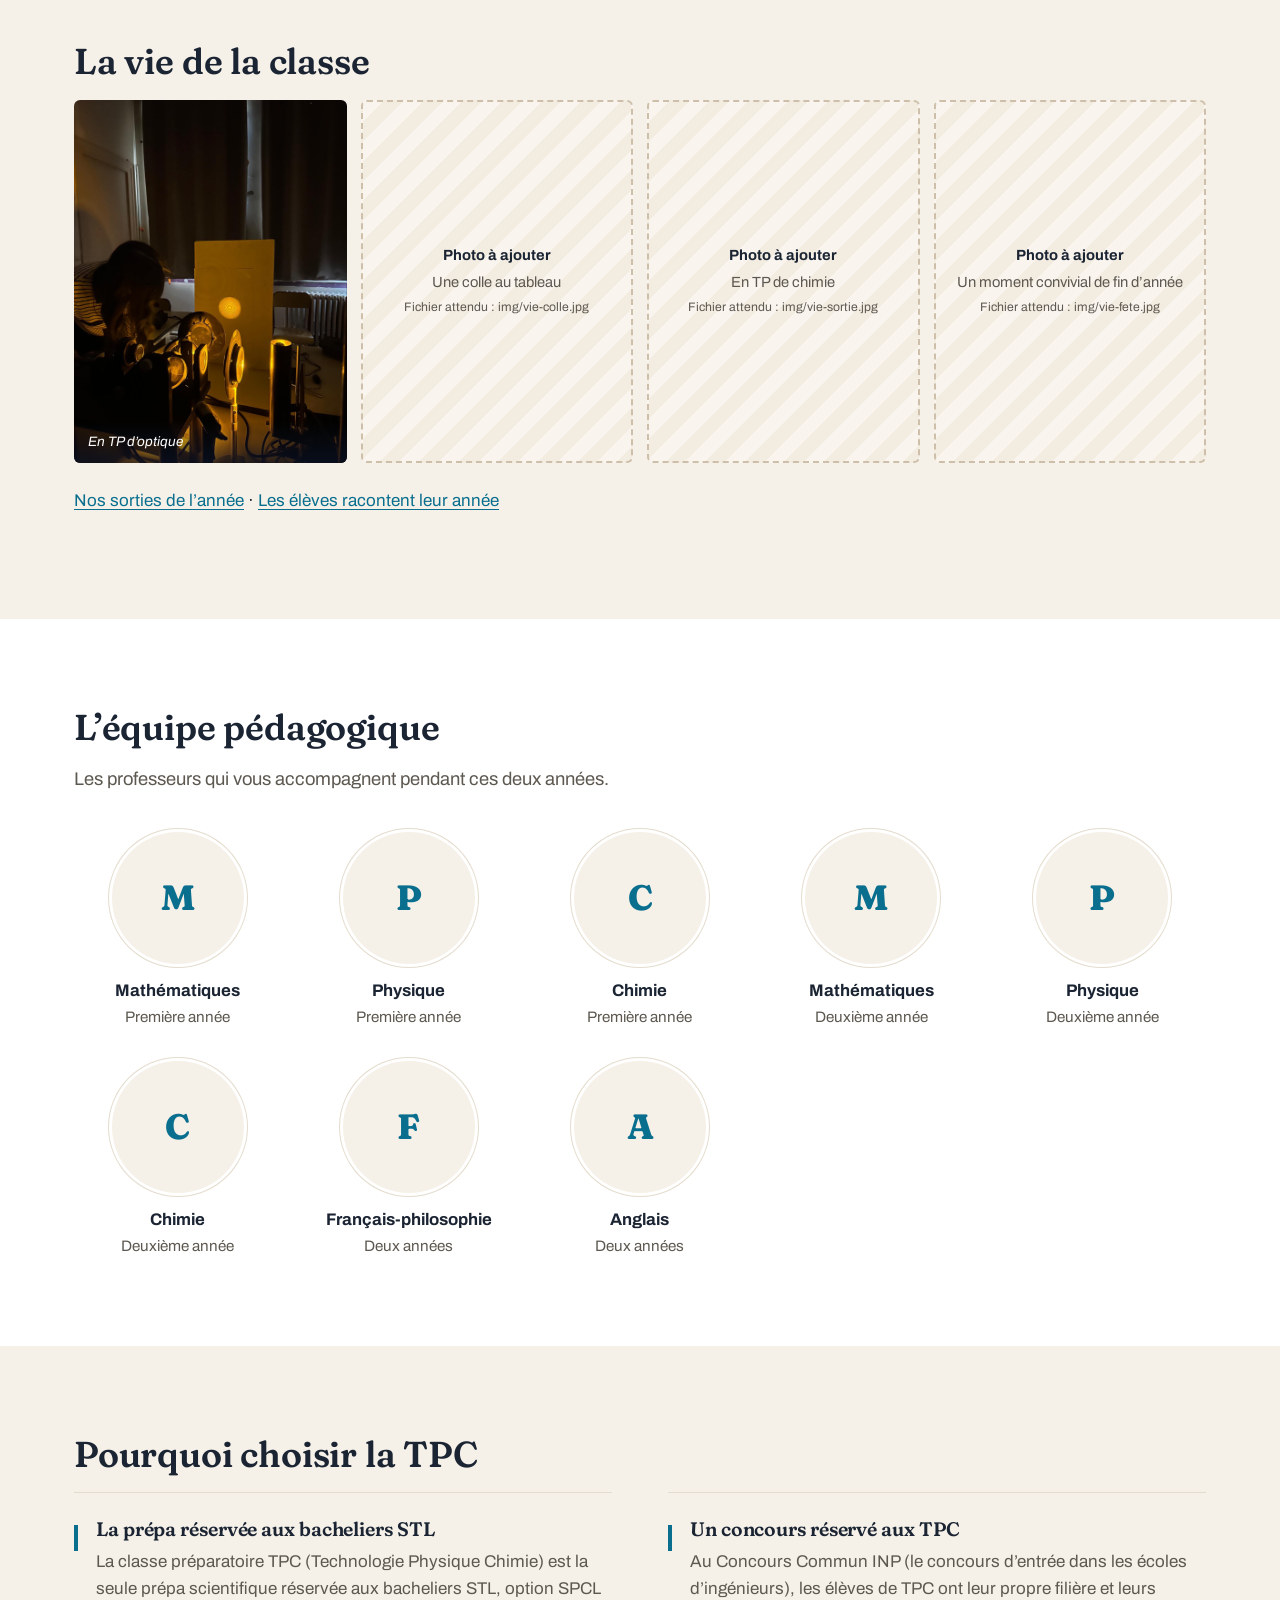
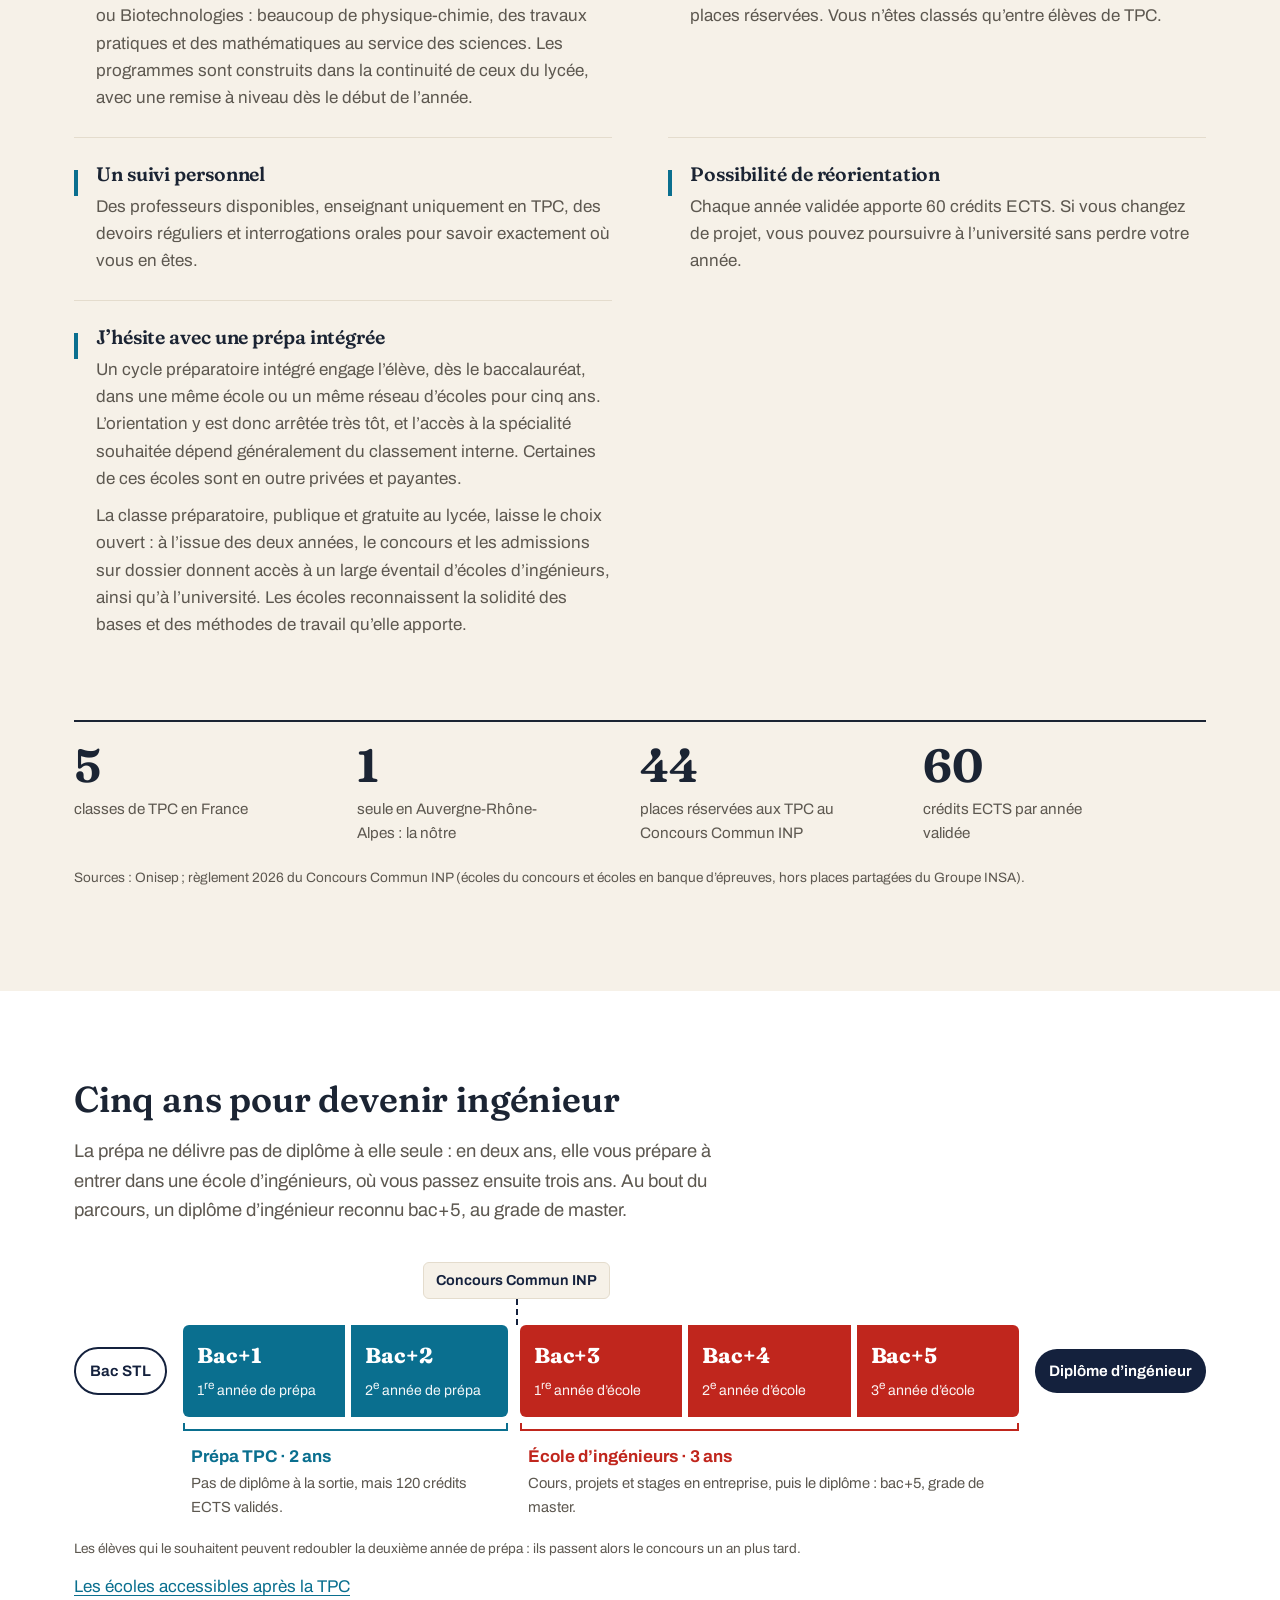
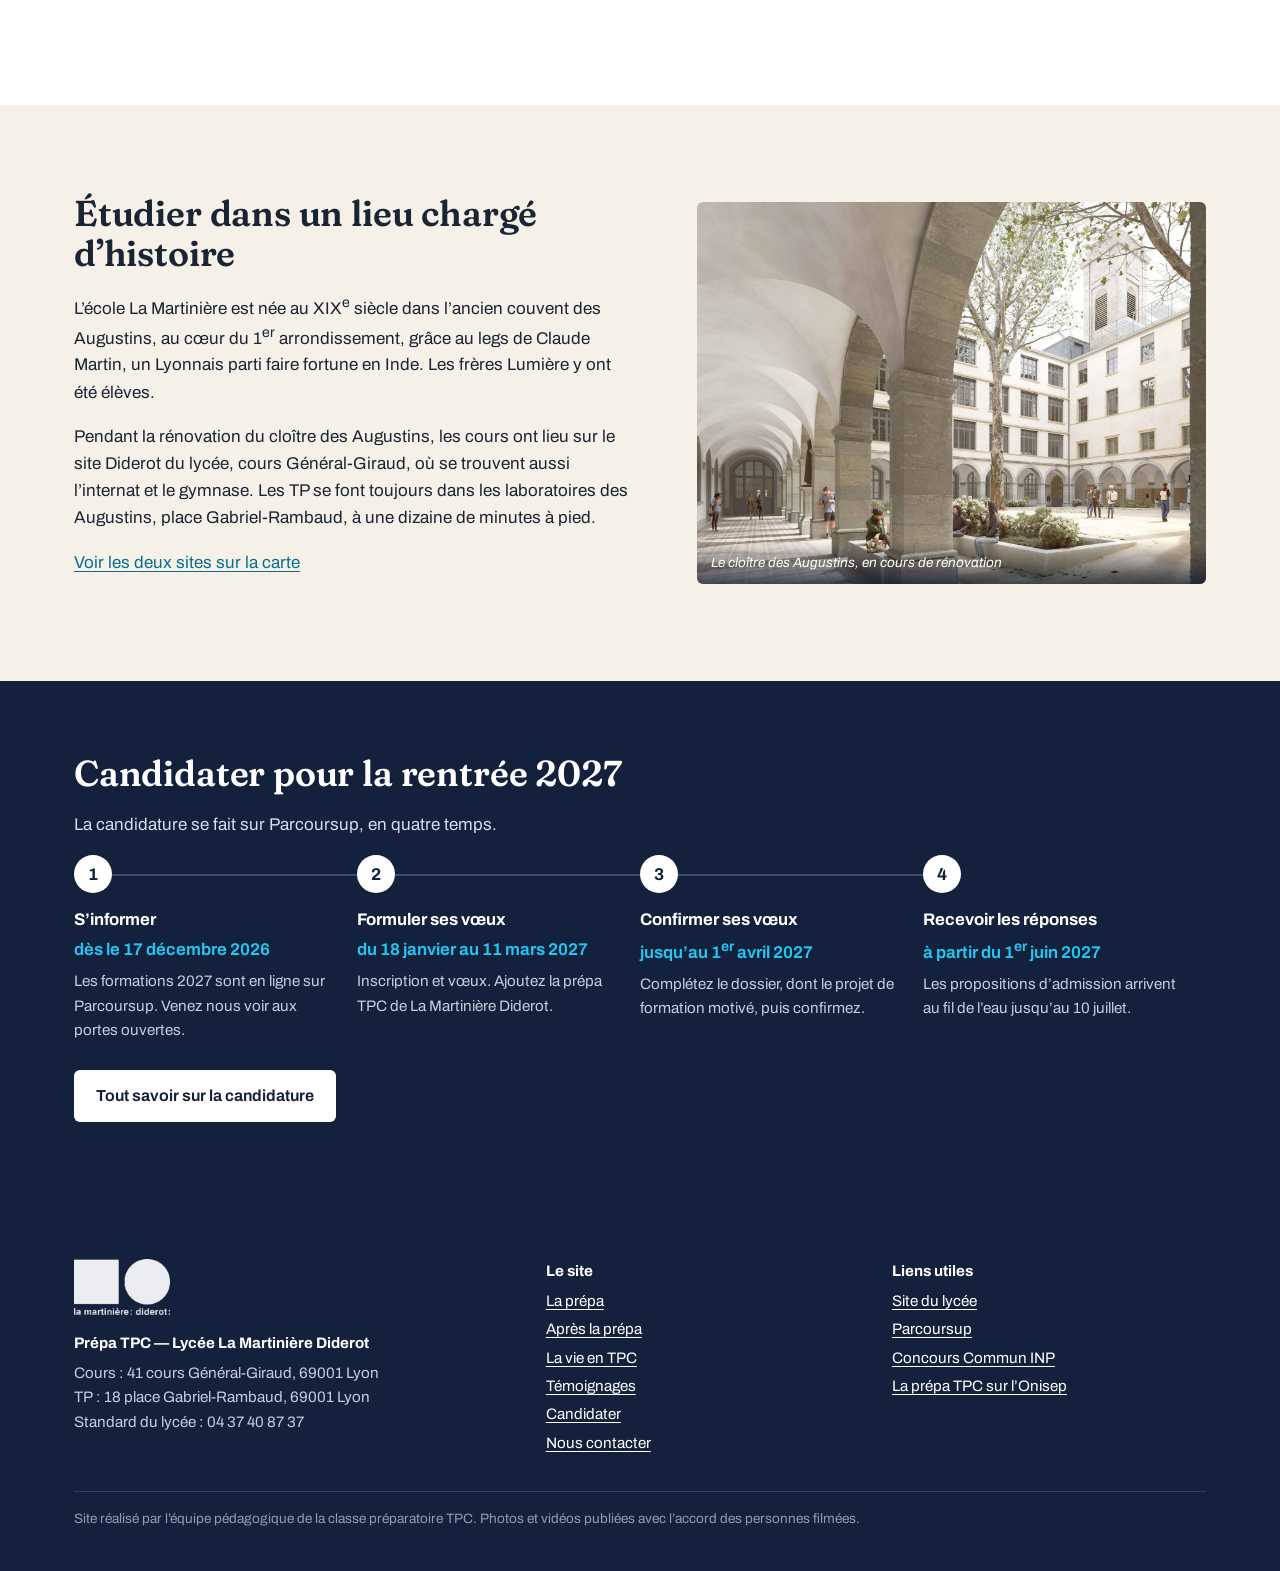
==== commit 57a7c161: "Add files via upload" ====
--- a/index.html
+++ b/index.html
@@ -8,7 +8,7 @@
 <link rel="icon" href="data:image/svg+xml,%3Csvg xmlns='http://www.w3.org/2000/svg' viewBox='0 0 32 32'%3E%3Crect width='32' height='32' rx='6' fill='%2314213D'/%3E%3Crect x='5' y='6' width='2.5' height='20' fill='%23A04DFF'/%3E%3Crect x='9' y='6' width='2.5' height='20' fill='%235B5BFF'/%3E%3Crect x='14' y='6' width='2.5' height='20' fill='%2322C6F0'/%3E%3Crect x='25' y='6' width='2.5' height='20' fill='%23FF3B30'/%3E%3C/svg%3E">
 <link rel="preconnect" href="https://fonts.googleapis.com">
 <link rel="preconnect" href="https://fonts.gstatic.com" crossorigin>
-<link href="https://fonts.googleapis.com/css2?family=Archivo:wdth,wght@62..125,100..900&display=swap" rel="stylesheet">
+<link href="https://fonts.googleapis.com/css2?family=Archivo:wdth,wght@62..125,100..900&family=Fraunces:ital,opsz,wght,SOFT@0,9..144,300..800,0..100;1,9..144,300..800,0..100&display=swap" rel="stylesheet">
 <link rel="stylesheet" href="style.css">
 </head>
 <body class="p-accueil">
@@ -40,7 +40,7 @@
         <a class="btn btn-creux" href="candidater.html">Candidater sur Parcoursup</a>
       </div>
     </div>
-    <figure class="photo groupe" data-src="img/accueil-augustins.jpg" data-alt="Le cloître du site des Augustins"><figcaption>Le cloître des Augustins, en cours de rénovation</figcaption></figure>
+    <figure class="photo groupe" data-src="img/groupe.jpg" data-alt="La promotion de TPC réunie"><figcaption>La promotion 2024-2026</figcaption></figure>
   </div>
   <figure class="spectre fin wrap" aria-label="Spectre de raies de l’hydrogène">
     <div class="bande"><i class="r-delta"></i><i class="r-gamma"></i><i class="r-beta"></i><i class="r-alpha"></i></div>
@@ -48,10 +48,22 @@
   </figure>
 </section>
 
+<section class="section mot">
+  <div class="wrap">
+    <figure class="mot-equipe">
+      <h2>Le mot de l’équipe</h2>
+      <blockquote>
+        <p>Nous avons ouvert cette classe en 2023 avec une conviction : les bacheliers STL ont toute leur place en classe préparatoire. Nos élèves arrivent avec un vrai savoir-faire de laboratoire ; notre travail est de leur donner les bases théoriques et les méthodes qui leur ouvriront les portes des écoles d’ingénieurs.</p>
+        <p>Nous les suivons de près, en colle comme en TP, et nous prenons le temps d’expliquer et de reprendre. La prépa demande du travail, c’est vrai, mais on n’y est jamais seul.</p>
+      </blockquote>
+      <figcaption>L’équipe pédagogique de la TPC</figcaption>
+    </figure>
+  </div>
+</section>
+
 <section class="section teinte">
   <div class="wrap">
     <h2>La vie de la classe</h2>
-    <figure class="photo large promo" data-src="img/groupe.jpg" data-alt="La promo de TPC réunie"><figcaption>La promotion 2024-2026</figcaption></figure>
     <div class="vie">
       <figure class="photo" data-src="img/vie-tp.jpg" data-alt="En TP d’optique"><figcaption>En TP d’optique</figcaption></figure>
       <figure class="photo" data-src="img/vie-colle.jpg" data-alt="Une colle au tableau"><figcaption>Une colle au tableau</figcaption></figure>
@@ -119,7 +131,7 @@
       <p>Pendant la rénovation du cloître des Augustins, les cours ont lieu sur le site Diderot du lycée, cours Général-Giraud, où se trouvent aussi l’internat et le gymnase. Les TP se font toujours dans les laboratoires des Augustins, place Gabriel-Rambaud, à une dizaine de minutes à pied.</p>
       <p><a href="la-vie-en-tpc.html#sites">Voir les deux sites sur la carte</a></p>
     </div>
-    <figure class="photo" data-src="img/augustins-facade.jpg" data-alt="La façade du site des Augustins"></figure>
+    <figure class="photo" data-src="img/accueil-augustins.jpg" data-alt="Le cloître du site des Augustins"><figcaption>Le cloître des Augustins, en cours de rénovation</figcaption></figure>
   </div>
 </section>
 
--- a/style.css
+++ b/style.css
@@ -477,3 +477,43 @@
   .pc-concours::before { content: '↓'; display: block; color: var(--nuit); font-weight: 700; margin-bottom: 2px; }
 }
 
+
+/* =========================================================
+   Version « chaleureuse » (novembre 2026)
+   Pour revenir à l'ancienne apparence : supprimer tout ce bloc.
+   ========================================================= */
+:root {
+  --fond-2: #F6F1E8;       /* bandeaux clairs : papier chaud au lieu du gris bleuté */
+  --trait: #E4DCCD;
+  --gris: #5D5850;         /* texte secondaire, gris chaud */
+  --titre: 'Fraunces', Georgia, 'Times New Roman', serif;
+}
+h1, h2, h3, .marque b, .reperes b, .lexique dt, .membre .visage, .pc-an b {
+  font-family: var(--titre); font-stretch: 100%; font-variation-settings: 'SOFT' 60, 'WONK' 0; letter-spacing: -0.005em;
+}
+h1 { font-weight: 640; line-height: 1.08; }
+h2 { font-weight: 600; }
+h3 { font-weight: 600; font-size: 1.22rem; }
+.marque b { font-weight: 650; }
+.reperes b { font-weight: 650; }
+.btn-plein:hover { background: #F3EDE2; }
+.photo.manque { border-color: #CDBFA9; background: repeating-linear-gradient(135deg, #F9F5EE 0 14px, #F2ECE1 14px 28px); }
+.photo.manque .etiquette { color: #5D5850; }
+.video .ecran.manque { border-color: #CDBFA9; background: repeating-linear-gradient(135deg, #F9F5EE 0 14px, #F2ECE1 14px 28px); color: #5D5850; }
+.photo figcaption { font-style: italic; }
+
+/* Accueil : la photo de groupe dans l'écran d'accueil (format paysage) */
+.p-accueil .hero-grille { grid-template-columns: minmax(0, 1fr) minmax(0, 1.12fr); }
+.p-accueil .photo.groupe { aspect-ratio: 3 / 2; max-width: none; justify-self: stretch; }
+@media (max-width: 860px) { .p-accueil .hero-grille { grid-template-columns: 1fr; } }
+
+/* Accueil : le mot de l'équipe */
+.section.mot { padding-bottom: clamp(40px, 6vw, 72px); }
+.mot-equipe { margin: 0 auto; max-width: 760px; text-align: center; }
+.mot-equipe h2 { font-size: clamp(1.3rem, 2.2vw, 1.6rem); color: var(--accent); margin-bottom: 0.8em; }
+.mot-equipe blockquote { margin: 0; font-family: var(--titre); font-variation-settings: 'SOFT' 100, 'WONK' 0; font-style: italic; font-weight: 400;
+  font-size: clamp(1.15rem, 2vw, 1.35rem); line-height: 1.55; color: var(--encre); }
+.mot-equipe blockquote p { margin: 0 0 0.8em; }
+.mot-equipe figcaption { margin-top: 0.4em; color: var(--gris); font-size: 0.98rem; }
+.mot-equipe figcaption::before { content: ''; display: block; width: 48px; height: 3px; margin: 0 auto 14px; border-radius: 2px;
+  background: linear-gradient(90deg, var(--h-delta), var(--h-gamma), var(--h-beta), var(--h-alpha)); }
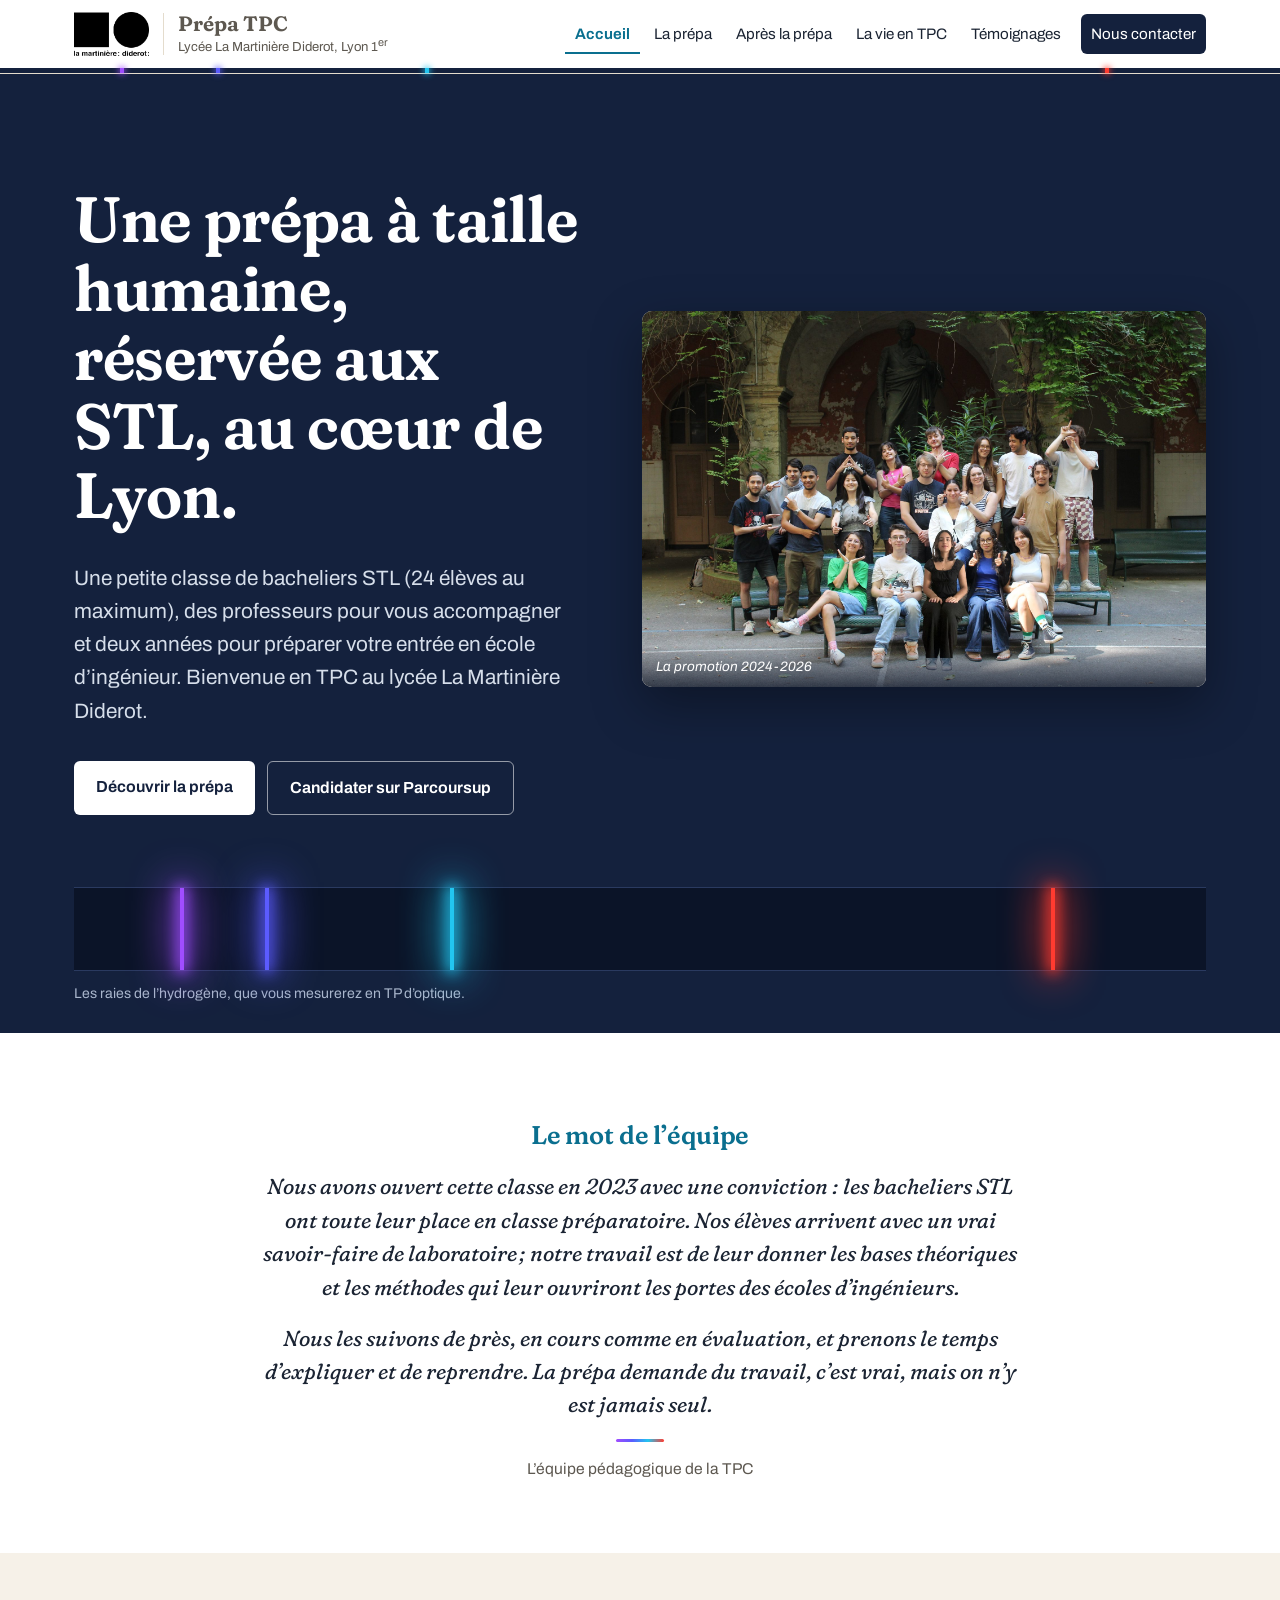
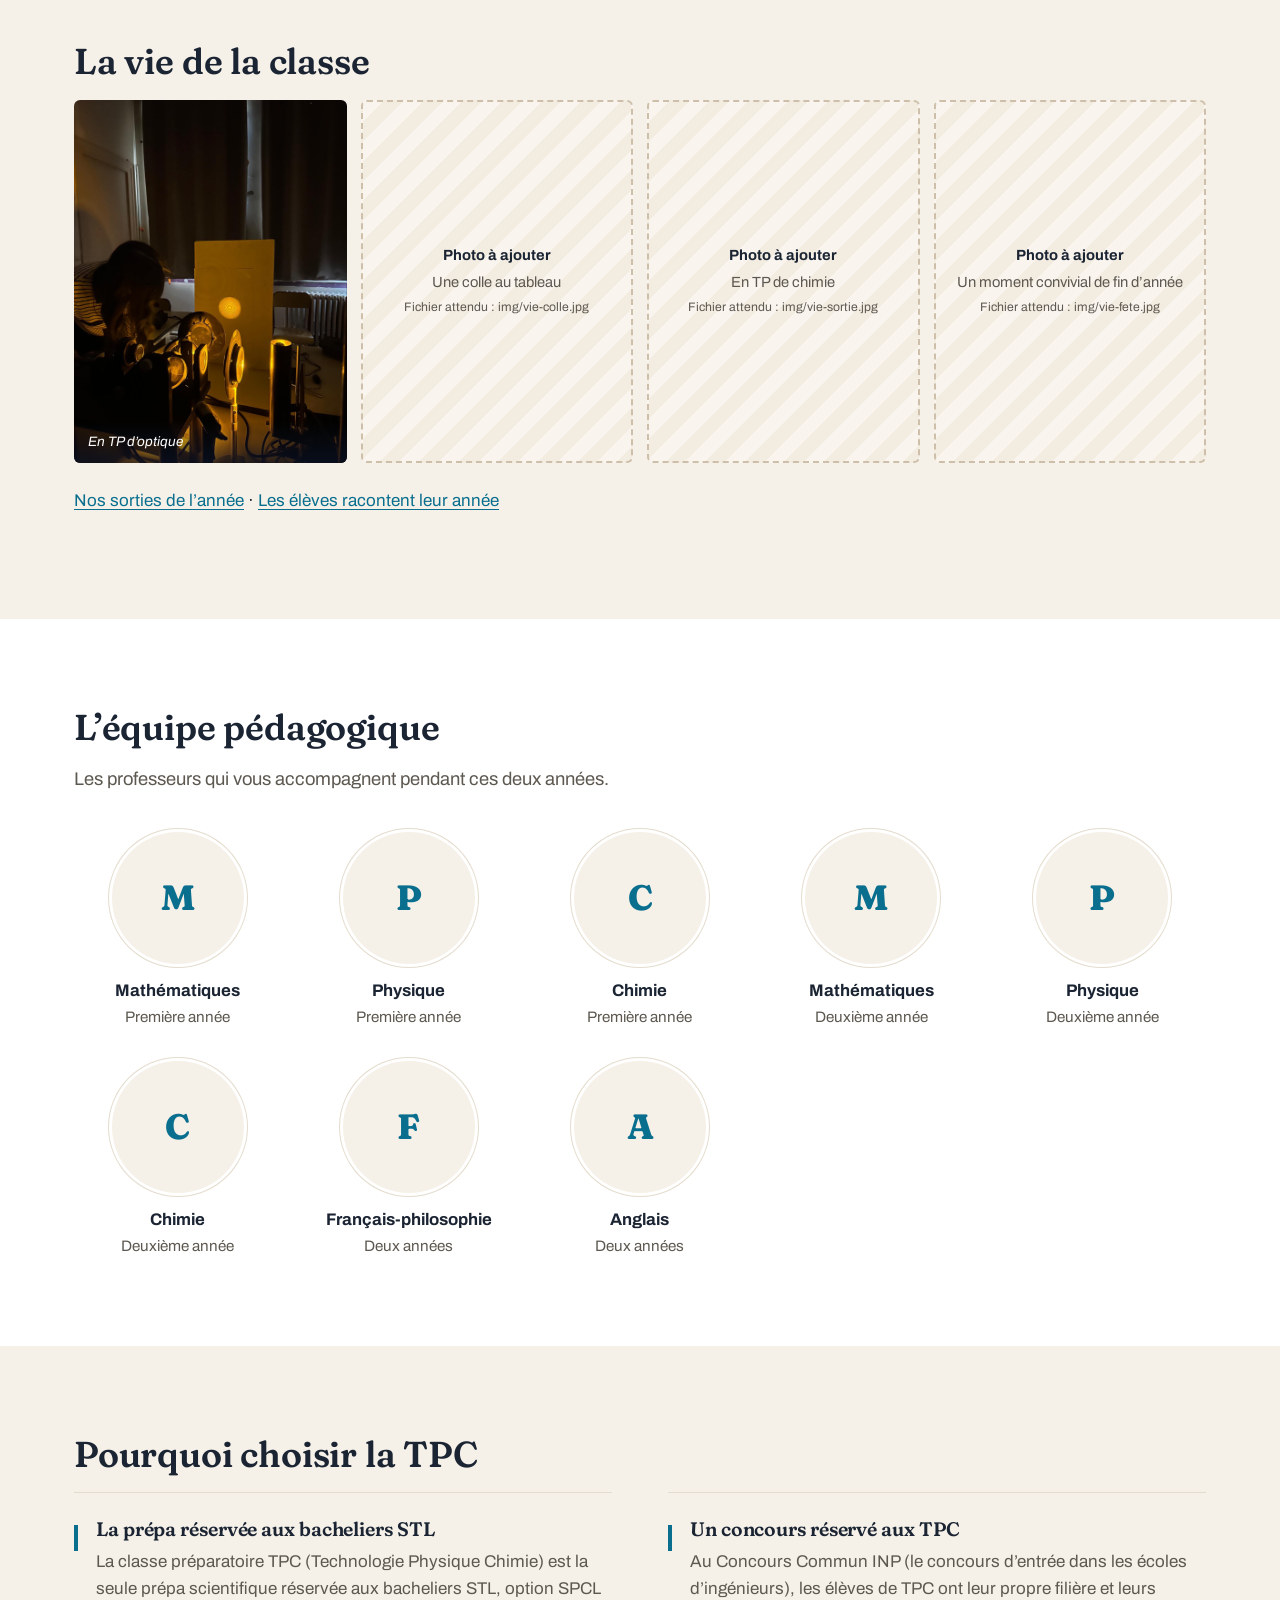
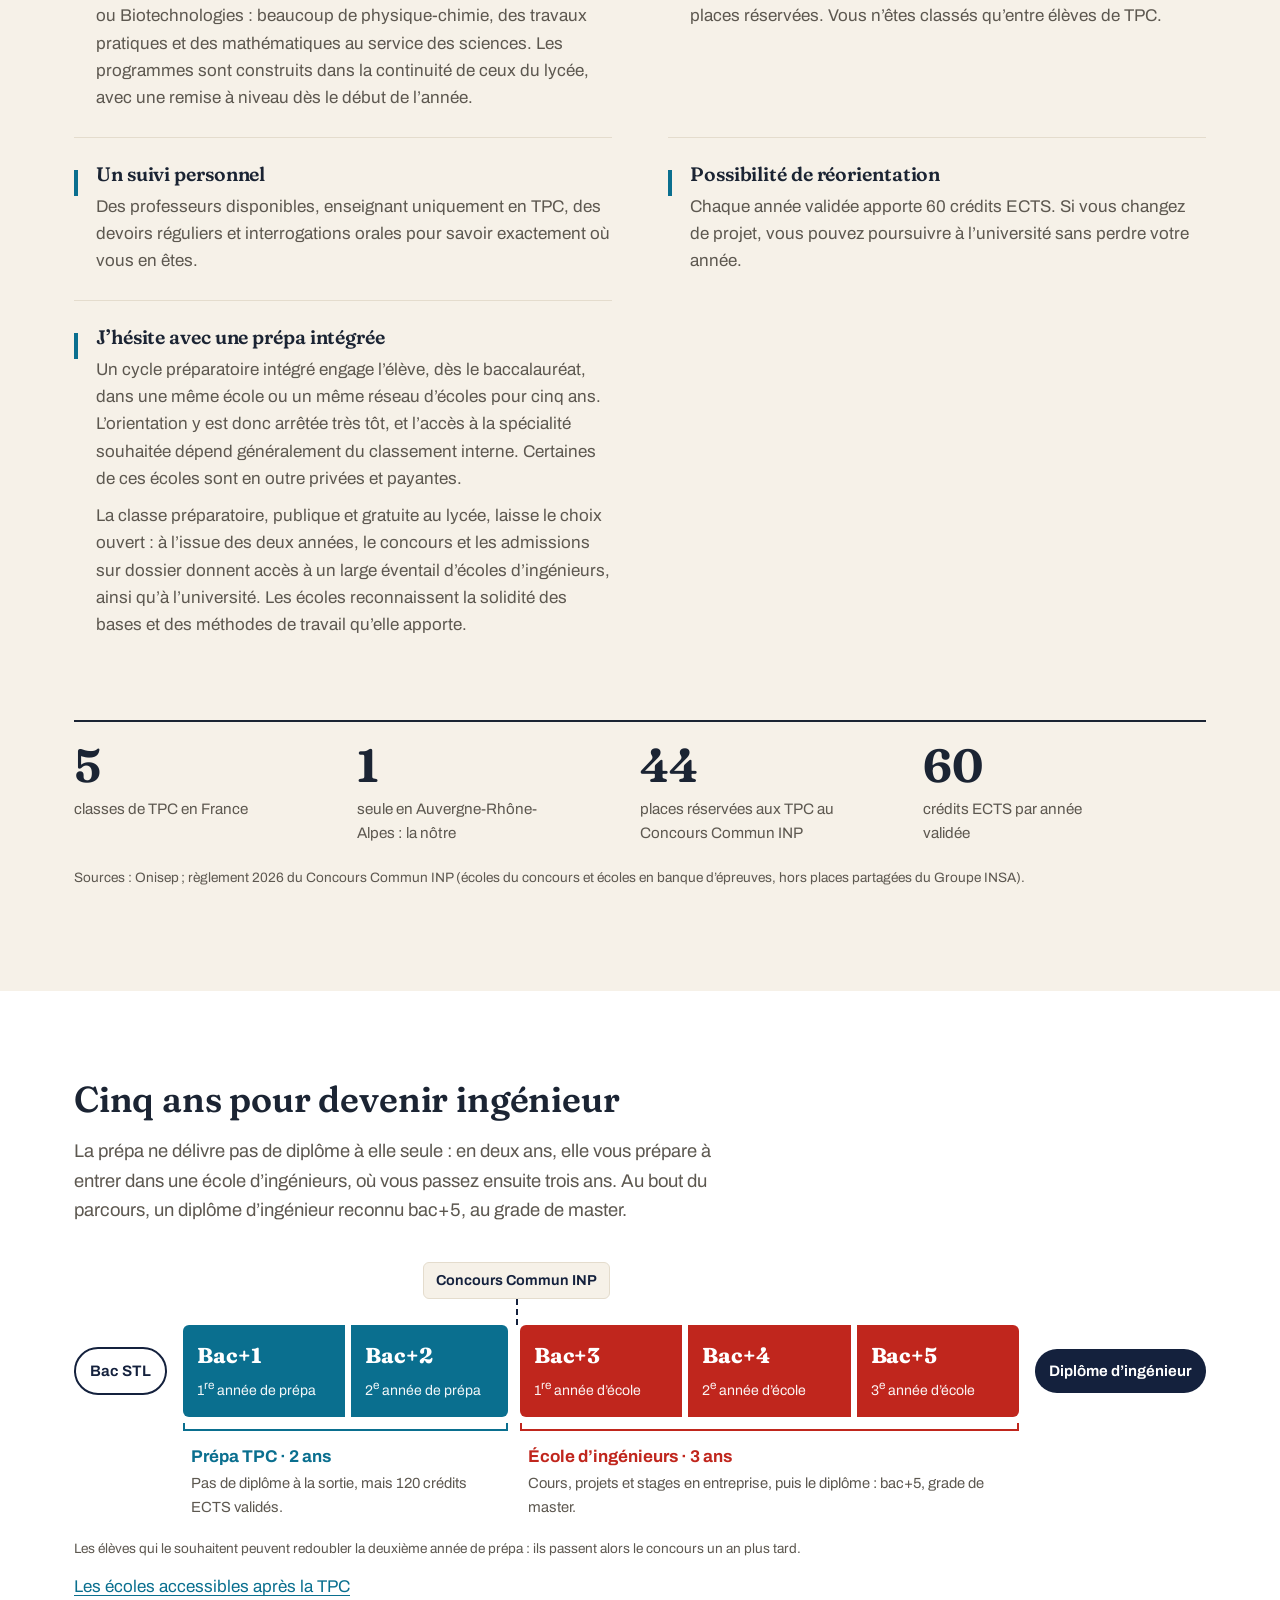
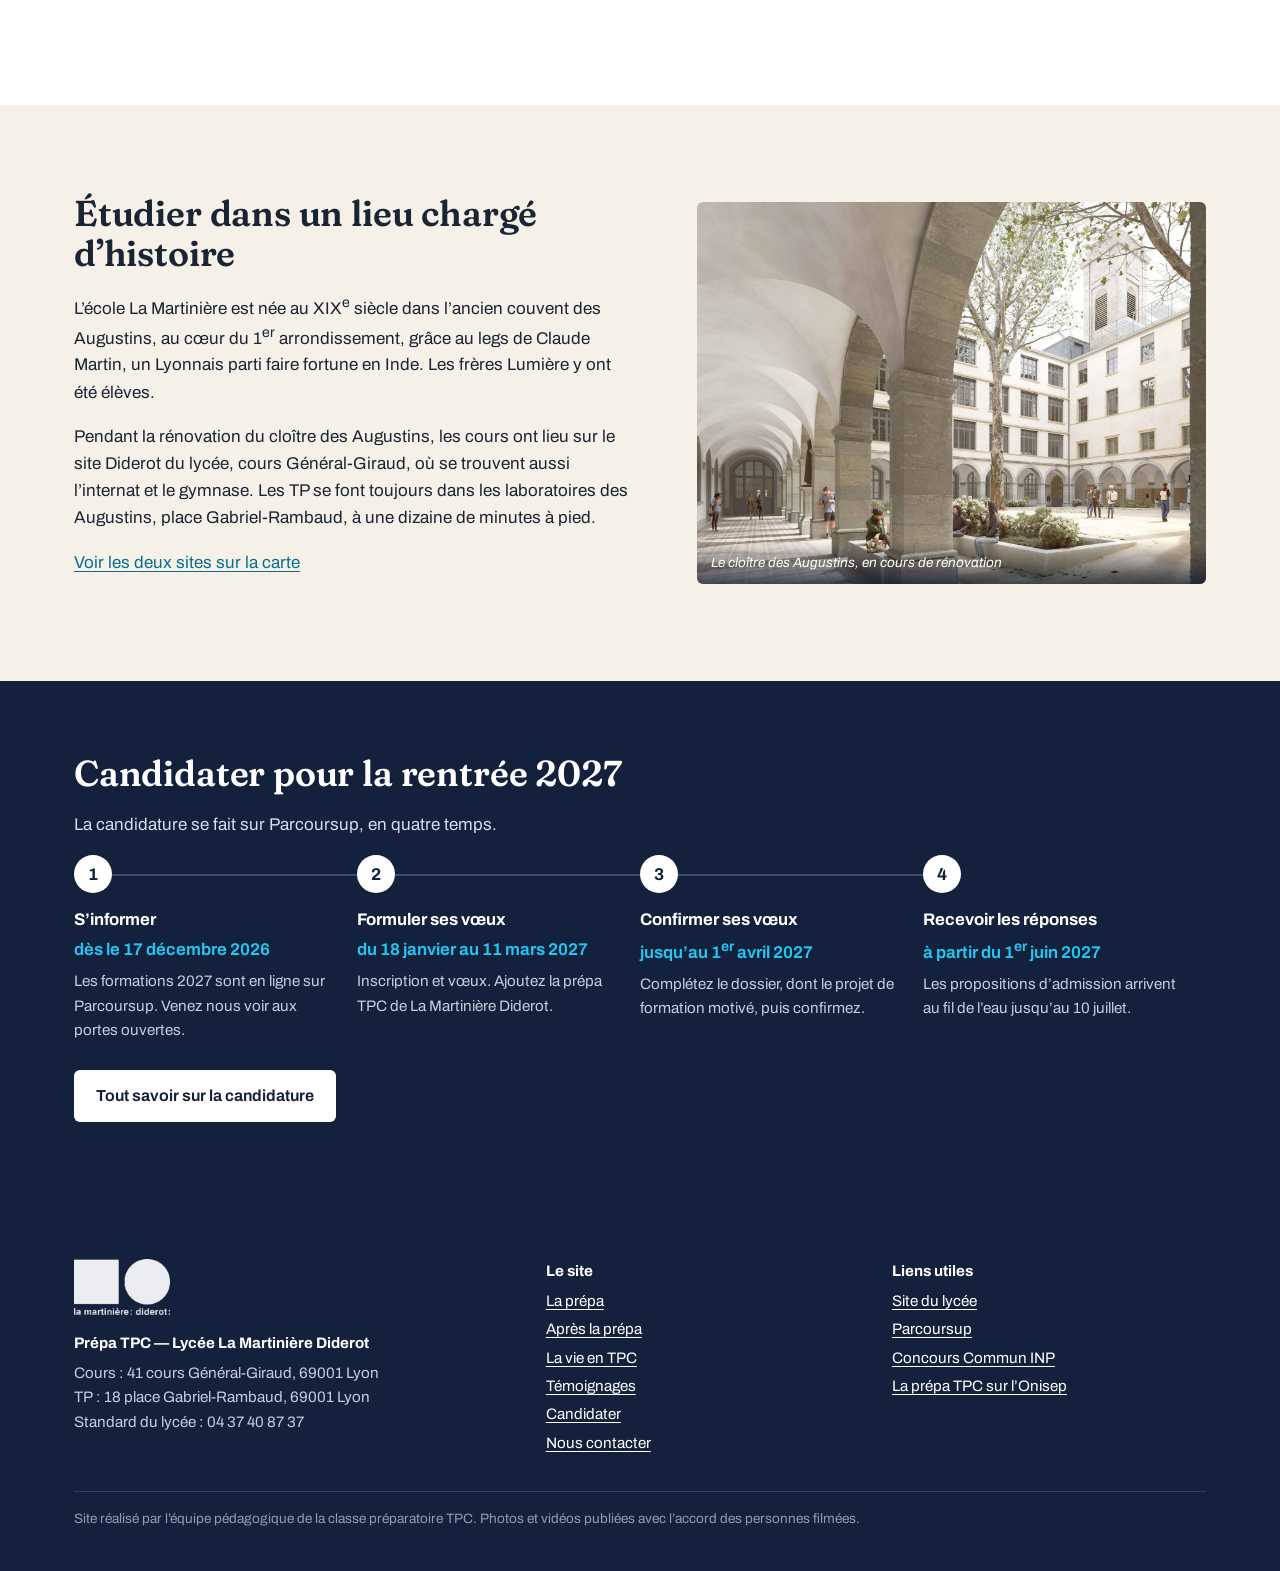
==== commit 3559295e: "Update text in index.html for clarity" ====
--- a/index.html
+++ b/index.html
@@ -54,7 +54,7 @@
       <h2>Le mot de l’équipe</h2>
       <blockquote>
         <p>Nous avons ouvert cette classe en 2023 avec une conviction : les bacheliers STL ont toute leur place en classe préparatoire. Nos élèves arrivent avec un vrai savoir-faire de laboratoire ; notre travail est de leur donner les bases théoriques et les méthodes qui leur ouvriront les portes des écoles d’ingénieurs.</p>
-        <p>Nous les suivons de près, en colle comme en TP, et nous prenons le temps d’expliquer et de reprendre. La prépa demande du travail, c’est vrai, mais on n’y est jamais seul.</p>
+        <p>Nous les suivons de près, en cours comme en évaluation, et prenons le temps d’expliquer et de reprendre. La prépa demande du travail, c’est vrai, mais on n’y est jamais seul.</p>
       </blockquote>
       <figcaption>L’équipe pédagogique de la TPC</figcaption>
     </figure>
